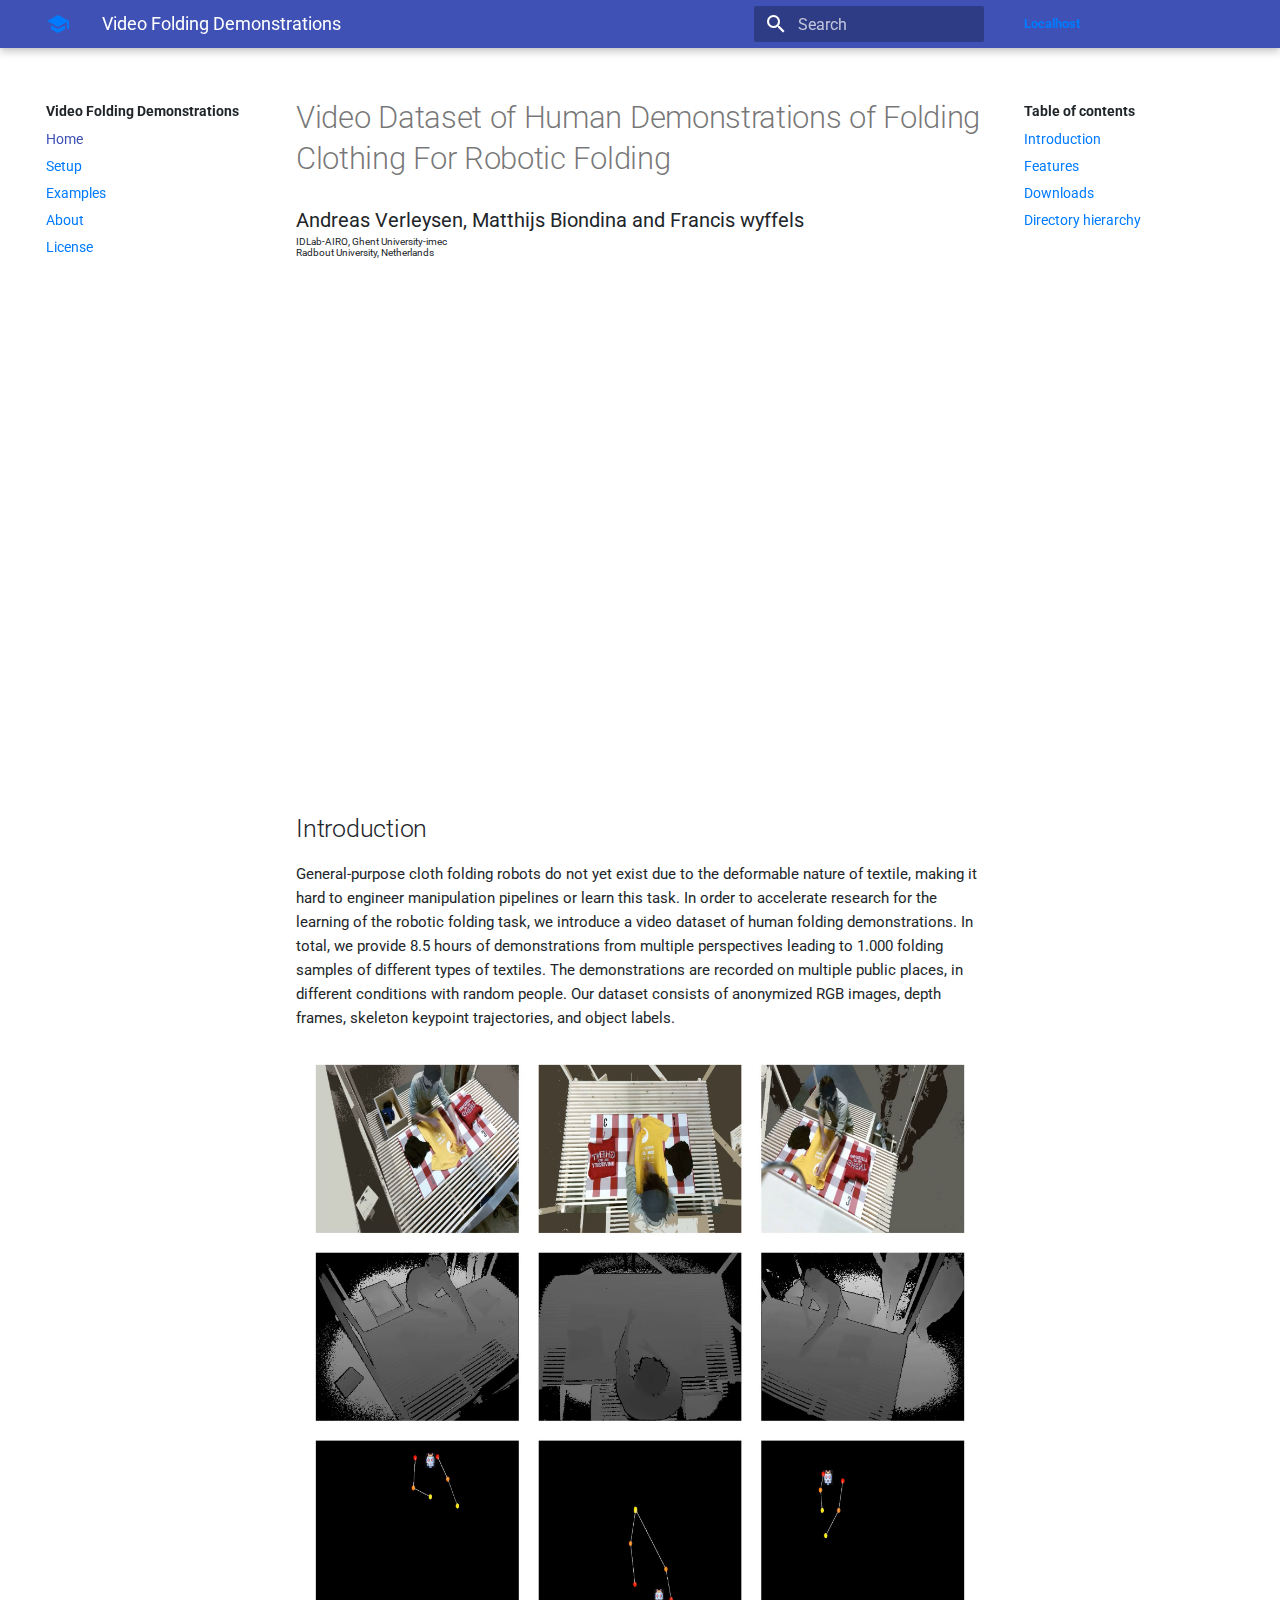
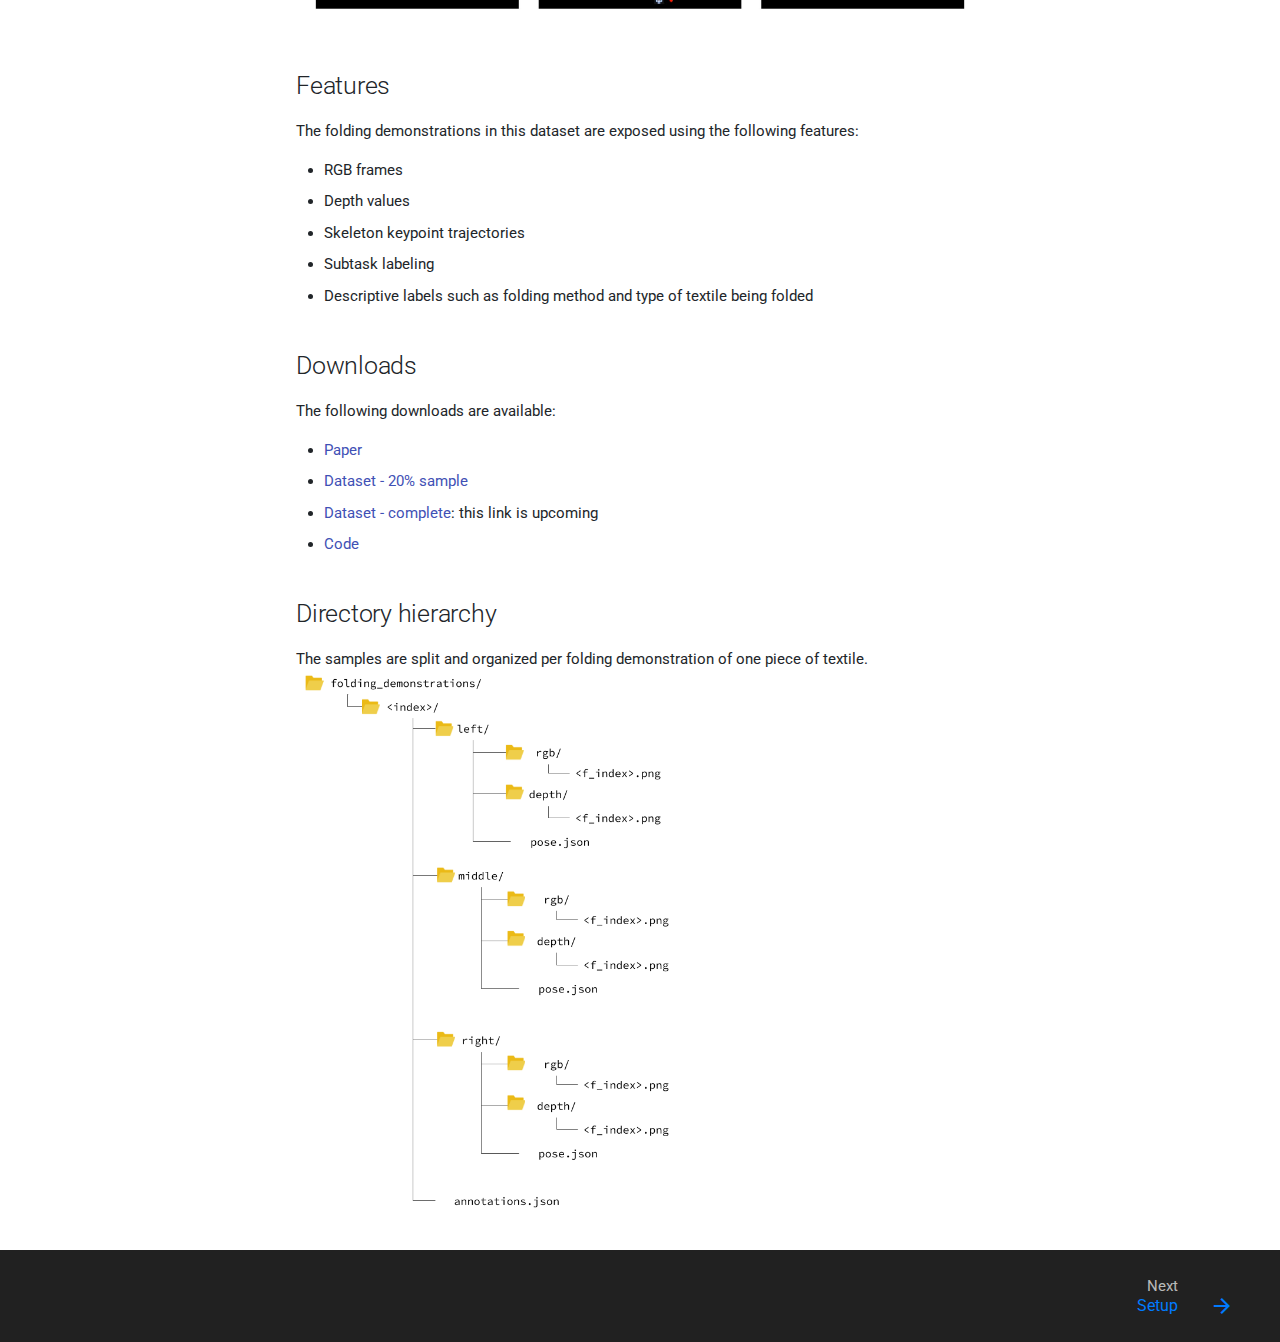
==== index.html @ 01b6b03e "Deployed c2532ff with MkDocs version: 1.0.4" ====
<!doctype html>
<html lang="en" class="no-js">
  <head>
    
      <meta charset="utf-8">
      <meta name="viewport" content="width=device-width,initial-scale=1">
      <meta http-equiv="x-ua-compatible" content="ie=edge">
      
      
      
      
        <meta name="lang:clipboard.copy" content="Copy to clipboard">
      
        <meta name="lang:clipboard.copied" content="Copied to clipboard">
      
        <meta name="lang:search.language" content="en">
      
        <meta name="lang:search.pipeline.stopwords" content="True">
      
        <meta name="lang:search.pipeline.trimmer" content="True">
      
        <meta name="lang:search.result.none" content="No matching documents">
      
        <meta name="lang:search.result.one" content="1 matching document">
      
        <meta name="lang:search.result.other" content="# matching documents">
      
        <meta name="lang:search.tokenizer" content="[\s\-]+">
      
      <link rel="shortcut icon" href="assets/images/favicon.png">
      <meta name="generator" content="mkdocs-1.0.4, mkdocs-material-4.4.2">
    
    
      
        <title>Video Folding Demonstrations</title>
      
    
    
      <link rel="stylesheet" href="assets/stylesheets/application.30686662.css">
      
        <link rel="stylesheet" href="assets/stylesheets/application-palette.a8b3c06d.css">
      
      
        
        
        <meta name="theme-color" content="">
      
    
    
      <script src="assets/javascripts/modernizr.74668098.js"></script>
    
    
      
        <link href="https://fonts.gstatic.com" rel="preconnect" crossorigin>
        <link rel="stylesheet" href="https://fonts.googleapis.com/css?family=Roboto:300,400,400i,700|Roboto+Mono&display=fallback">
        <style>body,input{font-family:"Roboto","Helvetica Neue",Helvetica,Arial,sans-serif}code,kbd,pre{font-family:"Roboto Mono","Courier New",Courier,monospace}</style>
      
    
    <link rel="stylesheet" href="assets/fonts/material-icons.css">
    
    
      <link rel="stylesheet" href="stylesheets/extra.css">
    
      <link rel="stylesheet" href="stylesheets/bootstrap.css">
    
    
      
    
    
  </head>
  
    
    
    <body dir="ltr" data-md-color-primary="#1e64c8" data-md-color-accent="#ffd200">
  
    <svg class="md-svg">
      <defs>
        
        
      </defs>
    </svg>
    <input class="md-toggle" data-md-toggle="drawer" type="checkbox" id="__drawer" autocomplete="off">
    <input class="md-toggle" data-md-toggle="search" type="checkbox" id="__search" autocomplete="off">
    <label class="md-overlay" data-md-component="overlay" for="__drawer"></label>
    
      <a href="#video-dataset-of-human-demonstrations-of-folding-clothing-for-robotic-folding" tabindex="1" class="md-skip">
        Skip to content
      </a>
    
    
      <header class="md-header" data-md-component="header">
  <nav class="md-header-nav md-grid">
    <div class="md-flex">
      <div class="md-flex__cell md-flex__cell--shrink">
        <a href="." title="Video Folding Demonstrations" class="md-header-nav__button md-logo">
          
            <i class="md-icon"></i>
          
        </a>
      </div>
      <div class="md-flex__cell md-flex__cell--shrink">
        <label class="md-icon md-icon--menu md-header-nav__button" for="__drawer"></label>
      </div>
      <div class="md-flex__cell md-flex__cell--stretch">
        <div class="md-flex__ellipsis md-header-nav__title" data-md-component="title">
          
            <span class="md-header-nav__topic">
              Video Folding Demonstrations
            </span>
            <span class="md-header-nav__topic">
              
                Home
              
            </span>
          
        </div>
      </div>
      <div class="md-flex__cell md-flex__cell--shrink">
        
          <label class="md-icon md-icon--search md-header-nav__button" for="__search"></label>
          
<div class="md-search" data-md-component="search" role="dialog">
  <label class="md-search__overlay" for="__search"></label>
  <div class="md-search__inner" role="search">
    <form class="md-search__form" name="search">
      <input type="text" class="md-search__input" name="query" placeholder="Search" autocapitalize="off" autocorrect="off" autocomplete="off" spellcheck="false" data-md-component="query" data-md-state="active">
      <label class="md-icon md-search__icon" for="__search"></label>
      <button type="reset" class="md-icon md-search__icon" data-md-component="reset" tabindex="-1">
        &#xE5CD;
      </button>
    </form>
    <div class="md-search__output">
      <div class="md-search__scrollwrap" data-md-scrollfix>
        <div class="md-search-result" data-md-component="result">
          <div class="md-search-result__meta">
            Type to start searching
          </div>
          <ol class="md-search-result__list"></ol>
        </div>
      </div>
    </div>
  </div>
</div>
        
      </div>
      
        <div class="md-flex__cell md-flex__cell--shrink">
          <div class="md-header-nav__source">
            


  

<a href="https://localhost" title="Go to repository" class="md-source" data-md-source="">
  
  <div class="md-source__repository">
    Localhost
  </div>
</a>
          </div>
        </div>
      
    </div>
  </nav>
</header>
    
    <div class="md-container">
      
        
      
      
      <main class="md-main" role="main">
        <div class="md-main__inner md-grid" data-md-component="container">
          
            
              <div class="md-sidebar md-sidebar--primary" data-md-component="navigation">
                <div class="md-sidebar__scrollwrap">
                  <div class="md-sidebar__inner">
                    <nav class="md-nav md-nav--primary" data-md-level="0">
  <label class="md-nav__title md-nav__title--site" for="__drawer">
    <a href="." title="Video Folding Demonstrations" class="md-nav__button md-logo">
      
        <i class="md-icon"></i>
      
    </a>
    Video Folding Demonstrations
  </label>
  
    <div class="md-nav__source">
      


  

<a href="https://localhost" title="Go to repository" class="md-source" data-md-source="">
  
  <div class="md-source__repository">
    Localhost
  </div>
</a>
    </div>
  
  <ul class="md-nav__list" data-md-scrollfix>
    
      
      
      

  


  <li class="md-nav__item md-nav__item--active">
    
    <input class="md-toggle md-nav__toggle" data-md-toggle="toc" type="checkbox" id="__toc">
    
      
    
    
      <label class="md-nav__link md-nav__link--active" for="__toc">
        Home
      </label>
    
    <a href="." title="Home" class="md-nav__link md-nav__link--active">
      Home
    </a>
    
      
<nav class="md-nav md-nav--secondary">
  
  
    
  
  
    <label class="md-nav__title" for="__toc">Table of contents</label>
    <ul class="md-nav__list" data-md-scrollfix>
      
        <li class="md-nav__item">
  <a href="#introduction" class="md-nav__link">
    Introduction
  </a>
  
</li>
      
        <li class="md-nav__item">
  <a href="#features" class="md-nav__link">
    Features
  </a>
  
</li>
      
        <li class="md-nav__item">
  <a href="#downloads" class="md-nav__link">
    Downloads
  </a>
  
</li>
      
        <li class="md-nav__item">
  <a href="#directory-hierarchy" class="md-nav__link">
    Directory hierarchy
  </a>
  
</li>
      
      
      
      
      
    </ul>
  
</nav>
    
  </li>

    
      
      
      


  <li class="md-nav__item">
    <a href="setup/" title="Setup" class="md-nav__link">
      Setup
    </a>
  </li>

    
      
      
      


  <li class="md-nav__item">
    <a href="examples/" title="Examples" class="md-nav__link">
      Examples
    </a>
  </li>

    
      
      
      


  <li class="md-nav__item">
    <a href="about/" title="About" class="md-nav__link">
      About
    </a>
  </li>

    
      
      
      


  <li class="md-nav__item">
    <a href="license/" title="License" class="md-nav__link">
      License
    </a>
  </li>

    
  </ul>
</nav>
                  </div>
                </div>
              </div>
            
            
              <div class="md-sidebar md-sidebar--secondary" data-md-component="toc">
                <div class="md-sidebar__scrollwrap">
                  <div class="md-sidebar__inner">
                    
<nav class="md-nav md-nav--secondary">
  
  
    
  
  
    <label class="md-nav__title" for="__toc">Table of contents</label>
    <ul class="md-nav__list" data-md-scrollfix>
      
        <li class="md-nav__item">
  <a href="#introduction" class="md-nav__link">
    Introduction
  </a>
  
</li>
      
        <li class="md-nav__item">
  <a href="#features" class="md-nav__link">
    Features
  </a>
  
</li>
      
        <li class="md-nav__item">
  <a href="#downloads" class="md-nav__link">
    Downloads
  </a>
  
</li>
      
        <li class="md-nav__item">
  <a href="#directory-hierarchy" class="md-nav__link">
    Directory hierarchy
  </a>
  
</li>
      
      
      
      
      
    </ul>
  
</nav>
                  </div>
                </div>
              </div>
            
          
          <div class="md-content">
            <article class="md-content__inner md-typeset">
              
                
                
                <h1 id="video-dataset-of-human-demonstrations-of-folding-clothing-for-robotic-folding">Video Dataset of Human Demonstrations of Folding Clothing For Robotic Folding</h1>
<p style="font-size:20px;line-height:2.0px;">Andreas Verleysen, Matthijs Biondina and Francis wyffels</p>
<p style="font-size:10px;line-height:1.6px;">IDLab-AIRO, Ghent University-imec </p>
<p style="font-size:10px;line-height:0.8px;">Radbout University, Netherlands</p>
<iframe width="785" height="500" src="https://www.youtube.com/embed/cvXWJV1rsok" frameborder="0" allow="accelerometer; autoplay; encrypted-media; gyroscope; picture-in-picture" allowfullscreen></iframe>

<h2 id="introduction">Introduction</h2>
<p>General-purpose cloth folding robots do not yet exist due to the deformable nature of textile,
making it hard to engineer manipulation pipelines or learn this task.
In order to accelerate research for the learning of the robotic folding task, 
we introduce a video dataset of human folding demonstrations.
In total, we provide 8.5 hours of demonstrations from multiple perspectives leading to 1.000 folding samples 
of different types of textiles. The demonstrations are recorded on multiple public places, 
in different conditions with random people. Our dataset consists of anonymized RGB images, 
depth frames, skeleton keypoint trajectories, and object labels.</p>
<p><img alt="alt text" src="res/3x3-sample.png" title="Example output of the dataset" /></p>
<h2 id="features">Features</h2>
<p>The folding demonstrations in this dataset are exposed using the following features:</p>
<ul>
<li>RGB frames </li>
<li>Depth values</li>
<li>Skeleton keypoint trajectories</li>
<li>Subtask labeling</li>
<li>Descriptive labels such as folding method and type of textile being folded  </li>
</ul>
<h2 id="downloads">Downloads</h2>
<p>The following downloads are available:</p>
<ul>
<li><a href=":TODO">Paper</a></li>
<li><a href="https://cloud.ilabt.imec.be/index.php/s/Grgwri7fa6iM4f6">Dataset - 20% sample</a></li>
<li><a href="">Dataset - complete</a>: this link is upcoming </li>
<li><a href="https://github.com/adverley/folding-demonstrations">Code</a></li>
</ul>
<h2 id="directory-hierarchy">Directory hierarchy</h2>
<p>The samples are split and organized per folding demonstration of one piece of textile. 
 <img alt="alt text" src="res/folder_structure_with_icons.png" style="max-width: 60%;" title="Folding hierarchy organization" /></p>
                
                  
                
              
              
                


              
            </article>
          </div>
        </div>
      </main>
      
        

<!-- Application footer -->
<footer class="md-footer">

  <!-- Link to previous and/or next page -->
  
    <div class="md-footer-nav">
      <nav class="md-footer-nav__inner md-grid">

        <!-- Link to previous page -->
        

        <!-- Link to next page -->
        
          <a href="setup/"
              title="Setup"
              class="md-flex md-footer-nav__link md-footer-nav__link--next"
              rel="next">
            <div class="md-flex__cell md-flex__cell--stretch
                  md-footer-nav__title">
              <span class="md-flex__ellipsis">
                <span class="md-footer-nav__direction">
                  Next
                </span>
                Setup
              </span>
            </div>
            <div class="md-flex__cell md-flex__cell--shrink">
              <i class="md-icon md-icon--arrow-forward
                    md-footer-nav__button"></i>
            </div>
          </a>
        
      </nav>
    </div>
  

  <!-- Further information -->
  
</footer>
      
    </div>
    
      <script src="assets/javascripts/application.c648116f.js"></script>
      
      <script>app.initialize({version:"1.0.4",url:{base:"."}})</script>
      
    
  </body>
</html>
---- assets/stylesheets/application.30686662.css ----
html{box-sizing:border-box}*,:after,:before{box-sizing:inherit}html{-webkit-text-size-adjust:none;-moz-text-size-adjust:none;-ms-text-size-adjust:none;text-size-adjust:none}body{margin:0}hr{overflow:visible;box-sizing:content-box}a{-webkit-text-decoration-skip:objects}a,button,input,label{-webkit-tap-highlight-color:transparent}a{color:inherit;text-decoration:none}small,sub,sup{font-size:80%}sub,sup{position:relative;line-height:0;vertical-align:baseline}sub{bottom:-.25em}sup{top:-.5em}img{border-style:none}table{border-collapse:separate;border-spacing:0}td,th{font-weight:400;vertical-align:top}button{margin:0;padding:0;border:0;outline-style:none;background:transparent;font-size:inherit}input{border:0;outline:0}.md-clipboard:before,.md-icon,.md-nav__button,.md-nav__link:after,.md-nav__title:before,.md-search-result__article--document:before,.md-source-file:before,.md-typeset .admonition>.admonition-title:before,.md-typeset .admonition>summary:before,.md-typeset .critic.comment:before,.md-typeset .footnote-backref,.md-typeset .task-list-control .task-list-indicator:before,.md-typeset details>.admonition-title:before,.md-typeset details>summary:before,.md-typeset summary:after{font-family:Material Icons;font-style:normal;font-variant:normal;font-weight:400;line-height:1;text-transform:none;white-space:nowrap;speak:none;word-wrap:normal;direction:ltr}.md-content__icon,.md-footer-nav__button,.md-header-nav__button,.md-nav__button,.md-nav__title:before,.md-search-result__article--document:before{display:inline-block;margin:.2rem;padding:.4rem;font-size:1.2rem;cursor:pointer}.md-icon--arrow-back:before{content:""}.md-icon--arrow-forward:before{content:""}.md-icon--menu:before{content:""}.md-icon--search:before{content:""}[dir=rtl] .md-icon--arrow-back:before{content:""}[dir=rtl] .md-icon--arrow-forward:before{content:""}body{-webkit-font-smoothing:antialiased;-moz-osx-font-smoothing:grayscale}body,input{color:rgba(0,0,0,.87);-webkit-font-feature-settings:"kern","liga";font-feature-settings:"kern","liga";font-family:Helvetica Neue,Helvetica,Arial,sans-serif}code,kbd,pre{color:rgba(0,0,0,.87);-webkit-font-feature-settings:"kern";font-feature-settings:"kern";font-family:Courier New,Courier,monospace}.md-typeset{font-size:.8rem;line-height:1.6;-webkit-print-color-adjust:exact}.md-typeset blockquote,.md-typeset ol,.md-typeset p,.md-typeset ul{margin:1em 0}.md-typeset h1{margin:0 0 2rem;color:rgba(0,0,0,.54);font-size:1.5625rem;line-height:1.3}.md-typeset h1,.md-typeset h2{font-weight:300;letter-spacing:-.01em}.md-typeset h2{margin:2rem 0 .8rem;font-size:1.25rem;line-height:1.4}.md-typeset h3{margin:1.6rem 0 .8rem;font-size:1rem;font-weight:400;letter-spacing:-.01em;line-height:1.5}.md-typeset h2+h3{margin-top:.8rem}.md-typeset h4{font-size:.8rem}.md-typeset h4,.md-typeset h5,.md-typeset h6{margin:.8rem 0;font-weight:700;letter-spacing:-.01em}.md-typeset h5,.md-typeset h6{color:rgba(0,0,0,.54);font-size:.64rem}.md-typeset h5{text-transform:uppercase}.md-typeset hr{margin:1.5em 0;border-bottom:.05rem dotted rgba(0,0,0,.26)}.md-typeset a{color:#3f51b5;word-break:break-word}.md-typeset a,.md-typeset a:before{-webkit-transition:color .125s;transition:color .125s}.md-typeset a:active,.md-typeset a:hover{color:#536dfe}.md-typeset code,.md-typeset pre{background-color:hsla(0,0%,92.5%,.5);color:#37474f;font-size:85%;direction:ltr}.md-typeset code{margin:0 .29412em;padding:.07353em 0;border-radius:.1rem;box-shadow:.29412em 0 0 hsla(0,0%,92.5%,.5),-.29412em 0 0 hsla(0,0%,92.5%,.5);word-break:break-word;-webkit-box-decoration-break:clone;box-decoration-break:clone}.md-typeset h1 code,.md-typeset h2 code,.md-typeset h3 code,.md-typeset h4 code,.md-typeset h5 code,.md-typeset h6 code{margin:0;background-color:transparent;box-shadow:none}.md-typeset a>code{margin:inherit;padding:inherit;border-radius:initial;background-color:inherit;color:inherit;box-shadow:none}.md-typeset pre{position:relative;margin:1em 0;border-radius:.1rem;line-height:1.4;-webkit-overflow-scrolling:touch}.md-typeset pre>code{display:block;margin:0;padding:.525rem .6rem;background-color:transparent;font-size:inherit;box-shadow:none;-webkit-box-decoration-break:slice;box-decoration-break:slice;overflow:auto}.md-typeset pre>code::-webkit-scrollbar{width:.2rem;height:.2rem}.md-typeset pre>code::-webkit-scrollbar-thumb{background-color:rgba(0,0,0,.26)}.md-typeset pre>code::-webkit-scrollbar-thumb:hover{background-color:#536dfe}.md-typeset kbd{padding:0 .29412em;border-radius:.15rem;border:.05rem solid #c9c9c9;border-bottom-color:#bcbcbc;background-color:#fcfcfc;color:#555;font-size:85%;box-shadow:0 .05rem 0 #b0b0b0;word-break:break-word}.md-typeset mark{margin:0 .25em;padding:.0625em 0;border-radius:.1rem;background-color:rgba(255,235,59,.5);box-shadow:.25em 0 0 rgba(255,235,59,.5),-.25em 0 0 rgba(255,235,59,.5);word-break:break-word;-webkit-box-decoration-break:clone;box-decoration-break:clone}.md-typeset abbr{border-bottom:.05rem dotted rgba(0,0,0,.54);text-decoration:none;cursor:help}.md-typeset small{opacity:.75}.md-typeset sub,.md-typeset sup{margin-left:.07812em}[dir=rtl] .md-typeset sub,[dir=rtl] .md-typeset sup{margin-right:.07812em;margin-left:0}.md-typeset blockquote{padding-left:.6rem;border-left:.2rem solid rgba(0,0,0,.26);color:rgba(0,0,0,.54)}[dir=rtl] .md-typeset blockquote{padding-right:.6rem;padding-left:0;border-right:.2rem solid rgba(0,0,0,.26);border-left:initial}.md-typeset ul{list-style-type:disc}.md-typeset ol,.md-typeset ul{margin-left:.625em;padding:0}[dir=rtl] .md-typeset ol,[dir=rtl] .md-typeset ul{margin-right:.625em;margin-left:0}.md-typeset ol ol,.md-typeset ul ol{list-style-type:lower-alpha}.md-typeset ol ol ol,.md-typeset ul ol ol{list-style-type:lower-roman}.md-typeset ol li,.md-typeset ul li{margin-bottom:.5em;margin-left:1.25em}[dir=rtl] .md-typeset ol li,[dir=rtl] .md-typeset ul li{margin-right:1.25em;margin-left:0}.md-typeset ol li blockquote,.md-typeset ol li p,.md-typeset ul li blockquote,.md-typeset ul li p{margin:.5em 0}.md-typeset ol li:last-child,.md-typeset ul li:last-child{margin-bottom:0}.md-typeset ol li ol,.md-typeset ol li ul,.md-typeset ul li ol,.md-typeset ul li ul{margin:.5em 0 .5em .625em}[dir=rtl] .md-typeset ol li ol,[dir=rtl] .md-typeset ol li ul,[dir=rtl] .md-typeset ul li ol,[dir=rtl] .md-typeset ul li ul{margin-right:.625em;margin-left:0}.md-typeset dd{margin:1em 0 1em 1.875em}[dir=rtl] .md-typeset dd{margin-right:1.875em;margin-left:0}.md-typeset iframe,.md-typeset img,.md-typeset svg{max-width:100%}.md-typeset table:not([class]){box-shadow:0 2px 2px 0 rgba(0,0,0,.14),0 1px 5px 0 rgba(0,0,0,.12),0 3px 1px -2px rgba(0,0,0,.2);display:inline-block;max-width:100%;border-radius:.1rem;font-size:.64rem;overflow:auto;-webkit-overflow-scrolling:touch}.md-typeset table:not([class])+*{margin-top:1.5em}.md-typeset table:not([class]) td:not([align]),.md-typeset table:not([class]) th:not([align]){text-align:left}[dir=rtl] .md-typeset table:not([class]) td:not([align]),[dir=rtl] .md-typeset table:not([class]) th:not([align]){text-align:right}.md-typeset table:not([class]) th{min-width:5rem;padding:.6rem .8rem;background-color:rgba(0,0,0,.54);color:#fff;vertical-align:top}.md-typeset table:not([class]) td{padding:.6rem .8rem;border-top:.05rem solid rgba(0,0,0,.07);vertical-align:top}.md-typeset table:not([class]) tr{-webkit-transition:background-color .125s;transition:background-color .125s}.md-typeset table:not([class]) tr:hover{background-color:rgba(0,0,0,.035);box-shadow:inset 0 .05rem 0 #fff}.md-typeset table:not([class]) tr:first-child td{border-top:0}.md-typeset table:not([class]) a{word-break:normal}.md-typeset__scrollwrap{margin:1em -.8rem;overflow-x:auto;-webkit-overflow-scrolling:touch}.md-typeset .md-typeset__table{display:inline-block;margin-bottom:.5em;padding:0 .8rem}.md-typeset .md-typeset__table table{display:table;width:100%;margin:0;overflow:hidden}html{font-size:125%;overflow-x:hidden}body,html{height:100%}body{position:relative;font-size:.5rem}hr{display:block;height:.05rem;padding:0;border:0}.md-svg{display:none}.md-grid{max-width:61rem;margin-right:auto;margin-left:auto}.md-container,.md-main{overflow:auto}.md-container{display:table;width:100%;height:100%;padding-top:2.4rem;table-layout:fixed}.md-main{display:table-row;height:100%}.md-main__inner{height:100%;padding-top:1.5rem;padding-bottom:.05rem}.md-toggle{display:none}.md-overlay{position:fixed;top:0;width:0;height:0;-webkit-transition:width 0s .25s,height 0s .25s,opacity .25s;transition:width 0s .25s,height 0s .25s,opacity .25s;background-color:rgba(0,0,0,.54);opacity:0;z-index:3}.md-flex{display:table}.md-flex__cell{display:table-cell;position:relative;vertical-align:top}.md-flex__cell--shrink{width:0}.md-flex__cell--stretch{display:table;width:100%;table-layout:fixed}.md-flex__ellipsis{display:table-cell;text-overflow:ellipsis;white-space:nowrap;overflow:hidden}.md-skip{position:fixed;width:.05rem;height:.05rem;margin:.5rem;padding:.3rem .5rem;-webkit-transform:translateY(.4rem);transform:translateY(.4rem);border-radius:.1rem;background-color:rgba(0,0,0,.87);color:#fff;font-size:.64rem;opacity:0;overflow:hidden}.md-skip:focus{width:auto;height:auto;clip:auto;-webkit-transform:translateX(0);transform:translateX(0);-webkit-transition:opacity .175s 75ms,-webkit-transform .25s cubic-bezier(.4,0,.2,1);transition:opacity .175s 75ms,-webkit-transform .25s cubic-bezier(.4,0,.2,1);transition:transform .25s cubic-bezier(.4,0,.2,1),opacity .175s 75ms;transition:transform .25s cubic-bezier(.4,0,.2,1),opacity .175s 75ms,-webkit-transform .25s cubic-bezier(.4,0,.2,1);opacity:1;z-index:10}@page{margin:25mm}.md-clipboard{position:absolute;top:.3rem;right:.3rem;width:1.4rem;height:1.4rem;border-radius:.1rem;font-size:.8rem;cursor:pointer;z-index:1;-webkit-backface-visibility:hidden;backface-visibility:hidden}.md-clipboard:before{-webkit-transition:color .25s,opacity .25s;transition:color .25s,opacity .25s;color:rgba(0,0,0,.07);content:"\E14D"}.codehilite:hover .md-clipboard:before,.md-typeset .highlight:hover .md-clipboard:before,pre:hover .md-clipboard:before{color:rgba(0,0,0,.54)}.md-clipboard:focus:before,.md-clipboard:hover:before{color:#536dfe}.md-clipboard__message{display:block;position:absolute;top:0;right:1.7rem;padding:.3rem .5rem;-webkit-transform:translateX(.4rem);transform:translateX(.4rem);-webkit-transition:opacity .175s,-webkit-transform .25s cubic-bezier(.9,.1,.9,0);transition:opacity .175s,-webkit-transform .25s cubic-bezier(.9,.1,.9,0);transition:transform .25s cubic-bezier(.9,.1,.9,0),opacity .175s;transition:transform .25s cubic-bezier(.9,.1,.9,0),opacity .175s,-webkit-transform .25s cubic-bezier(.9,.1,.9,0);border-radius:.1rem;background-color:rgba(0,0,0,.54);color:#fff;font-size:.64rem;white-space:nowrap;opacity:0;pointer-events:none}.md-clipboard__message--active{-webkit-transform:translateX(0);transform:translateX(0);-webkit-transition:opacity .175s 75ms,-webkit-transform .25s cubic-bezier(.4,0,.2,1);transition:opacity .175s 75ms,-webkit-transform .25s cubic-bezier(.4,0,.2,1);transition:transform .25s cubic-bezier(.4,0,.2,1),opacity .175s 75ms;transition:transform .25s cubic-bezier(.4,0,.2,1),opacity .175s 75ms,-webkit-transform .25s cubic-bezier(.4,0,.2,1);opacity:1;pointer-events:auto}.md-clipboard__message:before{content:attr(aria-label)}.md-clipboard__message:after{display:block;position:absolute;top:50%;right:-.2rem;width:0;margin-top:-.2rem;border-color:transparent rgba(0,0,0,.54);border-style:solid;border-width:.2rem 0 .2rem .2rem;content:""}.md-content__inner{margin:0 .8rem 1.2rem;padding-top:.6rem}.md-content__inner:before{display:block;height:.4rem;content:""}.md-content__inner>:last-child{margin-bottom:0}.md-content__icon{position:relative;margin:.4rem 0;padding:0;float:right}.md-typeset .md-content__icon{color:rgba(0,0,0,.26)}.md-header{position:fixed;top:0;right:0;left:0;height:2.4rem;-webkit-transition:background-color .25s,color .25s;transition:background-color .25s,color .25s;background-color:#3f51b5;color:#fff;box-shadow:none;z-index:2;-webkit-backface-visibility:hidden;backface-visibility:hidden}.no-js .md-header{-webkit-transition:none;transition:none;box-shadow:none}.md-header[data-md-state=shadow]{-webkit-transition:background-color .25s,color .25s,box-shadow .25s;transition:background-color .25s,color .25s,box-shadow .25s;box-shadow:0 0 .2rem rgba(0,0,0,.1),0 .2rem .4rem rgba(0,0,0,.2)}.md-header-nav{padding:0 .2rem}.md-header-nav__button{position:relative;-webkit-transition:opacity .25s;transition:opacity .25s;z-index:1}.md-header-nav__button:hover{opacity:.7}.md-header-nav__button.md-logo *{display:block}.no-js .md-header-nav__button.md-icon--search{display:none}.md-header-nav__topic{display:block;position:absolute;-webkit-transition:opacity .15s,-webkit-transform .4s cubic-bezier(.1,.7,.1,1);transition:opacity .15s,-webkit-transform .4s cubic-bezier(.1,.7,.1,1);transition:transform .4s cubic-bezier(.1,.7,.1,1),opacity .15s;transition:transform .4s cubic-bezier(.1,.7,.1,1),opacity .15s,-webkit-transform .4s cubic-bezier(.1,.7,.1,1);text-overflow:ellipsis;white-space:nowrap;overflow:hidden}.md-header-nav__topic+.md-header-nav__topic{-webkit-transform:translateX(1.25rem);transform:translateX(1.25rem);-webkit-transition:opacity .15s,-webkit-transform .4s cubic-bezier(1,.7,.1,.1);transition:opacity .15s,-webkit-transform .4s cubic-bezier(1,.7,.1,.1);transition:transform .4s cubic-bezier(1,.7,.1,.1),opacity .15s;transition:transform .4s cubic-bezier(1,.7,.1,.1),opacity .15s,-webkit-transform .4s cubic-bezier(1,.7,.1,.1);opacity:0;z-index:-1;pointer-events:none}[dir=rtl] .md-header-nav__topic+.md-header-nav__topic{-webkit-transform:translateX(-1.25rem);transform:translateX(-1.25rem)}.no-js .md-header-nav__topic{position:static}.no-js .md-header-nav__topic+.md-header-nav__topic{display:none}.md-header-nav__title{padding:0 1rem;font-size:.9rem;line-height:2.4rem}.md-header-nav__title[data-md-state=active] .md-header-nav__topic{-webkit-transform:translateX(-1.25rem);transform:translateX(-1.25rem);-webkit-transition:opacity .15s,-webkit-transform .4s cubic-bezier(1,.7,.1,.1);transition:opacity .15s,-webkit-transform .4s cubic-bezier(1,.7,.1,.1);transition:transform .4s cubic-bezier(1,.7,.1,.1),opacity .15s;transition:transform .4s cubic-bezier(1,.7,.1,.1),opacity .15s,-webkit-transform .4s cubic-bezier(1,.7,.1,.1);opacity:0;z-index:-1;pointer-events:none}[dir=rtl] .md-header-nav__title[data-md-state=active] .md-header-nav__topic{-webkit-transform:translateX(1.25rem);transform:translateX(1.25rem)}.md-header-nav__title[data-md-state=active] .md-header-nav__topic+.md-header-nav__topic{-webkit-transform:translateX(0);transform:translateX(0);-webkit-transition:opacity .15s,-webkit-transform .4s cubic-bezier(.1,.7,.1,1);transition:opacity .15s,-webkit-transform .4s cubic-bezier(.1,.7,.1,1);transition:transform .4s cubic-bezier(.1,.7,.1,1),opacity .15s;transition:transform .4s cubic-bezier(.1,.7,.1,1),opacity .15s,-webkit-transform .4s cubic-bezier(.1,.7,.1,1);opacity:1;z-index:0;pointer-events:auto}.md-header-nav__source{display:none}.md-hero{-webkit-transition:background .25s;transition:background .25s;background-color:#3f51b5;color:#fff;font-size:1rem;overflow:hidden}.md-hero__inner{margin-top:1rem;padding:.8rem .8rem .4rem;-webkit-transition:opacity .25s,-webkit-transform .4s cubic-bezier(.1,.7,.1,1);transition:opacity .25s,-webkit-transform .4s cubic-bezier(.1,.7,.1,1);transition:transform .4s cubic-bezier(.1,.7,.1,1),opacity .25s;transition:transform .4s cubic-bezier(.1,.7,.1,1),opacity .25s,-webkit-transform .4s cubic-bezier(.1,.7,.1,1);-webkit-transition-delay:.1s;transition-delay:.1s}[data-md-state=hidden] .md-hero__inner{pointer-events:none;-webkit-transform:translateY(.625rem);transform:translateY(.625rem);-webkit-transition:opacity .1s 0s,-webkit-transform 0s .4s;transition:opacity .1s 0s,-webkit-transform 0s .4s;transition:transform 0s .4s,opacity .1s 0s;transition:transform 0s .4s,opacity .1s 0s,-webkit-transform 0s .4s;opacity:0}.md-hero--expand .md-hero__inner{margin-bottom:1.2rem}.md-footer-nav{background-color:rgba(0,0,0,.87);color:#fff}.md-footer-nav__inner{padding:.2rem;overflow:auto}.md-footer-nav__link{padding-top:1.4rem;padding-bottom:.4rem;-webkit-transition:opacity .25s;transition:opacity .25s}.md-footer-nav__link:hover{opacity:.7}.md-footer-nav__link--prev{width:25%;float:left}[dir=rtl] .md-footer-nav__link--prev{float:right}.md-footer-nav__link--next{width:75%;float:right;text-align:right}[dir=rtl] .md-footer-nav__link--next{float:left;text-align:left}.md-footer-nav__button{-webkit-transition:background .25s;transition:background .25s}.md-footer-nav__title{position:relative;padding:0 1rem;font-size:.9rem;line-height:2.4rem}.md-footer-nav__direction{position:absolute;right:0;left:0;margin-top:-1rem;padding:0 1rem;color:hsla(0,0%,100%,.7);font-size:.75rem}.md-footer-meta{background-color:rgba(0,0,0,.895)}.md-footer-meta__inner{padding:.2rem;overflow:auto}html .md-footer-meta.md-typeset a{color:hsla(0,0%,100%,.7)}html .md-footer-meta.md-typeset a:focus,html .md-footer-meta.md-typeset a:hover{color:#fff}.md-footer-copyright{margin:0 .6rem;padding:.4rem 0;color:hsla(0,0%,100%,.3);font-size:.64rem}.md-footer-copyright__highlight{color:hsla(0,0%,100%,.7)}.md-footer-social{margin:0 .4rem;padding:.2rem 0 .6rem}.md-footer-social__link{display:inline-block;width:1.6rem;height:1.6rem;font-size:.8rem;text-align:center}.md-footer-social__link:before{line-height:1.9}.md-nav{font-size:.7rem;line-height:1.3}.md-nav__title{display:block;padding:0 .6rem;font-weight:700;text-overflow:ellipsis;overflow:hidden}.md-nav__title:before{display:none;content:"\E5C4"}[dir=rtl] .md-nav__title:before{content:"\E5C8"}.md-nav__title .md-nav__button{display:none}.md-nav__list{margin:0;padding:0;list-style:none}.md-nav__item{padding:0 .6rem}.md-nav__item:last-child{padding-bottom:.6rem}.md-nav__item .md-nav__item{padding-right:0}[dir=rtl] .md-nav__item .md-nav__item{padding-right:.6rem;padding-left:0}.md-nav__item .md-nav__item:last-child{padding-bottom:0}.md-nav__button img{width:100%;height:auto}.md-nav__link{display:block;margin-top:.625em;-webkit-transition:color .125s;transition:color .125s;text-overflow:ellipsis;cursor:pointer;overflow:hidden}.md-nav__item--nested>.md-nav__link:after{content:"\E313"}html .md-nav__link[for=__toc],html .md-nav__link[for=__toc]+.md-nav__link:after,html .md-nav__link[for=__toc]~.md-nav{display:none}.md-nav__link[data-md-state=blur]{color:rgba(0,0,0,.54)}.md-nav__link--active,.md-nav__link:active{color:#3f51b5}.md-nav__item--nested>.md-nav__link{color:inherit}.md-nav__link:focus,.md-nav__link:hover{color:#536dfe}.md-nav__source,.no-js .md-search{display:none}.md-search__overlay{opacity:0;z-index:1}.md-search__form{position:relative}.md-search__input{position:relative;padding:0 2.2rem 0 3.6rem;text-overflow:ellipsis;z-index:2}[dir=rtl] .md-search__input{padding:0 3.6rem 0 2.2rem}.md-search__input::-webkit-input-placeholder{-webkit-transition:color .25s cubic-bezier(.1,.7,.1,1);transition:color .25s cubic-bezier(.1,.7,.1,1)}.md-search__input::-moz-placeholder{-webkit-transition:color .25s cubic-bezier(.1,.7,.1,1);transition:color .25s cubic-bezier(.1,.7,.1,1)}.md-search__input:-ms-input-placeholder{-webkit-transition:color .25s cubic-bezier(.1,.7,.1,1);transition:color .25s cubic-bezier(.1,.7,.1,1)}.md-search__input::-ms-input-placeholder{-webkit-transition:color .25s cubic-bezier(.1,.7,.1,1);transition:color .25s cubic-bezier(.1,.7,.1,1)}.md-search__input::placeholder{-webkit-transition:color .25s cubic-bezier(.1,.7,.1,1);transition:color .25s cubic-bezier(.1,.7,.1,1)}.md-search__input::-webkit-input-placeholder,.md-search__input~.md-search__icon{color:rgba(0,0,0,.54)}.md-search__input::-moz-placeholder,.md-search__input~.md-search__icon{color:rgba(0,0,0,.54)}.md-search__input:-ms-input-placeholder,.md-search__input~.md-search__icon{color:rgba(0,0,0,.54)}.md-search__input::-ms-input-placeholder,.md-search__input~.md-search__icon{color:rgba(0,0,0,.54)}.md-search__input::placeholder,.md-search__input~.md-search__icon{color:rgba(0,0,0,.54)}.md-search__input::-ms-clear{display:none}.md-search__icon{position:absolute;-webkit-transition:color .25s cubic-bezier(.1,.7,.1,1),opacity .25s;transition:color .25s cubic-bezier(.1,.7,.1,1),opacity .25s;font-size:1.2rem;cursor:pointer;z-index:2}.md-search__icon:hover{opacity:.7}.md-search__icon[for=__search]{top:.3rem;left:.5rem}[dir=rtl] .md-search__icon[for=__search]{right:.5rem;left:auto}.md-search__icon[for=__search]:before{content:"\E8B6"}.md-search__icon[type=reset]{top:.3rem;right:.5rem;-webkit-transform:scale(.125);transform:scale(.125);-webkit-transition:opacity .15s,-webkit-transform .15s cubic-bezier(.1,.7,.1,1);transition:opacity .15s,-webkit-transform .15s cubic-bezier(.1,.7,.1,1);transition:transform .15s cubic-bezier(.1,.7,.1,1),opacity .15s;transition:transform .15s cubic-bezier(.1,.7,.1,1),opacity .15s,-webkit-transform .15s cubic-bezier(.1,.7,.1,1);opacity:0}[dir=rtl] .md-search__icon[type=reset]{right:auto;left:.5rem}[data-md-toggle=search]:checked~.md-header .md-search__input:valid~.md-search__icon[type=reset]{-webkit-transform:scale(1);transform:scale(1);opacity:1}[data-md-toggle=search]:checked~.md-header .md-search__input:valid~.md-search__icon[type=reset]:hover{opacity:.7}.md-search__output{position:absolute;width:100%;border-radius:0 0 .1rem .1rem;overflow:hidden;z-index:1}.md-search__scrollwrap{height:100%;background-color:#fff;box-shadow:inset 0 .05rem 0 rgba(0,0,0,.07);overflow-y:auto;-webkit-overflow-scrolling:touch}.md-search-result{color:rgba(0,0,0,.87);word-break:break-word}.md-search-result__meta{padding:0 .8rem;background-color:rgba(0,0,0,.07);color:rgba(0,0,0,.54);font-size:.64rem;line-height:1.8rem}.md-search-result__list{margin:0;padding:0;border-top:.05rem solid rgba(0,0,0,.07);list-style:none}.md-search-result__item{box-shadow:0 -.05rem 0 rgba(0,0,0,.07)}.md-search-result__link{display:block;-webkit-transition:background .25s;transition:background .25s;outline:0;overflow:hidden}.md-search-result__link:hover,.md-search-result__link[data-md-state=active]{background-color:rgba(83,109,254,.1)}.md-search-result__link:hover .md-search-result__article:before,.md-search-result__link[data-md-state=active] .md-search-result__article:before{opacity:.7}.md-search-result__link:last-child .md-search-result__teaser{margin-bottom:.6rem}.md-search-result__article{position:relative;padding:0 .8rem;overflow:auto}.md-search-result__article--document:before{position:absolute;left:0;margin:.1rem;-webkit-transition:opacity .25s;transition:opacity .25s;color:rgba(0,0,0,.54);content:"\E880"}[dir=rtl] .md-search-result__article--document:before{right:0;left:auto}.md-search-result__article--document .md-search-result__title{margin:.55rem 0;font-size:.8rem;font-weight:400;line-height:1.4}.md-search-result__title{margin:.5em 0;font-size:.64rem;font-weight:700;line-height:1.4}.md-search-result__teaser{display:-webkit-box;max-height:1.65rem;margin:.5em 0;color:rgba(0,0,0,.54);font-size:.64rem;line-height:1.4;text-overflow:ellipsis;overflow:hidden;-webkit-box-orient:vertical;-webkit-line-clamp:2}.md-search-result em{font-style:normal;font-weight:700;text-decoration:underline}.md-sidebar{position:absolute;width:12.1rem;padding:1.2rem 0;overflow:hidden}.md-sidebar[data-md-state=lock]{position:fixed;top:2.4rem}.md-sidebar--secondary{display:none}.md-sidebar__scrollwrap{max-height:100%;margin:0 .2rem;overflow-y:auto;-webkit-backface-visibility:hidden;backface-visibility:hidden}.md-sidebar__scrollwrap::-webkit-scrollbar{width:.2rem;height:.2rem}.md-sidebar__scrollwrap::-webkit-scrollbar-thumb{background-color:rgba(0,0,0,.26)}.md-sidebar__scrollwrap::-webkit-scrollbar-thumb:hover{background-color:#536dfe}@-webkit-keyframes md-source__facts--done{0%{height:0}to{height:.65rem}}@keyframes md-source__facts--done{0%{height:0}to{height:.65rem}}@-webkit-keyframes md-source__fact--done{0%{-webkit-transform:translateY(100%);transform:translateY(100%);opacity:0}50%{opacity:0}to{-webkit-transform:translateY(0);transform:translateY(0);opacity:1}}@keyframes md-source__fact--done{0%{-webkit-transform:translateY(100%);transform:translateY(100%);opacity:0}50%{opacity:0}to{-webkit-transform:translateY(0);transform:translateY(0);opacity:1}}.md-source{display:block;padding-right:.6rem;-webkit-transition:opacity .25s;transition:opacity .25s;font-size:.65rem;line-height:1.2;white-space:nowrap}[dir=rtl] .md-source{padding-right:0;padding-left:.6rem}.md-source:hover{opacity:.7}.md-source:after,.md-source__icon{display:inline-block;height:2.4rem;content:"";vertical-align:middle}.md-source__icon{width:2.4rem}.md-source__icon svg{width:1.2rem;height:1.2rem;margin-top:.6rem;margin-left:.6rem}[dir=rtl] .md-source__icon svg{margin-right:.6rem;margin-left:0}.md-source__icon+.md-source__repository{margin-left:-2rem;padding-left:2rem}[dir=rtl] .md-source__icon+.md-source__repository{margin-right:-2rem;margin-left:0;padding-right:2rem;padding-left:0}.md-source__repository{display:inline-block;max-width:100%;margin-left:.6rem;font-weight:700;text-overflow:ellipsis;overflow:hidden;vertical-align:middle}.md-source__facts{margin:0;padding:0;font-size:.55rem;font-weight:700;list-style-type:none;opacity:.75;overflow:hidden}[data-md-state=done] .md-source__facts{-webkit-animation:md-source__facts--done .25s ease-in;animation:md-source__facts--done .25s ease-in}.md-source__fact{float:left}[dir=rtl] .md-source__fact{float:right}[data-md-state=done] .md-source__fact{-webkit-animation:md-source__fact--done .4s ease-out;animation:md-source__fact--done .4s ease-out}.md-source__fact:before{margin:0 .1rem;content:"\00B7"}.md-source__fact:first-child:before{display:none}.md-source-file{display:inline-block;margin:1em .5em 1em 0;padding-right:.25rem;border-radius:.1rem;background-color:rgba(0,0,0,.07);font-size:.64rem;list-style-type:none;cursor:pointer;overflow:hidden}.md-source-file:before{display:inline-block;margin-right:.25rem;padding:.25rem;background-color:rgba(0,0,0,.26);color:#fff;font-size:.8rem;content:"\E86F";vertical-align:middle}html .md-source-file{-webkit-transition:background .4s,color .4s,box-shadow .4s cubic-bezier(.4,0,.2,1);transition:background .4s,color .4s,box-shadow .4s cubic-bezier(.4,0,.2,1)}html .md-source-file:before{-webkit-transition:inherit;transition:inherit}html body .md-typeset .md-source-file{color:rgba(0,0,0,.54)}.md-source-file:hover{box-shadow:0 0 8px rgba(0,0,0,.18),0 8px 16px rgba(0,0,0,.36)}.md-source-file:hover:before{background-color:#536dfe}.md-tabs{width:100%;-webkit-transition:background .25s;transition:background .25s;background-color:#3f51b5;color:#fff;overflow:auto}.md-tabs__list{margin:0 0 0 .2rem;padding:0;list-style:none;white-space:nowrap}.md-tabs__item{display:inline-block;height:2.4rem;padding-right:.6rem;padding-left:.6rem}.md-tabs__link{display:block;margin-top:.8rem;-webkit-transition:opacity .25s,-webkit-transform .4s cubic-bezier(.1,.7,.1,1);transition:opacity .25s,-webkit-transform .4s cubic-bezier(.1,.7,.1,1);transition:transform .4s cubic-bezier(.1,.7,.1,1),opacity .25s;transition:transform .4s cubic-bezier(.1,.7,.1,1),opacity .25s,-webkit-transform .4s cubic-bezier(.1,.7,.1,1);font-size:.7rem;opacity:.7}.md-tabs__link--active,.md-tabs__link:hover{color:inherit;opacity:1}.md-tabs__item:nth-child(2) .md-tabs__link{-webkit-transition-delay:.02s;transition-delay:.02s}.md-tabs__item:nth-child(3) .md-tabs__link{-webkit-transition-delay:.04s;transition-delay:.04s}.md-tabs__item:nth-child(4) .md-tabs__link{-webkit-transition-delay:.06s;transition-delay:.06s}.md-tabs__item:nth-child(5) .md-tabs__link{-webkit-transition-delay:.08s;transition-delay:.08s}.md-tabs__item:nth-child(6) .md-tabs__link{-webkit-transition-delay:.1s;transition-delay:.1s}.md-tabs__item:nth-child(7) .md-tabs__link{-webkit-transition-delay:.12s;transition-delay:.12s}.md-tabs__item:nth-child(8) .md-tabs__link{-webkit-transition-delay:.14s;transition-delay:.14s}.md-tabs__item:nth-child(9) .md-tabs__link{-webkit-transition-delay:.16s;transition-delay:.16s}.md-tabs__item:nth-child(10) .md-tabs__link{-webkit-transition-delay:.18s;transition-delay:.18s}.md-tabs__item:nth-child(11) .md-tabs__link{-webkit-transition-delay:.2s;transition-delay:.2s}.md-tabs__item:nth-child(12) .md-tabs__link{-webkit-transition-delay:.22s;transition-delay:.22s}.md-tabs__item:nth-child(13) .md-tabs__link{-webkit-transition-delay:.24s;transition-delay:.24s}.md-tabs__item:nth-child(14) .md-tabs__link{-webkit-transition-delay:.26s;transition-delay:.26s}.md-tabs__item:nth-child(15) .md-tabs__link{-webkit-transition-delay:.28s;transition-delay:.28s}.md-tabs__item:nth-child(16) .md-tabs__link{-webkit-transition-delay:.3s;transition-delay:.3s}.md-tabs[data-md-state=hidden]{pointer-events:none}.md-tabs[data-md-state=hidden] .md-tabs__link{-webkit-transform:translateY(50%);transform:translateY(50%);-webkit-transition:color .25s,opacity .1s,-webkit-transform 0s .4s;transition:color .25s,opacity .1s,-webkit-transform 0s .4s;transition:color .25s,transform 0s .4s,opacity .1s;transition:color .25s,transform 0s .4s,opacity .1s,-webkit-transform 0s .4s;opacity:0}.md-typeset .admonition,.md-typeset details{box-shadow:0 2px 2px 0 rgba(0,0,0,.14),0 1px 5px 0 rgba(0,0,0,.12),0 3px 1px -2px rgba(0,0,0,.2);position:relative;margin:1.5625em 0;padding:0 .6rem;border-left:.2rem solid #448aff;border-radius:.1rem;font-size:.64rem;overflow:auto}[dir=rtl] .md-typeset .admonition,[dir=rtl] .md-typeset details{border-right:.2rem solid #448aff;border-left:none}html .md-typeset .admonition>:last-child,html .md-typeset details>:last-child{margin-bottom:.6rem}.md-typeset .admonition .admonition,.md-typeset .admonition details,.md-typeset details .admonition,.md-typeset details details{margin:1em 0}.md-typeset .admonition>.admonition-title,.md-typeset .admonition>summary,.md-typeset details>.admonition-title,.md-typeset details>summary{margin:0 -.6rem;padding:.4rem .6rem .4rem 2rem;border-bottom:.05rem solid rgba(68,138,255,.1);background-color:rgba(68,138,255,.1);font-weight:700}[dir=rtl] .md-typeset .admonition>.admonition-title,[dir=rtl] .md-typeset .admonition>summary,[dir=rtl] .md-typeset details>.admonition-title,[dir=rtl] .md-typeset details>summary{padding:.4rem 2rem .4rem .6rem}.md-typeset .admonition>.admonition-title:last-child,.md-typeset .admonition>summary:last-child,.md-typeset details>.admonition-title:last-child,.md-typeset details>summary:last-child{margin-bottom:0}.md-typeset .admonition>.admonition-title:before,.md-typeset .admonition>summary:before,.md-typeset details>.admonition-title:before,.md-typeset details>summary:before{position:absolute;left:.6rem;color:#448aff;font-size:1rem;content:"\E3C9"}[dir=rtl] .md-typeset .admonition>.admonition-title:before,[dir=rtl] .md-typeset .admonition>summary:before,[dir=rtl] .md-typeset details>.admonition-title:before,[dir=rtl] .md-typeset details>summary:before{right:.6rem;left:auto}.md-typeset .admonition.abstract,.md-typeset .admonition.summary,.md-typeset .admonition.tldr,.md-typeset details.abstract,.md-typeset details.summary,.md-typeset details.tldr{border-left-color:#00b0ff}[dir=rtl] .md-typeset .admonition.abstract,[dir=rtl] .md-typeset .admonition.summary,[dir=rtl] .md-typeset .admonition.tldr,[dir=rtl] .md-typeset details.abstract,[dir=rtl] .md-typeset details.summary,[dir=rtl] .md-typeset details.tldr{border-right-color:#00b0ff}.md-typeset .admonition.abstract>.admonition-title,.md-typeset .admonition.abstract>summary,.md-typeset .admonition.summary>.admonition-title,.md-typeset .admonition.summary>summary,.md-typeset .admonition.tldr>.admonition-title,.md-typeset .admonition.tldr>summary,.md-typeset details.abstract>.admonition-title,.md-typeset details.abstract>summary,.md-typeset details.summary>.admonition-title,.md-typeset details.summary>summary,.md-typeset details.tldr>.admonition-title,.md-typeset details.tldr>summary{border-bottom-color:rgba(0,176,255,.1);background-color:rgba(0,176,255,.1)}.md-typeset .admonition.abstract>.admonition-title:before,.md-typeset .admonition.abstract>summary:before,.md-typeset .admonition.summary>.admonition-title:before,.md-typeset .admonition.summary>summary:before,.md-typeset .admonition.tldr>.admonition-title:before,.md-typeset .admonition.tldr>summary:before,.md-typeset details.abstract>.admonition-title:before,.md-typeset details.abstract>summary:before,.md-typeset details.summary>.admonition-title:before,.md-typeset details.summary>summary:before,.md-typeset details.tldr>.admonition-title:before,.md-typeset details.tldr>summary:before{color:#00b0ff;content:""}.md-typeset .admonition.info,.md-typeset .admonition.todo,.md-typeset details.info,.md-typeset details.todo{border-left-color:#00b8d4}[dir=rtl] .md-typeset .admonition.info,[dir=rtl] .md-typeset .admonition.todo,[dir=rtl] .md-typeset details.info,[dir=rtl] .md-typeset details.todo{border-right-color:#00b8d4}.md-typeset .admonition.info>.admonition-title,.md-typeset .admonition.info>summary,.md-typeset .admonition.todo>.admonition-title,.md-typeset .admonition.todo>summary,.md-typeset details.info>.admonition-title,.md-typeset details.info>summary,.md-typeset details.todo>.admonition-title,.md-typeset details.todo>summary{border-bottom-color:rgba(0,184,212,.1);background-color:rgba(0,184,212,.1)}.md-typeset .admonition.info>.admonition-title:before,.md-typeset .admonition.info>summary:before,.md-typeset .admonition.todo>.admonition-title:before,.md-typeset .admonition.todo>summary:before,.md-typeset details.info>.admonition-title:before,.md-typeset details.info>summary:before,.md-typeset details.todo>.admonition-title:before,.md-typeset details.todo>summary:before{color:#00b8d4;content:""}.md-typeset .admonition.hint,.md-typeset .admonition.important,.md-typeset .admonition.tip,.md-typeset details.hint,.md-typeset details.important,.md-typeset details.tip{border-left-color:#00bfa5}[dir=rtl] .md-typeset .admonition.hint,[dir=rtl] .md-typeset .admonition.important,[dir=rtl] .md-typeset .admonition.tip,[dir=rtl] .md-typeset details.hint,[dir=rtl] .md-typeset details.important,[dir=rtl] .md-typeset details.tip{border-right-color:#00bfa5}.md-typeset .admonition.hint>.admonition-title,.md-typeset .admonition.hint>summary,.md-typeset .admonition.important>.admonition-title,.md-typeset .admonition.important>summary,.md-typeset .admonition.tip>.admonition-title,.md-typeset .admonition.tip>summary,.md-typeset details.hint>.admonition-title,.md-typeset details.hint>summary,.md-typeset details.important>.admonition-title,.md-typeset details.important>summary,.md-typeset details.tip>.admonition-title,.md-typeset details.tip>summary{border-bottom-color:rgba(0,191,165,.1);background-color:rgba(0,191,165,.1)}.md-typeset .admonition.hint>.admonition-title:before,.md-typeset .admonition.hint>summary:before,.md-typeset .admonition.important>.admonition-title:before,.md-typeset .admonition.important>summary:before,.md-typeset .admonition.tip>.admonition-title:before,.md-typeset .admonition.tip>summary:before,.md-typeset details.hint>.admonition-title:before,.md-typeset details.hint>summary:before,.md-typeset details.important>.admonition-title:before,.md-typeset details.important>summary:before,.md-typeset details.tip>.admonition-title:before,.md-typeset details.tip>summary:before{color:#00bfa5;content:""}.md-typeset .admonition.check,.md-typeset .admonition.done,.md-typeset .admonition.success,.md-typeset details.check,.md-typeset details.done,.md-typeset details.success{border-left-color:#00c853}[dir=rtl] .md-typeset .admonition.check,[dir=rtl] .md-typeset .admonition.done,[dir=rtl] .md-typeset .admonition.success,[dir=rtl] .md-typeset details.check,[dir=rtl] .md-typeset details.done,[dir=rtl] .md-typeset details.success{border-right-color:#00c853}.md-typeset .admonition.check>.admonition-title,.md-typeset .admonition.check>summary,.md-typeset .admonition.done>.admonition-title,.md-typeset .admonition.done>summary,.md-typeset .admonition.success>.admonition-title,.md-typeset .admonition.success>summary,.md-typeset details.check>.admonition-title,.md-typeset details.check>summary,.md-typeset details.done>.admonition-title,.md-typeset details.done>summary,.md-typeset details.success>.admonition-title,.md-typeset details.success>summary{border-bottom-color:rgba(0,200,83,.1);background-color:rgba(0,200,83,.1)}.md-typeset .admonition.check>.admonition-title:before,.md-typeset .admonition.check>summary:before,.md-typeset .admonition.done>.admonition-title:before,.md-typeset .admonition.done>summary:before,.md-typeset .admonition.success>.admonition-title:before,.md-typeset .admonition.success>summary:before,.md-typeset details.check>.admonition-title:before,.md-typeset details.check>summary:before,.md-typeset details.done>.admonition-title:before,.md-typeset details.done>summary:before,.md-typeset details.success>.admonition-title:before,.md-typeset details.success>summary:before{color:#00c853;content:""}.md-typeset .admonition.faq,.md-typeset .admonition.help,.md-typeset .admonition.question,.md-typeset details.faq,.md-typeset details.help,.md-typeset details.question{border-left-color:#64dd17}[dir=rtl] .md-typeset .admonition.faq,[dir=rtl] .md-typeset .admonition.help,[dir=rtl] .md-typeset .admonition.question,[dir=rtl] .md-typeset details.faq,[dir=rtl] .md-typeset details.help,[dir=rtl] .md-typeset details.question{border-right-color:#64dd17}.md-typeset .admonition.faq>.admonition-title,.md-typeset .admonition.faq>summary,.md-typeset .admonition.help>.admonition-title,.md-typeset .admonition.help>summary,.md-typeset .admonition.question>.admonition-title,.md-typeset .admonition.question>summary,.md-typeset details.faq>.admonition-title,.md-typeset details.faq>summary,.md-typeset details.help>.admonition-title,.md-typeset details.help>summary,.md-typeset details.question>.admonition-title,.md-typeset details.question>summary{border-bottom-color:rgba(100,221,23,.1);background-color:rgba(100,221,23,.1)}.md-typeset .admonition.faq>.admonition-title:before,.md-typeset .admonition.faq>summary:before,.md-typeset .admonition.help>.admonition-title:before,.md-typeset .admonition.help>summary:before,.md-typeset .admonition.question>.admonition-title:before,.md-typeset .admonition.question>summary:before,.md-typeset details.faq>.admonition-title:before,.md-typeset details.faq>summary:before,.md-typeset details.help>.admonition-title:before,.md-typeset details.help>summary:before,.md-typeset details.question>.admonition-title:before,.md-typeset details.question>summary:before{color:#64dd17;content:""}.md-typeset .admonition.attention,.md-typeset .admonition.caution,.md-typeset .admonition.warning,.md-typeset details.attention,.md-typeset details.caution,.md-typeset details.warning{border-left-color:#ff9100}[dir=rtl] .md-typeset .admonition.attention,[dir=rtl] .md-typeset .admonition.caution,[dir=rtl] .md-typeset .admonition.warning,[dir=rtl] .md-typeset details.attention,[dir=rtl] .md-typeset details.caution,[dir=rtl] .md-typeset details.warning{border-right-color:#ff9100}.md-typeset .admonition.attention>.admonition-title,.md-typeset .admonition.attention>summary,.md-typeset .admonition.caution>.admonition-title,.md-typeset .admonition.caution>summary,.md-typeset .admonition.warning>.admonition-title,.md-typeset .admonition.warning>summary,.md-typeset details.attention>.admonition-title,.md-typeset details.attention>summary,.md-typeset details.caution>.admonition-title,.md-typeset details.caution>summary,.md-typeset details.warning>.admonition-title,.md-typeset details.warning>summary{border-bottom-color:rgba(255,145,0,.1);background-color:rgba(255,145,0,.1)}.md-typeset .admonition.attention>.admonition-title:before,.md-typeset .admonition.attention>summary:before,.md-typeset .admonition.caution>.admonition-title:before,.md-typeset .admonition.caution>summary:before,.md-typeset .admonition.warning>.admonition-title:before,.md-typeset .admonition.warning>summary:before,.md-typeset details.attention>.admonition-title:before,.md-typeset details.attention>summary:before,.md-typeset details.caution>.admonition-title:before,.md-typeset details.caution>summary:before,.md-typeset details.warning>.admonition-title:before,.md-typeset details.warning>summary:before{color:#ff9100;content:""}.md-typeset .admonition.fail,.md-typeset .admonition.failure,.md-typeset .admonition.missing,.md-typeset details.fail,.md-typeset details.failure,.md-typeset details.missing{border-left-color:#ff5252}[dir=rtl] .md-typeset .admonition.fail,[dir=rtl] .md-typeset .admonition.failure,[dir=rtl] .md-typeset .admonition.missing,[dir=rtl] .md-typeset details.fail,[dir=rtl] .md-typeset details.failure,[dir=rtl] .md-typeset details.missing{border-right-color:#ff5252}.md-typeset .admonition.fail>.admonition-title,.md-typeset .admonition.fail>summary,.md-typeset .admonition.failure>.admonition-title,.md-typeset .admonition.failure>summary,.md-typeset .admonition.missing>.admonition-title,.md-typeset .admonition.missing>summary,.md-typeset details.fail>.admonition-title,.md-typeset details.fail>summary,.md-typeset details.failure>.admonition-title,.md-typeset details.failure>summary,.md-typeset details.missing>.admonition-title,.md-typeset details.missing>summary{border-bottom-color:rgba(255,82,82,.1);background-color:rgba(255,82,82,.1)}.md-typeset .admonition.fail>.admonition-title:before,.md-typeset .admonition.fail>summary:before,.md-typeset .admonition.failure>.admonition-title:before,.md-typeset .admonition.failure>summary:before,.md-typeset .admonition.missing>.admonition-title:before,.md-typeset .admonition.missing>summary:before,.md-typeset details.fail>.admonition-title:before,.md-typeset details.fail>summary:before,.md-typeset details.failure>.admonition-title:before,.md-typeset details.failure>summary:before,.md-typeset details.missing>.admonition-title:before,.md-typeset details.missing>summary:before{color:#ff5252;content:""}.md-typeset .admonition.danger,.md-typeset .admonition.error,.md-typeset details.danger,.md-typeset details.error{border-left-color:#ff1744}[dir=rtl] .md-typeset .admonition.danger,[dir=rtl] .md-typeset .admonition.error,[dir=rtl] .md-typeset details.danger,[dir=rtl] .md-typeset details.error{border-right-color:#ff1744}.md-typeset .admonition.danger>.admonition-title,.md-typeset .admonition.danger>summary,.md-typeset .admonition.error>.admonition-title,.md-typeset .admonition.error>summary,.md-typeset details.danger>.admonition-title,.md-typeset details.danger>summary,.md-typeset details.error>.admonition-title,.md-typeset details.error>summary{border-bottom-color:rgba(255,23,68,.1);background-color:rgba(255,23,68,.1)}.md-typeset .admonition.danger>.admonition-title:before,.md-typeset .admonition.danger>summary:before,.md-typeset .admonition.error>.admonition-title:before,.md-typeset .admonition.error>summary:before,.md-typeset details.danger>.admonition-title:before,.md-typeset details.danger>summary:before,.md-typeset details.error>.admonition-title:before,.md-typeset details.error>summary:before{color:#ff1744;content:""}.md-typeset .admonition.bug,.md-typeset details.bug{border-left-color:#f50057}[dir=rtl] .md-typeset .admonition.bug,[dir=rtl] .md-typeset details.bug{border-right-color:#f50057}.md-typeset .admonition.bug>.admonition-title,.md-typeset .admonition.bug>summary,.md-typeset details.bug>.admonition-title,.md-typeset details.bug>summary{border-bottom-color:rgba(245,0,87,.1);background-color:rgba(245,0,87,.1)}.md-typeset .admonition.bug>.admonition-title:before,.md-typeset .admonition.bug>summary:before,.md-typeset details.bug>.admonition-title:before,.md-typeset details.bug>summary:before{color:#f50057;content:""}.md-typeset .admonition.example,.md-typeset details.example{border-left-color:#651fff}[dir=rtl] .md-typeset .admonition.example,[dir=rtl] .md-typeset details.example{border-right-color:#651fff}.md-typeset .admonition.example>.admonition-title,.md-typeset .admonition.example>summary,.md-typeset details.example>.admonition-title,.md-typeset details.example>summary{border-bottom-color:rgba(101,31,255,.1);background-color:rgba(101,31,255,.1)}.md-typeset .admonition.example>.admonition-title:before,.md-typeset .admonition.example>summary:before,.md-typeset details.example>.admonition-title:before,.md-typeset details.example>summary:before{color:#651fff;content:""}.md-typeset .admonition.cite,.md-typeset .admonition.quote,.md-typeset details.cite,.md-typeset details.quote{border-left-color:#9e9e9e}[dir=rtl] .md-typeset .admonition.cite,[dir=rtl] .md-typeset .admonition.quote,[dir=rtl] .md-typeset details.cite,[dir=rtl] .md-typeset details.quote{border-right-color:#9e9e9e}.md-typeset .admonition.cite>.admonition-title,.md-typeset .admonition.cite>summary,.md-typeset .admonition.quote>.admonition-title,.md-typeset .admonition.quote>summary,.md-typeset details.cite>.admonition-title,.md-typeset details.cite>summary,.md-typeset details.quote>.admonition-title,.md-typeset details.quote>summary{border-bottom-color:hsla(0,0%,62%,.1);background-color:hsla(0,0%,62%,.1)}.md-typeset .admonition.cite>.admonition-title:before,.md-typeset .admonition.cite>summary:before,.md-typeset .admonition.quote>.admonition-title:before,.md-typeset .admonition.quote>summary:before,.md-typeset details.cite>.admonition-title:before,.md-typeset details.cite>summary:before,.md-typeset details.quote>.admonition-title:before,.md-typeset details.quote>summary:before{color:#9e9e9e;content:""}.codehilite .o,.codehilite .ow,.md-typeset .highlight .o,.md-typeset .highlight .ow{color:inherit}.codehilite .ge,.md-typeset .highlight .ge{color:#000}.codehilite .gr,.md-typeset .highlight .gr{color:#a00}.codehilite .gh,.md-typeset .highlight .gh{color:#999}.codehilite .go,.md-typeset .highlight .go{color:#888}.codehilite .gp,.md-typeset .highlight .gp{color:#555}.codehilite .gs,.md-typeset .highlight .gs{color:inherit}.codehilite .gu,.md-typeset .highlight .gu{color:#aaa}.codehilite .gt,.md-typeset .highlight .gt{color:#a00}.codehilite .gd,.md-typeset .highlight .gd{background-color:#fdd}.codehilite .gi,.md-typeset .highlight .gi{background-color:#dfd}.codehilite .k,.md-typeset .highlight .k{color:#3b78e7}.codehilite .kc,.md-typeset .highlight .kc{color:#a71d5d}.codehilite .kd,.codehilite .kn,.md-typeset .highlight .kd,.md-typeset .highlight .kn{color:#3b78e7}.codehilite .kp,.md-typeset .highlight .kp{color:#a71d5d}.codehilite .kr,.codehilite .kt,.md-typeset .highlight .kr,.md-typeset .highlight .kt{color:#3e61a2}.codehilite .c,.codehilite .cm,.md-typeset .highlight .c,.md-typeset .highlight .cm{color:#999}.codehilite .cp,.md-typeset .highlight .cp{color:#666}.codehilite .c1,.codehilite .ch,.codehilite .cs,.md-typeset .highlight .c1,.md-typeset .highlight .ch,.md-typeset .highlight .cs{color:#999}.codehilite .na,.codehilite .nb,.md-typeset .highlight .na,.md-typeset .highlight .nb{color:#c2185b}.codehilite .bp,.md-typeset .highlight .bp{color:#3e61a2}.codehilite .nc,.md-typeset .highlight .nc{color:#c2185b}.codehilite .no,.md-typeset .highlight .no{color:#3e61a2}.codehilite .nd,.codehilite .ni,.md-typeset .highlight .nd,.md-typeset .highlight .ni{color:#666}.codehilite .ne,.codehilite .nf,.md-typeset .highlight .ne,.md-typeset .highlight .nf{color:#c2185b}.codehilite .nl,.md-typeset .highlight .nl{color:#3b5179}.codehilite .nn,.md-typeset .highlight .nn{color:#ec407a}.codehilite .nt,.md-typeset .highlight .nt{color:#3b78e7}.codehilite .nv,.codehilite .vc,.codehilite .vg,.codehilite .vi,.md-typeset .highlight .nv,.md-typeset .highlight .vc,.md-typeset .highlight .vg,.md-typeset .highlight .vi{color:#3e61a2}.codehilite .nx,.md-typeset .highlight .nx{color:#ec407a}.codehilite .il,.codehilite .m,.codehilite .mf,.codehilite .mh,.codehilite .mi,.codehilite .mo,.md-typeset .highlight .il,.md-typeset .highlight .m,.md-typeset .highlight .mf,.md-typeset .highlight .mh,.md-typeset .highlight .mi,.md-typeset .highlight .mo{color:#e74c3c}.codehilite .s,.codehilite .sb,.codehilite .sc,.md-typeset .highlight .s,.md-typeset .highlight .sb,.md-typeset .highlight .sc{color:#0d904f}.codehilite .sd,.md-typeset .highlight .sd{color:#999}.codehilite .s2,.md-typeset .highlight .s2{color:#0d904f}.codehilite .se,.codehilite .sh,.codehilite .si,.codehilite .sx,.md-typeset .highlight .se,.md-typeset .highlight .sh,.md-typeset .highlight .si,.md-typeset .highlight .sx{color:#183691}.codehilite .sr,.md-typeset .highlight .sr{color:#009926}.codehilite .s1,.codehilite .ss,.md-typeset .highlight .s1,.md-typeset .highlight .ss{color:#0d904f}.codehilite .err,.md-typeset .highlight .err{color:#a61717}.codehilite .w,.md-typeset .highlight .w{color:transparent}.codehilite .hll,.md-typeset .highlight .hll{display:block;margin:0 -.6rem;padding:0 .6rem;background-color:rgba(255,235,59,.5)}.md-typeset .codehilite,.md-typeset .highlight{position:relative;margin:1em 0;padding:0;border-radius:.1rem;background-color:hsla(0,0%,92.5%,.5);color:#37474f;line-height:1.4;-webkit-overflow-scrolling:touch}.md-typeset .codehilite code,.md-typeset .codehilite pre,.md-typeset .highlight code,.md-typeset .highlight pre{display:block;margin:0;padding:.525rem .6rem;background-color:transparent;overflow:auto;vertical-align:top}.md-typeset .codehilite code::-webkit-scrollbar,.md-typeset .codehilite pre::-webkit-scrollbar,.md-typeset .highlight code::-webkit-scrollbar,.md-typeset .highlight pre::-webkit-scrollbar{width:.2rem;height:.2rem}.md-typeset .codehilite code::-webkit-scrollbar-thumb,.md-typeset .codehilite pre::-webkit-scrollbar-thumb,.md-typeset .highlight code::-webkit-scrollbar-thumb,.md-typeset .highlight pre::-webkit-scrollbar-thumb{background-color:rgba(0,0,0,.26)}.md-typeset .codehilite code::-webkit-scrollbar-thumb:hover,.md-typeset .codehilite pre::-webkit-scrollbar-thumb:hover,.md-typeset .highlight code::-webkit-scrollbar-thumb:hover,.md-typeset .highlight pre::-webkit-scrollbar-thumb:hover{background-color:#536dfe}.md-typeset pre.codehilite,.md-typeset pre.highlight{overflow:visible}.md-typeset pre.codehilite code,.md-typeset pre.highlight code{display:block;padding:.525rem .6rem;overflow:auto}.md-typeset .codehilitetable,.md-typeset .highlighttable{display:block;margin:1em 0;border-radius:.2em;font-size:.8rem;overflow:hidden}.md-typeset .codehilitetable tbody,.md-typeset .codehilitetable td,.md-typeset .highlighttable tbody,.md-typeset .highlighttable td{display:block;padding:0}.md-typeset .codehilitetable tr,.md-typeset .highlighttable tr{display:-webkit-box;display:flex}.md-typeset .codehilitetable .codehilite,.md-typeset .codehilitetable .highlight,.md-typeset .codehilitetable .linenodiv,.md-typeset .highlighttable .codehilite,.md-typeset .highlighttable .highlight,.md-typeset .highlighttable .linenodiv{margin:0;border-radius:0}.md-typeset .codehilitetable .linenodiv,.md-typeset .highlighttable .linenodiv{padding:.525rem .6rem}.md-typeset .codehilitetable .linenos,.md-typeset .highlighttable .linenos{background-color:rgba(0,0,0,.07);color:rgba(0,0,0,.26);-webkit-user-select:none;-moz-user-select:none;-ms-user-select:none;user-select:none}.md-typeset .codehilitetable .linenos pre,.md-typeset .highlighttable .linenos pre{margin:0;padding:0;background-color:transparent;color:inherit;text-align:right}.md-typeset .codehilitetable .code,.md-typeset .highlighttable .code{-webkit-box-flex:1;flex:1;overflow:hidden}.md-typeset>.codehilitetable,.md-typeset>.highlighttable{box-shadow:none}.md-typeset [id^="fnref:"]{display:inline-block}.md-typeset [id^="fnref:"]:target{margin-top:-3.8rem;padding-top:3.8rem;pointer-events:none}.md-typeset [id^="fn:"]:before{display:none;height:0;content:""}.md-typeset [id^="fn:"]:target:before{display:block;margin-top:-3.5rem;padding-top:3.5rem;pointer-events:none}.md-typeset .footnote{color:rgba(0,0,0,.54);font-size:.64rem}.md-typeset .footnote ol{margin-left:0}.md-typeset .footnote li{-webkit-transition:color .25s;transition:color .25s}.md-typeset .footnote li:target{color:rgba(0,0,0,.87)}.md-typeset .footnote li :first-child{margin-top:0}.md-typeset .footnote li:hover .footnote-backref,.md-typeset .footnote li:target .footnote-backref{-webkit-transform:translateX(0);transform:translateX(0);opacity:1}.md-typeset .footnote li:hover .footnote-backref:hover,.md-typeset .footnote li:target .footnote-backref{color:#536dfe}.md-typeset .footnote-ref{display:inline-block;pointer-events:auto}.md-typeset .footnote-ref:before{display:inline;margin:0 .2em;border-left:.05rem solid rgba(0,0,0,.26);font-size:1.25em;content:"";vertical-align:-.25rem}.md-typeset .footnote-backref{display:inline-block;-webkit-transform:translateX(.25rem);transform:translateX(.25rem);-webkit-transition:color .25s,opacity .125s .125s,-webkit-transform .25s .125s;transition:color .25s,opacity .125s .125s,-webkit-transform .25s .125s;transition:transform .25s .125s,color .25s,opacity .125s .125s;transition:transform .25s .125s,color .25s,opacity .125s .125s,-webkit-transform .25s .125s;color:rgba(0,0,0,.26);font-size:0;opacity:0;vertical-align:text-bottom}[dir=rtl] .md-typeset .footnote-backref{-webkit-transform:translateX(-.25rem);transform:translateX(-.25rem)}.md-typeset .footnote-backref:before{display:inline-block;font-size:.8rem;content:"\E31B"}[dir=rtl] .md-typeset .footnote-backref:before{-webkit-transform:scaleX(-1);transform:scaleX(-1)}.md-typeset .headerlink{display:inline-block;margin-left:.5rem;-webkit-transform:translateY(.25rem);transform:translateY(.25rem);-webkit-transition:color .25s,opacity .125s .25s,-webkit-transform .25s .25s;transition:color .25s,opacity .125s .25s,-webkit-transform .25s .25s;transition:transform .25s .25s,color .25s,opacity .125s .25s;transition:transform .25s .25s,color .25s,opacity .125s .25s,-webkit-transform .25s .25s;opacity:0}[dir=rtl] .md-typeset .headerlink{margin-right:.5rem;margin-left:0}html body .md-typeset .headerlink{color:rgba(0,0,0,.26)}.md-typeset h1[id]:before{display:block;margin-top:-9px;padding-top:9px;content:""}.md-typeset h1[id]:target:before{margin-top:-3.45rem;padding-top:3.45rem}.md-typeset h1[id] .headerlink:focus,.md-typeset h1[id]:hover .headerlink,.md-typeset h1[id]:target .headerlink{-webkit-transform:translate(0);transform:translate(0);opacity:1}.md-typeset h1[id] .headerlink:focus,.md-typeset h1[id]:hover .headerlink:hover,.md-typeset h1[id]:target .headerlink{color:#536dfe}.md-typeset h2[id]:before{display:block;margin-top:-8px;padding-top:8px;content:""}.md-typeset h2[id]:target:before{margin-top:-3.4rem;padding-top:3.4rem}.md-typeset h2[id] .headerlink:focus,.md-typeset h2[id]:hover .headerlink,.md-typeset h2[id]:target .headerlink{-webkit-transform:translate(0);transform:translate(0);opacity:1}.md-typeset h2[id] .headerlink:focus,.md-typeset h2[id]:hover .headerlink:hover,.md-typeset h2[id]:target .headerlink{color:#536dfe}.md-typeset h3[id]:before{display:block;margin-top:-9px;padding-top:9px;content:""}.md-typeset h3[id]:target:before{margin-top:-3.45rem;padding-top:3.45rem}.md-typeset h3[id] .headerlink:focus,.md-typeset h3[id]:hover .headerlink,.md-typeset h3[id]:target .headerlink{-webkit-transform:translate(0);transform:translate(0);opacity:1}.md-typeset h3[id] .headerlink:focus,.md-typeset h3[id]:hover .headerlink:hover,.md-typeset h3[id]:target .headerlink{color:#536dfe}.md-typeset h4[id]:before{display:block;margin-top:-9px;padding-top:9px;content:""}.md-typeset h4[id]:target:before{margin-top:-3.45rem;padding-top:3.45rem}.md-typeset h4[id] .headerlink:focus,.md-typeset h4[id]:hover .headerlink,.md-typeset h4[id]:target .headerlink{-webkit-transform:translate(0);transform:translate(0);opacity:1}.md-typeset h4[id] .headerlink:focus,.md-typeset h4[id]:hover .headerlink:hover,.md-typeset h4[id]:target .headerlink{color:#536dfe}.md-typeset h5[id]:before{display:block;margin-top:-11px;padding-top:11px;content:""}.md-typeset h5[id]:target:before{margin-top:-3.55rem;padding-top:3.55rem}.md-typeset h5[id] .headerlink:focus,.md-typeset h5[id]:hover .headerlink,.md-typeset h5[id]:target .headerlink{-webkit-transform:translate(0);transform:translate(0);opacity:1}.md-typeset h5[id] .headerlink:focus,.md-typeset h5[id]:hover .headerlink:hover,.md-typeset h5[id]:target .headerlink{color:#536dfe}.md-typeset h6[id]:before{display:block;margin-top:-11px;padding-top:11px;content:""}.md-typeset h6[id]:target:before{margin-top:-3.55rem;padding-top:3.55rem}.md-typeset h6[id] .headerlink:focus,.md-typeset h6[id]:hover .headerlink,.md-typeset h6[id]:target .headerlink{-webkit-transform:translate(0);transform:translate(0);opacity:1}.md-typeset h6[id] .headerlink:focus,.md-typeset h6[id]:hover .headerlink:hover,.md-typeset h6[id]:target .headerlink{color:#536dfe}.md-typeset .MJXc-display{margin:.75em 0;padding:.75em 0;overflow:auto;-webkit-overflow-scrolling:touch}.md-typeset .MathJax_CHTML{outline:0}.md-typeset .critic.comment,.md-typeset del.critic,.md-typeset ins.critic{margin:0 .25em;padding:.0625em 0;border-radius:.1rem;-webkit-box-decoration-break:clone;box-decoration-break:clone}.md-typeset del.critic{background-color:#fdd;box-shadow:.25em 0 0 #fdd,-.25em 0 0 #fdd}.md-typeset ins.critic{background-color:#dfd;box-shadow:.25em 0 0 #dfd,-.25em 0 0 #dfd}.md-typeset .critic.comment{background-color:hsla(0,0%,92.5%,.5);color:#37474f;box-shadow:.25em 0 0 hsla(0,0%,92.5%,.5),-.25em 0 0 hsla(0,0%,92.5%,.5)}.md-typeset .critic.comment:before{padding-right:.125em;color:rgba(0,0,0,.26);content:"\E0B7";vertical-align:-.125em}.md-typeset .critic.block{display:block;margin:1em 0;padding-right:.8rem;padding-left:.8rem;box-shadow:none}.md-typeset .critic.block :first-child{margin-top:.5em}.md-typeset .critic.block :last-child{margin-bottom:.5em}.md-typeset details{display:block;padding-top:0}.md-typeset details[open]>summary:after{-webkit-transform:rotate(180deg);transform:rotate(180deg)}.md-typeset details:not([open]){padding-bottom:0}.md-typeset details:not([open])>summary{border-bottom:none}.md-typeset details summary{padding-right:2rem}[dir=rtl] .md-typeset details summary{padding-left:2rem}.no-details .md-typeset details:not([open])>*{display:none}.no-details .md-typeset details:not([open]) summary{display:block}.md-typeset summary{display:block;outline:none;cursor:pointer}.md-typeset summary::-webkit-details-marker{display:none}.md-typeset summary:after{position:absolute;top:.4rem;right:.6rem;color:rgba(0,0,0,.26);font-size:1rem;content:"\E313"}[dir=rtl] .md-typeset summary:after{right:auto;left:.6rem}.md-typeset .emojione{width:1rem;vertical-align:text-top}.md-typeset code.codehilite,.md-typeset code.highlight{margin:0 .29412em;padding:.07353em 0}.md-typeset .superfences-content{display:none;-webkit-box-ordinal-group:100;order:99;width:100%;background-color:#fff}.md-typeset .superfences-content>*{margin:0;border-radius:0}.md-typeset .superfences-tabs{display:-webkit-box;display:flex;position:relative;flex-wrap:wrap;margin:1em 0;border:.05rem solid rgba(0,0,0,.07);border-radius:.2em}.md-typeset .superfences-tabs>input{display:none}.md-typeset .superfences-tabs>input:checked+label{font-weight:700}.md-typeset .superfences-tabs>input:checked+label+.superfences-content{display:block}.md-typeset .superfences-tabs>label{width:auto;padding:.6rem;-webkit-transition:color .125s;transition:color .125s;font-size:.64rem;cursor:pointer}html .md-typeset .superfences-tabs>label:hover{color:#536dfe}.md-typeset .task-list-item{position:relative;list-style-type:none}.md-typeset .task-list-item [type=checkbox]{position:absolute;top:.45em;left:-2em}[dir=rtl] .md-typeset .task-list-item [type=checkbox]{right:-2em;left:auto}.md-typeset .task-list-control .task-list-indicator:before{position:absolute;top:.15em;left:-1.25em;color:rgba(0,0,0,.26);font-size:1.25em;content:"\E835";vertical-align:-.25em}[dir=rtl] .md-typeset .task-list-control .task-list-indicator:before{right:-1.25em;left:auto}.md-typeset .task-list-control [type=checkbox]:checked+.task-list-indicator:before{content:"\E834"}.md-typeset .task-list-control [type=checkbox]{opacity:0;z-index:-1}@media print{.md-typeset a:after{color:rgba(0,0,0,.54);content:" [" attr(href) "]"}.md-typeset code,.md-typeset pre{white-space:pre-wrap}.md-typeset code{box-shadow:none;-webkit-box-decoration-break:initial;box-decoration-break:slice}.md-clipboard,.md-content__icon,.md-footer,.md-header,.md-sidebar,.md-tabs,.md-typeset .headerlink{display:none}}@media only screen and (max-width:44.9375em){.md-typeset pre{margin:1em -.8rem;border-radius:0}.md-typeset pre>code{padding:.525rem .8rem}.md-footer-nav__link--prev .md-footer-nav__title{display:none}.md-search-result__teaser{max-height:2.5rem;-webkit-line-clamp:3}.codehilite .hll,.md-typeset .highlight .hll{margin:0 -.8rem;padding:0 .8rem}.md-typeset>.codehilite,.md-typeset>.highlight{margin:1em -.8rem;border-radius:0}.md-typeset>.codehilite code,.md-typeset>.codehilite pre,.md-typeset>.highlight code,.md-typeset>.highlight pre{padding:.525rem .8rem}.md-typeset>.codehilitetable,.md-typeset>.highlighttable{margin:1em -.8rem;border-radius:0}.md-typeset>.codehilitetable .codehilite>code,.md-typeset>.codehilitetable .codehilite>pre,.md-typeset>.codehilitetable .highlight>code,.md-typeset>.codehilitetable .highlight>pre,.md-typeset>.codehilitetable .linenodiv,.md-typeset>.highlighttable .codehilite>code,.md-typeset>.highlighttable .codehilite>pre,.md-typeset>.highlighttable .highlight>code,.md-typeset>.highlighttable .highlight>pre,.md-typeset>.highlighttable .linenodiv{padding:.5rem .8rem}.md-typeset>p>.MJXc-display{margin:.75em -.8rem;padding:.25em .8rem}.md-typeset>.superfences-tabs{margin:1em -.8rem;border:0;border-top:.05rem solid rgba(0,0,0,.07);border-radius:0}.md-typeset>.superfences-tabs code,.md-typeset>.superfences-tabs pre{padding:.525rem .8rem}}@media only screen and (min-width:100em){html{font-size:137.5%}}@media only screen and (min-width:125em){html{font-size:150%}}@media only screen and (max-width:59.9375em){body[data-md-state=lock]{overflow:hidden}.ios body[data-md-state=lock] .md-container{display:none}html .md-nav__link[for=__toc]{display:block;padding-right:2.4rem}html .md-nav__link[for=__toc]:after{color:inherit;content:"\E8DE"}html .md-nav__link[for=__toc]+.md-nav__link{display:none}html .md-nav__link[for=__toc]~.md-nav{display:-webkit-box;display:flex}html [dir=rtl] .md-nav__link{padding-right:.8rem;padding-left:2.4rem}.md-nav__source{display:block;padding:0 .2rem;background-color:rgba(50,64,144,.9675);color:#fff}.md-search__overlay{position:absolute;top:.2rem;left:.2rem;width:1.8rem;height:1.8rem;-webkit-transform-origin:center;transform-origin:center;-webkit-transition:opacity .2s .2s,-webkit-transform .3s .1s;transition:opacity .2s .2s,-webkit-transform .3s .1s;transition:transform .3s .1s,opacity .2s .2s;transition:transform .3s .1s,opacity .2s .2s,-webkit-transform .3s .1s;border-radius:1rem;background-color:#fff;overflow:hidden;pointer-events:none}[dir=rtl] .md-search__overlay{right:.2rem;left:auto}[data-md-toggle=search]:checked~.md-header .md-search__overlay{-webkit-transition:opacity .1s,-webkit-transform .4s;transition:opacity .1s,-webkit-transform .4s;transition:transform .4s,opacity .1s;transition:transform .4s,opacity .1s,-webkit-transform .4s;opacity:1}.md-search__inner{position:fixed;top:0;left:100%;width:100%;height:100%;-webkit-transform:translateX(5%);transform:translateX(5%);-webkit-transition:right 0s .3s,left 0s .3s,opacity .15s .15s,-webkit-transform .15s cubic-bezier(.4,0,.2,1) .15s;transition:right 0s .3s,left 0s .3s,opacity .15s .15s,-webkit-transform .15s cubic-bezier(.4,0,.2,1) .15s;transition:right 0s .3s,left 0s .3s,transform .15s cubic-bezier(.4,0,.2,1) .15s,opacity .15s .15s;transition:right 0s .3s,left 0s .3s,transform .15s cubic-bezier(.4,0,.2,1) .15s,opacity .15s .15s,-webkit-transform .15s cubic-bezier(.4,0,.2,1) .15s;opacity:0;z-index:2}[data-md-toggle=search]:checked~.md-header .md-search__inner{left:0;-webkit-transform:translateX(0);transform:translateX(0);-webkit-transition:right 0s 0s,left 0s 0s,opacity .15s .15s,-webkit-transform .15s cubic-bezier(.1,.7,.1,1) .15s;transition:right 0s 0s,left 0s 0s,opacity .15s .15s,-webkit-transform .15s cubic-bezier(.1,.7,.1,1) .15s;transition:right 0s 0s,left 0s 0s,transform .15s cubic-bezier(.1,.7,.1,1) .15s,opacity .15s .15s;transition:right 0s 0s,left 0s 0s,transform .15s cubic-bezier(.1,.7,.1,1) .15s,opacity .15s .15s,-webkit-transform .15s cubic-bezier(.1,.7,.1,1) .15s;opacity:1}[dir=rtl] [data-md-toggle=search]:checked~.md-header .md-search__inner{right:0;left:auto}html [dir=rtl] .md-search__inner{right:100%;left:auto;-webkit-transform:translateX(-5%);transform:translateX(-5%)}.md-search__input{width:100%;height:2.4rem;font-size:.9rem}.md-search__icon[for=__search]{top:.6rem;left:.8rem}.md-search__icon[for=__search][for=__search]:before{content:"\E5C4"}[dir=rtl] .md-search__icon[for=__search][for=__search]:before{content:"\E5C8"}.md-search__icon[type=reset]{top:.6rem;right:.8rem}.md-search__output{top:2.4rem;bottom:0}.md-search-result__article--document:before{display:none}}@media only screen and (max-width:76.1875em){[data-md-toggle=drawer]:checked~.md-overlay{width:100%;height:100%;-webkit-transition:width 0s,height 0s,opacity .25s;transition:width 0s,height 0s,opacity .25s;opacity:1}.md-header-nav__button.md-icon--home,.md-header-nav__button.md-logo{display:none}.md-hero__inner{margin-top:2.4rem;margin-bottom:1.2rem}.md-nav{background-color:#fff}.md-nav--primary,.md-nav--primary .md-nav{display:-webkit-box;display:flex;position:absolute;top:0;right:0;left:0;-webkit-box-orient:vertical;-webkit-box-direction:normal;flex-direction:column;height:100%;z-index:1}.md-nav--primary .md-nav__item,.md-nav--primary .md-nav__title{font-size:.8rem;line-height:1.5}html .md-nav--primary .md-nav__title{position:relative;height:5.6rem;padding:3rem .8rem .2rem;background-color:rgba(0,0,0,.07);color:rgba(0,0,0,.54);font-weight:400;line-height:2.4rem;white-space:nowrap;cursor:pointer}html .md-nav--primary .md-nav__title:before{display:block;position:absolute;top:.2rem;left:.2rem;width:2rem;height:2rem;color:rgba(0,0,0,.54)}html .md-nav--primary .md-nav__title~.md-nav__list{background-color:#fff;box-shadow:inset 0 .05rem 0 rgba(0,0,0,.07)}html .md-nav--primary .md-nav__title~.md-nav__list>.md-nav__item:first-child{border-top:0}html .md-nav--primary .md-nav__title--site{position:relative;background-color:#3f51b5;color:#fff}html .md-nav--primary .md-nav__title--site .md-nav__button{display:block;position:absolute;top:.2rem;left:.2rem;width:3.2rem;height:3.2rem;font-size:2.4rem}html .md-nav--primary .md-nav__title--site:before{display:none}html [dir=rtl] .md-nav--primary .md-nav__title--site .md-nav__button,html [dir=rtl] .md-nav--primary .md-nav__title:before{right:.2rem;left:auto}.md-nav--primary .md-nav__list{-webkit-box-flex:1;flex:1;overflow-y:auto}.md-nav--primary .md-nav__item{padding:0;border-top:.05rem solid rgba(0,0,0,.07)}[dir=rtl] .md-nav--primary .md-nav__item{padding:0}.md-nav--primary .md-nav__item--nested>.md-nav__link{padding-right:2.4rem}[dir=rtl] .md-nav--primary .md-nav__item--nested>.md-nav__link{padding-right:.8rem;padding-left:2.4rem}.md-nav--primary .md-nav__item--nested>.md-nav__link:after{content:"\E315"}[dir=rtl] .md-nav--primary .md-nav__item--nested>.md-nav__link:after{content:"\E314"}.md-nav--primary .md-nav__link{position:relative;margin-top:0;padding:.6rem .8rem}.md-nav--primary .md-nav__link:after{position:absolute;top:50%;right:.6rem;margin-top:-.6rem;color:inherit;font-size:1.2rem}[dir=rtl] .md-nav--primary .md-nav__link:after{right:auto;left:.6rem}.md-nav--primary .md-nav--secondary .md-nav__link{position:static}.md-nav--primary .md-nav--secondary .md-nav{position:static;background-color:transparent}.md-nav--primary .md-nav--secondary .md-nav .md-nav__link{padding-left:1.4rem}[dir=rtl] .md-nav--primary .md-nav--secondary .md-nav .md-nav__link{padding-right:1.4rem;padding-left:0}.md-nav--primary .md-nav--secondary .md-nav .md-nav .md-nav__link{padding-left:2rem}[dir=rtl] .md-nav--primary .md-nav--secondary .md-nav .md-nav .md-nav__link{padding-right:2rem;padding-left:0}.md-nav--primary .md-nav--secondary .md-nav .md-nav .md-nav .md-nav__link{padding-left:2.6rem}[dir=rtl] .md-nav--primary .md-nav--secondary .md-nav .md-nav .md-nav .md-nav__link{padding-right:2.6rem;padding-left:0}.md-nav--primary .md-nav--secondary .md-nav .md-nav .md-nav .md-nav .md-nav__link{padding-left:3.2rem}[dir=rtl] .md-nav--primary .md-nav--secondary .md-nav .md-nav .md-nav .md-nav .md-nav__link{padding-right:3.2rem;padding-left:0}.md-nav__toggle~.md-nav{display:-webkit-box;display:flex;-webkit-transform:translateX(100%);transform:translateX(100%);-webkit-transition:opacity .125s .05s,-webkit-transform .25s cubic-bezier(.8,0,.6,1);transition:opacity .125s .05s,-webkit-transform .25s cubic-bezier(.8,0,.6,1);transition:transform .25s cubic-bezier(.8,0,.6,1),opacity .125s .05s;transition:transform .25s cubic-bezier(.8,0,.6,1),opacity .125s .05s,-webkit-transform .25s cubic-bezier(.8,0,.6,1);opacity:0}[dir=rtl] .md-nav__toggle~.md-nav{-webkit-transform:translateX(-100%);transform:translateX(-100%)}.no-csstransforms3d .md-nav__toggle~.md-nav{display:none}.md-nav__toggle:checked~.md-nav{-webkit-transform:translateX(0);transform:translateX(0);-webkit-transition:opacity .125s .125s,-webkit-transform .25s cubic-bezier(.4,0,.2,1);transition:opacity .125s .125s,-webkit-transform .25s cubic-bezier(.4,0,.2,1);transition:transform .25s cubic-bezier(.4,0,.2,1),opacity .125s .125s;transition:transform .25s cubic-bezier(.4,0,.2,1),opacity .125s .125s,-webkit-transform .25s cubic-bezier(.4,0,.2,1);opacity:1}.no-csstransforms3d .md-nav__toggle:checked~.md-nav{display:-webkit-box;display:flex}.md-sidebar--primary{position:fixed;top:0;left:-12.1rem;width:12.1rem;height:100%;-webkit-transform:translateX(0);transform:translateX(0);-webkit-transition:box-shadow .25s,-webkit-transform .25s cubic-bezier(.4,0,.2,1);transition:box-shadow .25s,-webkit-transform .25s cubic-bezier(.4,0,.2,1);transition:transform .25s cubic-bezier(.4,0,.2,1),box-shadow .25s;transition:transform .25s cubic-bezier(.4,0,.2,1),box-shadow .25s,-webkit-transform .25s cubic-bezier(.4,0,.2,1);background-color:#fff;z-index:3}[dir=rtl] .md-sidebar--primary{right:-12.1rem;left:auto}.no-csstransforms3d .md-sidebar--primary{display:none}[data-md-toggle=drawer]:checked~.md-container .md-sidebar--primary{box-shadow:0 8px 10px 1px rgba(0,0,0,.14),0 3px 14px 2px rgba(0,0,0,.12),0 5px 5px -3px rgba(0,0,0,.4);-webkit-transform:translateX(12.1rem);transform:translateX(12.1rem)}[dir=rtl] [data-md-toggle=drawer]:checked~.md-container .md-sidebar--primary{-webkit-transform:translateX(-12.1rem);transform:translateX(-12.1rem)}.no-csstransforms3d [data-md-toggle=drawer]:checked~.md-container .md-sidebar--primary{display:block}.md-sidebar--primary .md-sidebar__scrollwrap{overflow:hidden;position:absolute;top:0;right:0;bottom:0;left:0;margin:0}.md-tabs{display:none}}@media only screen and (min-width:60em){.md-content{margin-right:12.1rem}[dir=rtl] .md-content{margin-right:0;margin-left:12.1rem}.md-header-nav__button.md-icon--search{display:none}.md-header-nav__source{display:block;width:11.7rem;max-width:11.7rem;padding-right:.6rem}[dir=rtl] .md-header-nav__source{padding-right:0;padding-left:.6rem}.md-search{padding:.2rem}.md-search__overlay{position:fixed;top:0;left:0;width:0;height:0;-webkit-transition:width 0s .25s,height 0s .25s,opacity .25s;transition:width 0s .25s,height 0s .25s,opacity .25s;background-color:rgba(0,0,0,.54);cursor:pointer}[dir=rtl] .md-search__overlay{right:0;left:auto}[data-md-toggle=search]:checked~.md-header .md-search__overlay{width:100%;height:100%;-webkit-transition:width 0s,height 0s,opacity .25s;transition:width 0s,height 0s,opacity .25s;opacity:1}.md-search__inner{position:relative;width:11.5rem;margin-right:.8rem;padding:.1rem 0;float:right;-webkit-transition:width .25s cubic-bezier(.1,.7,.1,1);transition:width .25s cubic-bezier(.1,.7,.1,1)}[dir=rtl] .md-search__inner{margin-right:0;margin-left:.8rem;float:left}.md-search__form,.md-search__input{border-radius:.1rem}.md-search__input{width:100%;height:1.8rem;padding-left:2.2rem;-webkit-transition:background-color .25s cubic-bezier(.1,.7,.1,1),color .25s cubic-bezier(.1,.7,.1,1);transition:background-color .25s cubic-bezier(.1,.7,.1,1),color .25s cubic-bezier(.1,.7,.1,1);background-color:rgba(0,0,0,.26);color:inherit;font-size:.8rem}[dir=rtl] .md-search__input{padding-right:2.2rem}.md-search__input+.md-search__icon{color:inherit}.md-search__input::-webkit-input-placeholder{color:hsla(0,0%,100%,.7)}.md-search__input::-moz-placeholder{color:hsla(0,0%,100%,.7)}.md-search__input:-ms-input-placeholder{color:hsla(0,0%,100%,.7)}.md-search__input::-ms-input-placeholder{color:hsla(0,0%,100%,.7)}.md-search__input::placeholder{color:hsla(0,0%,100%,.7)}.md-search__input:hover{background-color:hsla(0,0%,100%,.12)}[data-md-toggle=search]:checked~.md-header .md-search__input{border-radius:.1rem .1rem 0 0;background-color:#fff;color:rgba(0,0,0,.87);text-overflow:clip}[data-md-toggle=search]:checked~.md-header .md-search__input+.md-search__icon,[data-md-toggle=search]:checked~.md-header .md-search__input::-webkit-input-placeholder{color:rgba(0,0,0,.54)}[data-md-toggle=search]:checked~.md-header .md-search__input+.md-search__icon,[data-md-toggle=search]:checked~.md-header .md-search__input::-moz-placeholder{color:rgba(0,0,0,.54)}[data-md-toggle=search]:checked~.md-header .md-search__input+.md-search__icon,[data-md-toggle=search]:checked~.md-header .md-search__input:-ms-input-placeholder{color:rgba(0,0,0,.54)}[data-md-toggle=search]:checked~.md-header .md-search__input+.md-search__icon,[data-md-toggle=search]:checked~.md-header .md-search__input::-ms-input-placeholder{color:rgba(0,0,0,.54)}[data-md-toggle=search]:checked~.md-header .md-search__input+.md-search__icon,[data-md-toggle=search]:checked~.md-header .md-search__input::placeholder{color:rgba(0,0,0,.54)}.md-search__output{top:1.9rem;-webkit-transition:opacity .4s;transition:opacity .4s;opacity:0}[data-md-toggle=search]:checked~.md-header .md-search__output{box-shadow:0 6px 10px 0 rgba(0,0,0,.14),0 1px 18px 0 rgba(0,0,0,.12),0 3px 5px -1px rgba(0,0,0,.4);opacity:1}.md-search__scrollwrap{max-height:0}[data-md-toggle=search]:checked~.md-header .md-search__scrollwrap{max-height:75vh}.md-search__scrollwrap::-webkit-scrollbar{width:.2rem;height:.2rem}.md-search__scrollwrap::-webkit-scrollbar-thumb{background-color:rgba(0,0,0,.26)}.md-search__scrollwrap::-webkit-scrollbar-thumb:hover{background-color:#536dfe}.md-search-result__meta{padding-left:2.2rem}[dir=rtl] .md-search-result__meta{padding-right:2.2rem;padding-left:0}.md-search-result__article{padding-left:2.2rem}[dir=rtl] .md-search-result__article{padding-right:2.2rem;padding-left:.8rem}.md-sidebar--secondary{display:block;margin-left:100%;-webkit-transform:translate(-100%);transform:translate(-100%)}[dir=rtl] .md-sidebar--secondary{margin-right:100%;margin-left:0;-webkit-transform:translate(100%);transform:translate(100%)}}@media only screen and (min-width:76.25em){.md-content{margin-left:12.1rem}[dir=rtl] .md-content{margin-right:12.1rem}.md-content__inner{margin-right:1.2rem;margin-left:1.2rem}.md-header-nav__button.md-icon--menu{display:none}.md-nav[data-md-state=animate]{-webkit-transition:max-height .25s cubic-bezier(.86,0,.07,1);transition:max-height .25s cubic-bezier(.86,0,.07,1)}.md-nav__toggle~.md-nav{max-height:0;overflow:hidden}.no-js .md-nav__toggle~.md-nav{display:none}.md-nav[data-md-state=expand],.md-nav__toggle:checked~.md-nav{max-height:100%}.no-js .md-nav[data-md-state=expand],.no-js .md-nav__toggle:checked~.md-nav{display:block}.md-nav__item--nested>.md-nav>.md-nav__title{display:none}.md-nav__item--nested>.md-nav__link:after{display:inline-block;-webkit-transform-origin:.45em .45em;transform-origin:.45em .45em;-webkit-transform-style:preserve-3d;transform-style:preserve-3d;vertical-align:-.125em}.js .md-nav__item--nested>.md-nav__link:after{-webkit-transition:-webkit-transform .4s;transition:-webkit-transform .4s;transition:transform .4s;transition:transform .4s,-webkit-transform .4s}.md-nav__item--nested .md-nav__toggle:checked~.md-nav__link:after{-webkit-transform:rotateX(180deg);transform:rotateX(180deg)}.md-search__inner{margin-right:1.2rem}[dir=rtl] .md-search__inner{margin-left:1.2rem}.md-search__scrollwrap,[data-md-toggle=search]:checked~.md-header .md-search__inner{width:34.4rem}.md-sidebar--secondary{margin-left:61rem}[dir=rtl] .md-sidebar--secondary{margin-right:61rem;margin-left:0}.md-tabs~.md-main .md-nav--primary>.md-nav__list>.md-nav__item--nested{font-size:0;visibility:hidden}.md-tabs--active~.md-main .md-nav--primary .md-nav__title{display:block;padding:0}.md-tabs--active~.md-main .md-nav--primary .md-nav__title--site{display:none}.no-js .md-tabs--active~.md-main .md-nav--primary .md-nav{display:block}.md-tabs--active~.md-main .md-nav--primary>.md-nav__list>.md-nav__item{font-size:0;visibility:hidden}.md-tabs--active~.md-main .md-nav--primary>.md-nav__list>.md-nav__item--nested{display:none;font-size:.7rem;overflow:auto;visibility:visible}.md-tabs--active~.md-main .md-nav--primary>.md-nav__list>.md-nav__item--nested>.md-nav__link{display:none}.md-tabs--active~.md-main .md-nav--primary>.md-nav__list>.md-nav__item--active{display:block}.md-tabs--active~.md-main .md-nav[data-md-level="1"]{max-height:none;overflow:visible}.md-tabs--active~.md-main .md-nav[data-md-level="1"]>.md-nav__list>.md-nav__item{padding-left:0}.md-tabs--active~.md-main .md-nav[data-md-level="1"] .md-nav .md-nav__title{display:none}}@media only screen and (min-width:45em){.md-footer-nav__link{width:50%}.md-footer-copyright{max-width:75%;float:left}[dir=rtl] .md-footer-copyright{float:right}.md-footer-social{padding:.6rem 0;float:right}[dir=rtl] .md-footer-social{float:left}}@media only screen and (max-width:29.9375em){[data-md-toggle=search]:checked~.md-header .md-search__overlay{-webkit-transform:scale(45);transform:scale(45)}}@media only screen and (min-width:30em) and (max-width:44.9375em){[data-md-toggle=search]:checked~.md-header .md-search__overlay{-webkit-transform:scale(60);transform:scale(60)}}@media only screen and (min-width:45em) and (max-width:59.9375em){[data-md-toggle=search]:checked~.md-header .md-search__overlay{-webkit-transform:scale(75);transform:scale(75)}}@media only screen and (min-width:60em) and (max-width:76.1875em){.md-search__scrollwrap,[data-md-toggle=search]:checked~.md-header .md-search__inner{width:23.4rem}.md-search-result__teaser{max-height:2.5rem;-webkit-line-clamp:3}}
---- assets/stylesheets/application-palette.a8b3c06d.css ----
button[data-md-color-accent],button[data-md-color-primary]{width:6.5rem;margin-bottom:.2rem;padding:1.2rem .4rem .2rem;-webkit-transition:background-color .25s,opacity .25s;transition:background-color .25s,opacity .25s;border-radius:.1rem;color:#fff;font-size:.64rem;text-align:left;cursor:pointer}button[data-md-color-accent]:hover,button[data-md-color-primary]:hover{opacity:.75}button[data-md-color-primary=red]{background-color:#ef5350}[data-md-color-primary=red] .md-typeset a{color:#ef5350}[data-md-color-primary=red] .md-header,[data-md-color-primary=red] .md-hero{background-color:#ef5350}[data-md-color-primary=red] .md-nav__link--active,[data-md-color-primary=red] .md-nav__link:active{color:#ef5350}[data-md-color-primary=red] .md-nav__item--nested>.md-nav__link{color:inherit}button[data-md-color-primary=pink]{background-color:#e91e63}[data-md-color-primary=pink] .md-typeset a{color:#e91e63}[data-md-color-primary=pink] .md-header,[data-md-color-primary=pink] .md-hero{background-color:#e91e63}[data-md-color-primary=pink] .md-nav__link--active,[data-md-color-primary=pink] .md-nav__link:active{color:#e91e63}[data-md-color-primary=pink] .md-nav__item--nested>.md-nav__link{color:inherit}button[data-md-color-primary=purple]{background-color:#ab47bc}[data-md-color-primary=purple] .md-typeset a{color:#ab47bc}[data-md-color-primary=purple] .md-header,[data-md-color-primary=purple] .md-hero{background-color:#ab47bc}[data-md-color-primary=purple] .md-nav__link--active,[data-md-color-primary=purple] .md-nav__link:active{color:#ab47bc}[data-md-color-primary=purple] .md-nav__item--nested>.md-nav__link{color:inherit}button[data-md-color-primary=deep-purple]{background-color:#7e57c2}[data-md-color-primary=deep-purple] .md-typeset a{color:#7e57c2}[data-md-color-primary=deep-purple] .md-header,[data-md-color-primary=deep-purple] .md-hero{background-color:#7e57c2}[data-md-color-primary=deep-purple] .md-nav__link--active,[data-md-color-primary=deep-purple] .md-nav__link:active{color:#7e57c2}[data-md-color-primary=deep-purple] .md-nav__item--nested>.md-nav__link{color:inherit}button[data-md-color-primary=indigo]{background-color:#3f51b5}[data-md-color-primary=indigo] .md-typeset a{color:#3f51b5}[data-md-color-primary=indigo] .md-header,[data-md-color-primary=indigo] .md-hero{background-color:#3f51b5}[data-md-color-primary=indigo] .md-nav__link--active,[data-md-color-primary=indigo] .md-nav__link:active{color:#3f51b5}[data-md-color-primary=indigo] .md-nav__item--nested>.md-nav__link{color:inherit}button[data-md-color-primary=blue]{background-color:#2196f3}[data-md-color-primary=blue] .md-typeset a{color:#2196f3}[data-md-color-primary=blue] .md-header,[data-md-color-primary=blue] .md-hero{background-color:#2196f3}[data-md-color-primary=blue] .md-nav__link--active,[data-md-color-primary=blue] .md-nav__link:active{color:#2196f3}[data-md-color-primary=blue] .md-nav__item--nested>.md-nav__link{color:inherit}button[data-md-color-primary=light-blue]{background-color:#03a9f4}[data-md-color-primary=light-blue] .md-typeset a{color:#03a9f4}[data-md-color-primary=light-blue] .md-header,[data-md-color-primary=light-blue] .md-hero{background-color:#03a9f4}[data-md-color-primary=light-blue] .md-nav__link--active,[data-md-color-primary=light-blue] .md-nav__link:active{color:#03a9f4}[data-md-color-primary=light-blue] .md-nav__item--nested>.md-nav__link{color:inherit}button[data-md-color-primary=cyan]{background-color:#00bcd4}[data-md-color-primary=cyan] .md-typeset a{color:#00bcd4}[data-md-color-primary=cyan] .md-header,[data-md-color-primary=cyan] .md-hero{background-color:#00bcd4}[data-md-color-primary=cyan] .md-nav__link--active,[data-md-color-primary=cyan] .md-nav__link:active{color:#00bcd4}[data-md-color-primary=cyan] .md-nav__item--nested>.md-nav__link{color:inherit}button[data-md-color-primary=teal]{background-color:#009688}[data-md-color-primary=teal] .md-typeset a{color:#009688}[data-md-color-primary=teal] .md-header,[data-md-color-primary=teal] .md-hero{background-color:#009688}[data-md-color-primary=teal] .md-nav__link--active,[data-md-color-primary=teal] .md-nav__link:active{color:#009688}[data-md-color-primary=teal] .md-nav__item--nested>.md-nav__link{color:inherit}button[data-md-color-primary=green]{background-color:#4caf50}[data-md-color-primary=green] .md-typeset a{color:#4caf50}[data-md-color-primary=green] .md-header,[data-md-color-primary=green] .md-hero{background-color:#4caf50}[data-md-color-primary=green] .md-nav__link--active,[data-md-color-primary=green] .md-nav__link:active{color:#4caf50}[data-md-color-primary=green] .md-nav__item--nested>.md-nav__link{color:inherit}button[data-md-color-primary=light-green]{background-color:#7cb342}[data-md-color-primary=light-green] .md-typeset a{color:#7cb342}[data-md-color-primary=light-green] .md-header,[data-md-color-primary=light-green] .md-hero{background-color:#7cb342}[data-md-color-primary=light-green] .md-nav__link--active,[data-md-color-primary=light-green] .md-nav__link:active{color:#7cb342}[data-md-color-primary=light-green] .md-nav__item--nested>.md-nav__link{color:inherit}button[data-md-color-primary=lime]{background-color:#c0ca33}[data-md-color-primary=lime] .md-typeset a{color:#c0ca33}[data-md-color-primary=lime] .md-header,[data-md-color-primary=lime] .md-hero{background-color:#c0ca33}[data-md-color-primary=lime] .md-nav__link--active,[data-md-color-primary=lime] .md-nav__link:active{color:#c0ca33}[data-md-color-primary=lime] .md-nav__item--nested>.md-nav__link{color:inherit}button[data-md-color-primary=yellow]{background-color:#f9a825}[data-md-color-primary=yellow] .md-typeset a{color:#f9a825}[data-md-color-primary=yellow] .md-header,[data-md-color-primary=yellow] .md-hero{background-color:#f9a825}[data-md-color-primary=yellow] .md-nav__link--active,[data-md-color-primary=yellow] .md-nav__link:active{color:#f9a825}[data-md-color-primary=yellow] .md-nav__item--nested>.md-nav__link{color:inherit}button[data-md-color-primary=amber]{background-color:#ffa000}[data-md-color-primary=amber] .md-typeset a{color:#ffa000}[data-md-color-primary=amber] .md-header,[data-md-color-primary=amber] .md-hero{background-color:#ffa000}[data-md-color-primary=amber] .md-nav__link--active,[data-md-color-primary=amber] .md-nav__link:active{color:#ffa000}[data-md-color-primary=amber] .md-nav__item--nested>.md-nav__link{color:inherit}button[data-md-color-primary=orange]{background-color:#fb8c00}[data-md-color-primary=orange] .md-typeset a{color:#fb8c00}[data-md-color-primary=orange] .md-header,[data-md-color-primary=orange] .md-hero{background-color:#fb8c00}[data-md-color-primary=orange] .md-nav__link--active,[data-md-color-primary=orange] .md-nav__link:active{color:#fb8c00}[data-md-color-primary=orange] .md-nav__item--nested>.md-nav__link{color:inherit}button[data-md-color-primary=deep-orange]{background-color:#ff7043}[data-md-color-primary=deep-orange] .md-typeset a{color:#ff7043}[data-md-color-primary=deep-orange] .md-header,[data-md-color-primary=deep-orange] .md-hero{background-color:#ff7043}[data-md-color-primary=deep-orange] .md-nav__link--active,[data-md-color-primary=deep-orange] .md-nav__link:active{color:#ff7043}[data-md-color-primary=deep-orange] .md-nav__item--nested>.md-nav__link{color:inherit}button[data-md-color-primary=brown]{background-color:#795548}[data-md-color-primary=brown] .md-typeset a{color:#795548}[data-md-color-primary=brown] .md-header,[data-md-color-primary=brown] .md-hero{background-color:#795548}[data-md-color-primary=brown] .md-nav__link--active,[data-md-color-primary=brown] .md-nav__link:active{color:#795548}[data-md-color-primary=brown] .md-nav__item--nested>.md-nav__link{color:inherit}button[data-md-color-primary=grey]{background-color:#757575}[data-md-color-primary=grey] .md-typeset a{color:#757575}[data-md-color-primary=grey] .md-header,[data-md-color-primary=grey] .md-hero{background-color:#757575}[data-md-color-primary=grey] .md-nav__link--active,[data-md-color-primary=grey] .md-nav__link:active{color:#757575}[data-md-color-primary=grey] .md-nav__item--nested>.md-nav__link{color:inherit}button[data-md-color-primary=blue-grey]{background-color:#546e7a}[data-md-color-primary=blue-grey] .md-typeset a{color:#546e7a}[data-md-color-primary=blue-grey] .md-header,[data-md-color-primary=blue-grey] .md-hero{background-color:#546e7a}[data-md-color-primary=blue-grey] .md-nav__link--active,[data-md-color-primary=blue-grey] .md-nav__link:active{color:#546e7a}[data-md-color-primary=blue-grey] .md-nav__item--nested>.md-nav__link{color:inherit}button[data-md-color-primary=white]{box-shadow:inset 0 0 .05rem rgba(0,0,0,.54)}[data-md-color-primary=white] .md-header,[data-md-color-primary=white] .md-hero,button[data-md-color-primary=white]{background-color:#fff;color:rgba(0,0,0,.87)}[data-md-color-primary=white] .md-hero--expand{border-bottom:.05rem solid rgba(0,0,0,.07)}[data-md-color-primary=black] .md-header,[data-md-color-primary=black] .md-hero,button[data-md-color-primary=black]{background-color:#000}button[data-md-color-accent=red]{background-color:#ff1744}[data-md-color-accent=red] .md-typeset a:active,[data-md-color-accent=red] .md-typeset a:hover{color:#ff1744}[data-md-color-accent=red] .md-typeset .codehilite pre::-webkit-scrollbar-thumb:hover,[data-md-color-accent=red] .md-typeset pre code::-webkit-scrollbar-thumb:hover{background-color:#ff1744}[data-md-color-accent=red] .md-nav__link:focus,[data-md-color-accent=red] .md-nav__link:hover,[data-md-color-accent=red] .md-typeset .footnote li:hover .footnote-backref:hover,[data-md-color-accent=red] .md-typeset .footnote li:target .footnote-backref,[data-md-color-accent=red] .md-typeset .md-clipboard:active:before,[data-md-color-accent=red] .md-typeset .md-clipboard:hover:before,[data-md-color-accent=red] .md-typeset [id] .headerlink:focus,[data-md-color-accent=red] .md-typeset [id]:hover .headerlink:hover,[data-md-color-accent=red] .md-typeset [id]:target .headerlink{color:#ff1744}[data-md-color-accent=red] .md-search__scrollwrap::-webkit-scrollbar-thumb:hover{background-color:#ff1744}[data-md-color-accent=red] .md-search-result__link:hover,[data-md-color-accent=red] .md-search-result__link[data-md-state=active]{background-color:rgba(255,23,68,.1)}[data-md-color-accent=red] .md-sidebar__scrollwrap::-webkit-scrollbar-thumb:hover{background-color:#ff1744}[data-md-color-accent=red] .md-source-file:hover:before{background-color:#ff1744}button[data-md-color-accent=pink]{background-color:#f50057}[data-md-color-accent=pink] .md-typeset a:active,[data-md-color-accent=pink] .md-typeset a:hover{color:#f50057}[data-md-color-accent=pink] .md-typeset .codehilite pre::-webkit-scrollbar-thumb:hover,[data-md-color-accent=pink] .md-typeset pre code::-webkit-scrollbar-thumb:hover{background-color:#f50057}[data-md-color-accent=pink] .md-nav__link:focus,[data-md-color-accent=pink] .md-nav__link:hover,[data-md-color-accent=pink] .md-typeset .footnote li:hover .footnote-backref:hover,[data-md-color-accent=pink] .md-typeset .footnote li:target .footnote-backref,[data-md-color-accent=pink] .md-typeset .md-clipboard:active:before,[data-md-color-accent=pink] .md-typeset .md-clipboard:hover:before,[data-md-color-accent=pink] .md-typeset [id] .headerlink:focus,[data-md-color-accent=pink] .md-typeset [id]:hover .headerlink:hover,[data-md-color-accent=pink] .md-typeset [id]:target .headerlink{color:#f50057}[data-md-color-accent=pink] .md-search__scrollwrap::-webkit-scrollbar-thumb:hover{background-color:#f50057}[data-md-color-accent=pink] .md-search-result__link:hover,[data-md-color-accent=pink] .md-search-result__link[data-md-state=active]{background-color:rgba(245,0,87,.1)}[data-md-color-accent=pink] .md-sidebar__scrollwrap::-webkit-scrollbar-thumb:hover{background-color:#f50057}[data-md-color-accent=pink] .md-source-file:hover:before{background-color:#f50057}button[data-md-color-accent=purple]{background-color:#e040fb}[data-md-color-accent=purple] .md-typeset a:active,[data-md-color-accent=purple] .md-typeset a:hover{color:#e040fb}[data-md-color-accent=purple] .md-typeset .codehilite pre::-webkit-scrollbar-thumb:hover,[data-md-color-accent=purple] .md-typeset pre code::-webkit-scrollbar-thumb:hover{background-color:#e040fb}[data-md-color-accent=purple] .md-nav__link:focus,[data-md-color-accent=purple] .md-nav__link:hover,[data-md-color-accent=purple] .md-typeset .footnote li:hover .footnote-backref:hover,[data-md-color-accent=purple] .md-typeset .footnote li:target .footnote-backref,[data-md-color-accent=purple] .md-typeset .md-clipboard:active:before,[data-md-color-accent=purple] .md-typeset .md-clipboard:hover:before,[data-md-color-accent=purple] .md-typeset [id] .headerlink:focus,[data-md-color-accent=purple] .md-typeset [id]:hover .headerlink:hover,[data-md-color-accent=purple] .md-typeset [id]:target .headerlink{color:#e040fb}[data-md-color-accent=purple] .md-search__scrollwrap::-webkit-scrollbar-thumb:hover{background-color:#e040fb}[data-md-color-accent=purple] .md-search-result__link:hover,[data-md-color-accent=purple] .md-search-result__link[data-md-state=active]{background-color:rgba(224,64,251,.1)}[data-md-color-accent=purple] .md-sidebar__scrollwrap::-webkit-scrollbar-thumb:hover{background-color:#e040fb}[data-md-color-accent=purple] .md-source-file:hover:before{background-color:#e040fb}button[data-md-color-accent=deep-purple]{background-color:#7c4dff}[data-md-color-accent=deep-purple] .md-typeset a:active,[data-md-color-accent=deep-purple] .md-typeset a:hover{color:#7c4dff}[data-md-color-accent=deep-purple] .md-typeset .codehilite pre::-webkit-scrollbar-thumb:hover,[data-md-color-accent=deep-purple] .md-typeset pre code::-webkit-scrollbar-thumb:hover{background-color:#7c4dff}[data-md-color-accent=deep-purple] .md-nav__link:focus,[data-md-color-accent=deep-purple] .md-nav__link:hover,[data-md-color-accent=deep-purple] .md-typeset .footnote li:hover .footnote-backref:hover,[data-md-color-accent=deep-purple] .md-typeset .footnote li:target .footnote-backref,[data-md-color-accent=deep-purple] .md-typeset .md-clipboard:active:before,[data-md-color-accent=deep-purple] .md-typeset .md-clipboard:hover:before,[data-md-color-accent=deep-purple] .md-typeset [id] .headerlink:focus,[data-md-color-accent=deep-purple] .md-typeset [id]:hover .headerlink:hover,[data-md-color-accent=deep-purple] .md-typeset [id]:target .headerlink{color:#7c4dff}[data-md-color-accent=deep-purple] .md-search__scrollwrap::-webkit-scrollbar-thumb:hover{background-color:#7c4dff}[data-md-color-accent=deep-purple] .md-search-result__link:hover,[data-md-color-accent=deep-purple] .md-search-result__link[data-md-state=active]{background-color:rgba(124,77,255,.1)}[data-md-color-accent=deep-purple] .md-sidebar__scrollwrap::-webkit-scrollbar-thumb:hover{background-color:#7c4dff}[data-md-color-accent=deep-purple] .md-source-file:hover:before{background-color:#7c4dff}button[data-md-color-accent=indigo]{background-color:#536dfe}[data-md-color-accent=indigo] .md-typeset a:active,[data-md-color-accent=indigo] .md-typeset a:hover{color:#536dfe}[data-md-color-accent=indigo] .md-typeset .codehilite pre::-webkit-scrollbar-thumb:hover,[data-md-color-accent=indigo] .md-typeset pre code::-webkit-scrollbar-thumb:hover{background-color:#536dfe}[data-md-color-accent=indigo] .md-nav__link:focus,[data-md-color-accent=indigo] .md-nav__link:hover,[data-md-color-accent=indigo] .md-typeset .footnote li:hover .footnote-backref:hover,[data-md-color-accent=indigo] .md-typeset .footnote li:target .footnote-backref,[data-md-color-accent=indigo] .md-typeset .md-clipboard:active:before,[data-md-color-accent=indigo] .md-typeset .md-clipboard:hover:before,[data-md-color-accent=indigo] .md-typeset [id] .headerlink:focus,[data-md-color-accent=indigo] .md-typeset [id]:hover .headerlink:hover,[data-md-color-accent=indigo] .md-typeset [id]:target .headerlink{color:#536dfe}[data-md-color-accent=indigo] .md-search__scrollwrap::-webkit-scrollbar-thumb:hover{background-color:#536dfe}[data-md-color-accent=indigo] .md-search-result__link:hover,[data-md-color-accent=indigo] .md-search-result__link[data-md-state=active]{background-color:rgba(83,109,254,.1)}[data-md-color-accent=indigo] .md-sidebar__scrollwrap::-webkit-scrollbar-thumb:hover{background-color:#536dfe}[data-md-color-accent=indigo] .md-source-file:hover:before{background-color:#536dfe}button[data-md-color-accent=blue]{background-color:#448aff}[data-md-color-accent=blue] .md-typeset a:active,[data-md-color-accent=blue] .md-typeset a:hover{color:#448aff}[data-md-color-accent=blue] .md-typeset .codehilite pre::-webkit-scrollbar-thumb:hover,[data-md-color-accent=blue] .md-typeset pre code::-webkit-scrollbar-thumb:hover{background-color:#448aff}[data-md-color-accent=blue] .md-nav__link:focus,[data-md-color-accent=blue] .md-nav__link:hover,[data-md-color-accent=blue] .md-typeset .footnote li:hover .footnote-backref:hover,[data-md-color-accent=blue] .md-typeset .footnote li:target .footnote-backref,[data-md-color-accent=blue] .md-typeset .md-clipboard:active:before,[data-md-color-accent=blue] .md-typeset .md-clipboard:hover:before,[data-md-color-accent=blue] .md-typeset [id] .headerlink:focus,[data-md-color-accent=blue] .md-typeset [id]:hover .headerlink:hover,[data-md-color-accent=blue] .md-typeset [id]:target .headerlink{color:#448aff}[data-md-color-accent=blue] .md-search__scrollwrap::-webkit-scrollbar-thumb:hover{background-color:#448aff}[data-md-color-accent=blue] .md-search-result__link:hover,[data-md-color-accent=blue] .md-search-result__link[data-md-state=active]{background-color:rgba(68,138,255,.1)}[data-md-color-accent=blue] .md-sidebar__scrollwrap::-webkit-scrollbar-thumb:hover{background-color:#448aff}[data-md-color-accent=blue] .md-source-file:hover:before{background-color:#448aff}button[data-md-color-accent=light-blue]{background-color:#0091ea}[data-md-color-accent=light-blue] .md-typeset a:active,[data-md-color-accent=light-blue] .md-typeset a:hover{color:#0091ea}[data-md-color-accent=light-blue] .md-typeset .codehilite pre::-webkit-scrollbar-thumb:hover,[data-md-color-accent=light-blue] .md-typeset pre code::-webkit-scrollbar-thumb:hover{background-color:#0091ea}[data-md-color-accent=light-blue] .md-nav__link:focus,[data-md-color-accent=light-blue] .md-nav__link:hover,[data-md-color-accent=light-blue] .md-typeset .footnote li:hover .footnote-backref:hover,[data-md-color-accent=light-blue] .md-typeset .footnote li:target .footnote-backref,[data-md-color-accent=light-blue] .md-typeset .md-clipboard:active:before,[data-md-color-accent=light-blue] .md-typeset .md-clipboard:hover:before,[data-md-color-accent=light-blue] .md-typeset [id] .headerlink:focus,[data-md-color-accent=light-blue] .md-typeset [id]:hover .headerlink:hover,[data-md-color-accent=light-blue] .md-typeset [id]:target .headerlink{color:#0091ea}[data-md-color-accent=light-blue] .md-search__scrollwrap::-webkit-scrollbar-thumb:hover{background-color:#0091ea}[data-md-color-accent=light-blue] .md-search-result__link:hover,[data-md-color-accent=light-blue] .md-search-result__link[data-md-state=active]{background-color:rgba(0,145,234,.1)}[data-md-color-accent=light-blue] .md-sidebar__scrollwrap::-webkit-scrollbar-thumb:hover{background-color:#0091ea}[data-md-color-accent=light-blue] .md-source-file:hover:before{background-color:#0091ea}button[data-md-color-accent=cyan]{background-color:#00b8d4}[data-md-color-accent=cyan] .md-typeset a:active,[data-md-color-accent=cyan] .md-typeset a:hover{color:#00b8d4}[data-md-color-accent=cyan] .md-typeset .codehilite pre::-webkit-scrollbar-thumb:hover,[data-md-color-accent=cyan] .md-typeset pre code::-webkit-scrollbar-thumb:hover{background-color:#00b8d4}[data-md-color-accent=cyan] .md-nav__link:focus,[data-md-color-accent=cyan] .md-nav__link:hover,[data-md-color-accent=cyan] .md-typeset .footnote li:hover .footnote-backref:hover,[data-md-color-accent=cyan] .md-typeset .footnote li:target .footnote-backref,[data-md-color-accent=cyan] .md-typeset .md-clipboard:active:before,[data-md-color-accent=cyan] .md-typeset .md-clipboard:hover:before,[data-md-color-accent=cyan] .md-typeset [id] .headerlink:focus,[data-md-color-accent=cyan] .md-typeset [id]:hover .headerlink:hover,[data-md-color-accent=cyan] .md-typeset [id]:target .headerlink{color:#00b8d4}[data-md-color-accent=cyan] .md-search__scrollwrap::-webkit-scrollbar-thumb:hover{background-color:#00b8d4}[data-md-color-accent=cyan] .md-search-result__link:hover,[data-md-color-accent=cyan] .md-search-result__link[data-md-state=active]{background-color:rgba(0,184,212,.1)}[data-md-color-accent=cyan] .md-sidebar__scrollwrap::-webkit-scrollbar-thumb:hover{background-color:#00b8d4}[data-md-color-accent=cyan] .md-source-file:hover:before{background-color:#00b8d4}button[data-md-color-accent=teal]{background-color:#00bfa5}[data-md-color-accent=teal] .md-typeset a:active,[data-md-color-accent=teal] .md-typeset a:hover{color:#00bfa5}[data-md-color-accent=teal] .md-typeset .codehilite pre::-webkit-scrollbar-thumb:hover,[data-md-color-accent=teal] .md-typeset pre code::-webkit-scrollbar-thumb:hover{background-color:#00bfa5}[data-md-color-accent=teal] .md-nav__link:focus,[data-md-color-accent=teal] .md-nav__link:hover,[data-md-color-accent=teal] .md-typeset .footnote li:hover .footnote-backref:hover,[data-md-color-accent=teal] .md-typeset .footnote li:target .footnote-backref,[data-md-color-accent=teal] .md-typeset .md-clipboard:active:before,[data-md-color-accent=teal] .md-typeset .md-clipboard:hover:before,[data-md-color-accent=teal] .md-typeset [id] .headerlink:focus,[data-md-color-accent=teal] .md-typeset [id]:hover .headerlink:hover,[data-md-color-accent=teal] .md-typeset [id]:target .headerlink{color:#00bfa5}[data-md-color-accent=teal] .md-search__scrollwrap::-webkit-scrollbar-thumb:hover{background-color:#00bfa5}[data-md-color-accent=teal] .md-search-result__link:hover,[data-md-color-accent=teal] .md-search-result__link[data-md-state=active]{background-color:rgba(0,191,165,.1)}[data-md-color-accent=teal] .md-sidebar__scrollwrap::-webkit-scrollbar-thumb:hover{background-color:#00bfa5}[data-md-color-accent=teal] .md-source-file:hover:before{background-color:#00bfa5}button[data-md-color-accent=green]{background-color:#00c853}[data-md-color-accent=green] .md-typeset a:active,[data-md-color-accent=green] .md-typeset a:hover{color:#00c853}[data-md-color-accent=green] .md-typeset .codehilite pre::-webkit-scrollbar-thumb:hover,[data-md-color-accent=green] .md-typeset pre code::-webkit-scrollbar-thumb:hover{background-color:#00c853}[data-md-color-accent=green] .md-nav__link:focus,[data-md-color-accent=green] .md-nav__link:hover,[data-md-color-accent=green] .md-typeset .footnote li:hover .footnote-backref:hover,[data-md-color-accent=green] .md-typeset .footnote li:target .footnote-backref,[data-md-color-accent=green] .md-typeset .md-clipboard:active:before,[data-md-color-accent=green] .md-typeset .md-clipboard:hover:before,[data-md-color-accent=green] .md-typeset [id] .headerlink:focus,[data-md-color-accent=green] .md-typeset [id]:hover .headerlink:hover,[data-md-color-accent=green] .md-typeset [id]:target .headerlink{color:#00c853}[data-md-color-accent=green] .md-search__scrollwrap::-webkit-scrollbar-thumb:hover{background-color:#00c853}[data-md-color-accent=green] .md-search-result__link:hover,[data-md-color-accent=green] .md-search-result__link[data-md-state=active]{background-color:rgba(0,200,83,.1)}[data-md-color-accent=green] .md-sidebar__scrollwrap::-webkit-scrollbar-thumb:hover{background-color:#00c853}[data-md-color-accent=green] .md-source-file:hover:before{background-color:#00c853}button[data-md-color-accent=light-green]{background-color:#64dd17}[data-md-color-accent=light-green] .md-typeset a:active,[data-md-color-accent=light-green] .md-typeset a:hover{color:#64dd17}[data-md-color-accent=light-green] .md-typeset .codehilite pre::-webkit-scrollbar-thumb:hover,[data-md-color-accent=light-green] .md-typeset pre code::-webkit-scrollbar-thumb:hover{background-color:#64dd17}[data-md-color-accent=light-green] .md-nav__link:focus,[data-md-color-accent=light-green] .md-nav__link:hover,[data-md-color-accent=light-green] .md-typeset .footnote li:hover .footnote-backref:hover,[data-md-color-accent=light-green] .md-typeset .footnote li:target .footnote-backref,[data-md-color-accent=light-green] .md-typeset .md-clipboard:active:before,[data-md-color-accent=light-green] .md-typeset .md-clipboard:hover:before,[data-md-color-accent=light-green] .md-typeset [id] .headerlink:focus,[data-md-color-accent=light-green] .md-typeset [id]:hover .headerlink:hover,[data-md-color-accent=light-green] .md-typeset [id]:target .headerlink{color:#64dd17}[data-md-color-accent=light-green] .md-search__scrollwrap::-webkit-scrollbar-thumb:hover{background-color:#64dd17}[data-md-color-accent=light-green] .md-search-result__link:hover,[data-md-color-accent=light-green] .md-search-result__link[data-md-state=active]{background-color:rgba(100,221,23,.1)}[data-md-color-accent=light-green] .md-sidebar__scrollwrap::-webkit-scrollbar-thumb:hover{background-color:#64dd17}[data-md-color-accent=light-green] .md-source-file:hover:before{background-color:#64dd17}button[data-md-color-accent=lime]{background-color:#aeea00}[data-md-color-accent=lime] .md-typeset a:active,[data-md-color-accent=lime] .md-typeset a:hover{color:#aeea00}[data-md-color-accent=lime] .md-typeset .codehilite pre::-webkit-scrollbar-thumb:hover,[data-md-color-accent=lime] .md-typeset pre code::-webkit-scrollbar-thumb:hover{background-color:#aeea00}[data-md-color-accent=lime] .md-nav__link:focus,[data-md-color-accent=lime] .md-nav__link:hover,[data-md-color-accent=lime] .md-typeset .footnote li:hover .footnote-backref:hover,[data-md-color-accent=lime] .md-typeset .footnote li:target .footnote-backref,[data-md-color-accent=lime] .md-typeset .md-clipboard:active:before,[data-md-color-accent=lime] .md-typeset .md-clipboard:hover:before,[data-md-color-accent=lime] .md-typeset [id] .headerlink:focus,[data-md-color-accent=lime] .md-typeset [id]:hover .headerlink:hover,[data-md-color-accent=lime] .md-typeset [id]:target .headerlink{color:#aeea00}[data-md-color-accent=lime] .md-search__scrollwrap::-webkit-scrollbar-thumb:hover{background-color:#aeea00}[data-md-color-accent=lime] .md-search-result__link:hover,[data-md-color-accent=lime] .md-search-result__link[data-md-state=active]{background-color:rgba(174,234,0,.1)}[data-md-color-accent=lime] .md-sidebar__scrollwrap::-webkit-scrollbar-thumb:hover{background-color:#aeea00}[data-md-color-accent=lime] .md-source-file:hover:before{background-color:#aeea00}button[data-md-color-accent=yellow]{background-color:#ffd600}[data-md-color-accent=yellow] .md-typeset a:active,[data-md-color-accent=yellow] .md-typeset a:hover{color:#ffd600}[data-md-color-accent=yellow] .md-typeset .codehilite pre::-webkit-scrollbar-thumb:hover,[data-md-color-accent=yellow] .md-typeset pre code::-webkit-scrollbar-thumb:hover{background-color:#ffd600}[data-md-color-accent=yellow] .md-nav__link:focus,[data-md-color-accent=yellow] .md-nav__link:hover,[data-md-color-accent=yellow] .md-typeset .footnote li:hover .footnote-backref:hover,[data-md-color-accent=yellow] .md-typeset .footnote li:target .footnote-backref,[data-md-color-accent=yellow] .md-typeset .md-clipboard:active:before,[data-md-color-accent=yellow] .md-typeset .md-clipboard:hover:before,[data-md-color-accent=yellow] .md-typeset [id] .headerlink:focus,[data-md-color-accent=yellow] .md-typeset [id]:hover .headerlink:hover,[data-md-color-accent=yellow] .md-typeset [id]:target .headerlink{color:#ffd600}[data-md-color-accent=yellow] .md-search__scrollwrap::-webkit-scrollbar-thumb:hover{background-color:#ffd600}[data-md-color-accent=yellow] .md-search-result__link:hover,[data-md-color-accent=yellow] .md-search-result__link[data-md-state=active]{background-color:rgba(255,214,0,.1)}[data-md-color-accent=yellow] .md-sidebar__scrollwrap::-webkit-scrollbar-thumb:hover{background-color:#ffd600}[data-md-color-accent=yellow] .md-source-file:hover:before{background-color:#ffd600}button[data-md-color-accent=amber]{background-color:#ffab00}[data-md-color-accent=amber] .md-typeset a:active,[data-md-color-accent=amber] .md-typeset a:hover{color:#ffab00}[data-md-color-accent=amber] .md-typeset .codehilite pre::-webkit-scrollbar-thumb:hover,[data-md-color-accent=amber] .md-typeset pre code::-webkit-scrollbar-thumb:hover{background-color:#ffab00}[data-md-color-accent=amber] .md-nav__link:focus,[data-md-color-accent=amber] .md-nav__link:hover,[data-md-color-accent=amber] .md-typeset .footnote li:hover .footnote-backref:hover,[data-md-color-accent=amber] .md-typeset .footnote li:target .footnote-backref,[data-md-color-accent=amber] .md-typeset .md-clipboard:active:before,[data-md-color-accent=amber] .md-typeset .md-clipboard:hover:before,[data-md-color-accent=amber] .md-typeset [id] .headerlink:focus,[data-md-color-accent=amber] .md-typeset [id]:hover .headerlink:hover,[data-md-color-accent=amber] .md-typeset [id]:target .headerlink{color:#ffab00}[data-md-color-accent=amber] .md-search__scrollwrap::-webkit-scrollbar-thumb:hover{background-color:#ffab00}[data-md-color-accent=amber] .md-search-result__link:hover,[data-md-color-accent=amber] .md-search-result__link[data-md-state=active]{background-color:rgba(255,171,0,.1)}[data-md-color-accent=amber] .md-sidebar__scrollwrap::-webkit-scrollbar-thumb:hover{background-color:#ffab00}[data-md-color-accent=amber] .md-source-file:hover:before{background-color:#ffab00}button[data-md-color-accent=orange]{background-color:#ff9100}[data-md-color-accent=orange] .md-typeset a:active,[data-md-color-accent=orange] .md-typeset a:hover{color:#ff9100}[data-md-color-accent=orange] .md-typeset .codehilite pre::-webkit-scrollbar-thumb:hover,[data-md-color-accent=orange] .md-typeset pre code::-webkit-scrollbar-thumb:hover{background-color:#ff9100}[data-md-color-accent=orange] .md-nav__link:focus,[data-md-color-accent=orange] .md-nav__link:hover,[data-md-color-accent=orange] .md-typeset .footnote li:hover .footnote-backref:hover,[data-md-color-accent=orange] .md-typeset .footnote li:target .footnote-backref,[data-md-color-accent=orange] .md-typeset .md-clipboard:active:before,[data-md-color-accent=orange] .md-typeset .md-clipboard:hover:before,[data-md-color-accent=orange] .md-typeset [id] .headerlink:focus,[data-md-color-accent=orange] .md-typeset [id]:hover .headerlink:hover,[data-md-color-accent=orange] .md-typeset [id]:target .headerlink{color:#ff9100}[data-md-color-accent=orange] .md-search__scrollwrap::-webkit-scrollbar-thumb:hover{background-color:#ff9100}[data-md-color-accent=orange] .md-search-result__link:hover,[data-md-color-accent=orange] .md-search-result__link[data-md-state=active]{background-color:rgba(255,145,0,.1)}[data-md-color-accent=orange] .md-sidebar__scrollwrap::-webkit-scrollbar-thumb:hover{background-color:#ff9100}[data-md-color-accent=orange] .md-source-file:hover:before{background-color:#ff9100}button[data-md-color-accent=deep-orange]{background-color:#ff6e40}[data-md-color-accent=deep-orange] .md-typeset a:active,[data-md-color-accent=deep-orange] .md-typeset a:hover{color:#ff6e40}[data-md-color-accent=deep-orange] .md-typeset .codehilite pre::-webkit-scrollbar-thumb:hover,[data-md-color-accent=deep-orange] .md-typeset pre code::-webkit-scrollbar-thumb:hover{background-color:#ff6e40}[data-md-color-accent=deep-orange] .md-nav__link:focus,[data-md-color-accent=deep-orange] .md-nav__link:hover,[data-md-color-accent=deep-orange] .md-typeset .footnote li:hover .footnote-backref:hover,[data-md-color-accent=deep-orange] .md-typeset .footnote li:target .footnote-backref,[data-md-color-accent=deep-orange] .md-typeset .md-clipboard:active:before,[data-md-color-accent=deep-orange] .md-typeset .md-clipboard:hover:before,[data-md-color-accent=deep-orange] .md-typeset [id] .headerlink:focus,[data-md-color-accent=deep-orange] .md-typeset [id]:hover .headerlink:hover,[data-md-color-accent=deep-orange] .md-typeset [id]:target .headerlink{color:#ff6e40}[data-md-color-accent=deep-orange] .md-search__scrollwrap::-webkit-scrollbar-thumb:hover{background-color:#ff6e40}[data-md-color-accent=deep-orange] .md-search-result__link:hover,[data-md-color-accent=deep-orange] .md-search-result__link[data-md-state=active]{background-color:rgba(255,110,64,.1)}[data-md-color-accent=deep-orange] .md-sidebar__scrollwrap::-webkit-scrollbar-thumb:hover{background-color:#ff6e40}[data-md-color-accent=deep-orange] .md-source-file:hover:before{background-color:#ff6e40}@media only screen and (max-width:59.9375em){[data-md-color-primary=red] .md-nav__source{background-color:rgba(190,66,64,.9675)}[data-md-color-primary=pink] .md-nav__source{background-color:rgba(185,24,79,.9675)}[data-md-color-primary=purple] .md-nav__source{background-color:rgba(136,57,150,.9675)}[data-md-color-primary=deep-purple] .md-nav__source{background-color:rgba(100,69,154,.9675)}[data-md-color-primary=indigo] .md-nav__source{background-color:rgba(50,64,144,.9675)}[data-md-color-primary=blue] .md-nav__source{background-color:rgba(26,119,193,.9675)}[data-md-color-primary=light-blue] .md-nav__source{background-color:rgba(2,134,194,.9675)}[data-md-color-primary=cyan] .md-nav__source{background-color:rgba(0,150,169,.9675)}[data-md-color-primary=teal] .md-nav__source{background-color:rgba(0,119,108,.9675)}[data-md-color-primary=green] .md-nav__source{background-color:rgba(60,139,64,.9675)}[data-md-color-primary=light-green] .md-nav__source{background-color:rgba(99,142,53,.9675)}[data-md-color-primary=lime] .md-nav__source{background-color:rgba(153,161,41,.9675)}[data-md-color-primary=yellow] .md-nav__source{background-color:rgba(198,134,29,.9675)}[data-md-color-primary=amber] .md-nav__source{background-color:rgba(203,127,0,.9675)}[data-md-color-primary=orange] .md-nav__source{background-color:rgba(200,111,0,.9675)}[data-md-color-primary=deep-orange] .md-nav__source{background-color:rgba(203,89,53,.9675)}[data-md-color-primary=brown] .md-nav__source{background-color:rgba(96,68,57,.9675)}[data-md-color-primary=grey] .md-nav__source{background-color:rgba(93,93,93,.9675)}[data-md-color-primary=blue-grey] .md-nav__source{background-color:rgba(67,88,97,.9675)}[data-md-color-primary=white] .md-nav__source{background-color:rgba(0,0,0,.07);color:rgba(0,0,0,.87)}[data-md-color-primary=black] .md-nav__source{background-color:#404040}}@media only screen and (max-width:76.1875em){html [data-md-color-primary=red] .md-nav--primary .md-nav__title--site{background-color:#ef5350}html [data-md-color-primary=pink] .md-nav--primary .md-nav__title--site{background-color:#e91e63}html [data-md-color-primary=purple] .md-nav--primary .md-nav__title--site{background-color:#ab47bc}html [data-md-color-primary=deep-purple] .md-nav--primary .md-nav__title--site{background-color:#7e57c2}html [data-md-color-primary=indigo] .md-nav--primary .md-nav__title--site{background-color:#3f51b5}html [data-md-color-primary=blue] .md-nav--primary .md-nav__title--site{background-color:#2196f3}html [data-md-color-primary=light-blue] .md-nav--primary .md-nav__title--site{background-color:#03a9f4}html [data-md-color-primary=cyan] .md-nav--primary .md-nav__title--site{background-color:#00bcd4}html [data-md-color-primary=teal] .md-nav--primary .md-nav__title--site{background-color:#009688}html [data-md-color-primary=green] .md-nav--primary .md-nav__title--site{background-color:#4caf50}html [data-md-color-primary=light-green] .md-nav--primary .md-nav__title--site{background-color:#7cb342}html [data-md-color-primary=lime] .md-nav--primary .md-nav__title--site{background-color:#c0ca33}html [data-md-color-primary=yellow] .md-nav--primary .md-nav__title--site{background-color:#f9a825}html [data-md-color-primary=amber] .md-nav--primary .md-nav__title--site{background-color:#ffa000}html [data-md-color-primary=orange] .md-nav--primary .md-nav__title--site{background-color:#fb8c00}html [data-md-color-primary=deep-orange] .md-nav--primary .md-nav__title--site{background-color:#ff7043}html [data-md-color-primary=brown] .md-nav--primary .md-nav__title--site{background-color:#795548}html [data-md-color-primary=grey] .md-nav--primary .md-nav__title--site{background-color:#757575}html [data-md-color-primary=blue-grey] .md-nav--primary .md-nav__title--site{background-color:#546e7a}html [data-md-color-primary=white] .md-nav--primary .md-nav__title--site{background-color:#fff;color:rgba(0,0,0,.87)}[data-md-color-primary=white] .md-hero{border-bottom:.05rem solid rgba(0,0,0,.07)}html [data-md-color-primary=black] .md-nav--primary .md-nav__title--site{background-color:#000}}@media only screen and (min-width:76.25em){[data-md-color-primary=red] .md-tabs{background-color:#ef5350}[data-md-color-primary=pink] .md-tabs{background-color:#e91e63}[data-md-color-primary=purple] .md-tabs{background-color:#ab47bc}[data-md-color-primary=deep-purple] .md-tabs{background-color:#7e57c2}[data-md-color-primary=indigo] .md-tabs{background-color:#3f51b5}[data-md-color-primary=blue] .md-tabs{background-color:#2196f3}[data-md-color-primary=light-blue] .md-tabs{background-color:#03a9f4}[data-md-color-primary=cyan] .md-tabs{background-color:#00bcd4}[data-md-color-primary=teal] .md-tabs{background-color:#009688}[data-md-color-primary=green] .md-tabs{background-color:#4caf50}[data-md-color-primary=light-green] .md-tabs{background-color:#7cb342}[data-md-color-primary=lime] .md-tabs{background-color:#c0ca33}[data-md-color-primary=yellow] .md-tabs{background-color:#f9a825}[data-md-color-primary=amber] .md-tabs{background-color:#ffa000}[data-md-color-primary=orange] .md-tabs{background-color:#fb8c00}[data-md-color-primary=deep-orange] .md-tabs{background-color:#ff7043}[data-md-color-primary=brown] .md-tabs{background-color:#795548}[data-md-color-primary=grey] .md-tabs{background-color:#757575}[data-md-color-primary=blue-grey] .md-tabs{background-color:#546e7a}[data-md-color-primary=white] .md-tabs{border-bottom:.05rem solid rgba(0,0,0,.07);background-color:#fff;color:rgba(0,0,0,.87)}[data-md-color-primary=black] .md-tabs{background-color:#000}}@media only screen and (min-width:60em){[data-md-color-primary=white] .md-search__input{background-color:rgba(0,0,0,.07)}[data-md-color-primary=white] .md-search__input::-webkit-input-placeholder{color:rgba(0,0,0,.54)}[data-md-color-primary=white] .md-search__input::-moz-placeholder{color:rgba(0,0,0,.54)}[data-md-color-primary=white] .md-search__input:-ms-input-placeholder{color:rgba(0,0,0,.54)}[data-md-color-primary=white] .md-search__input::-ms-input-placeholder{color:rgba(0,0,0,.54)}[data-md-color-primary=white] .md-search__input::placeholder{color:rgba(0,0,0,.54)}[data-md-color-primary=black] .md-search__input{background-color:hsla(0,0%,100%,.3)}}
---- assets/fonts/material-icons.css ----
/*!
 * Licensed under the Apache License, Version 2.0 (the "License"); you may not
 * use this file except in compliance with the License. You may obtain a copy
 * of the License at:
 *
 *   http://www.apache.org/licenses/LICENSE-2.0
 *
 * UNLESS REQUIRED BY APPLICABLE LAW OR AGREED TO IN WRITING, SOFTWARE
 * DISTRIBUTED UNDER THE LICENSE IS DISTRIBUTED ON AN "AS IS" BASIS,
 * WITHOUT WARRANTIES OR CONDITIONS OF ANY KIND, EITHER EXPRESS OR IMPLIED.
 * SEE THE LICENSE FOR THE SPECIFIC LANGUAGE GOVERNING PERMISSIONS AND
 * LIMITATIONS UNDER THE LICENSE.
 */@font-face{font-family:"Material Icons";font-style:normal;font-weight:400;src:local("Material Icons"),local("MaterialIcons-Regular"),url("specimen/MaterialIcons-Regular.woff2") format("woff2"),url("specimen/MaterialIcons-Regular.woff") format("woff"),url("specimen/MaterialIcons-Regular.ttf") format("truetype")}
---- stylesheets/extra.css ----
.md-typeset {
    font-size: 15px;
}
.md-footer {
    font-size: 15px;
}
.md-footer-nav__link, .md-footer-nav__title {
    font-size: initial;
}
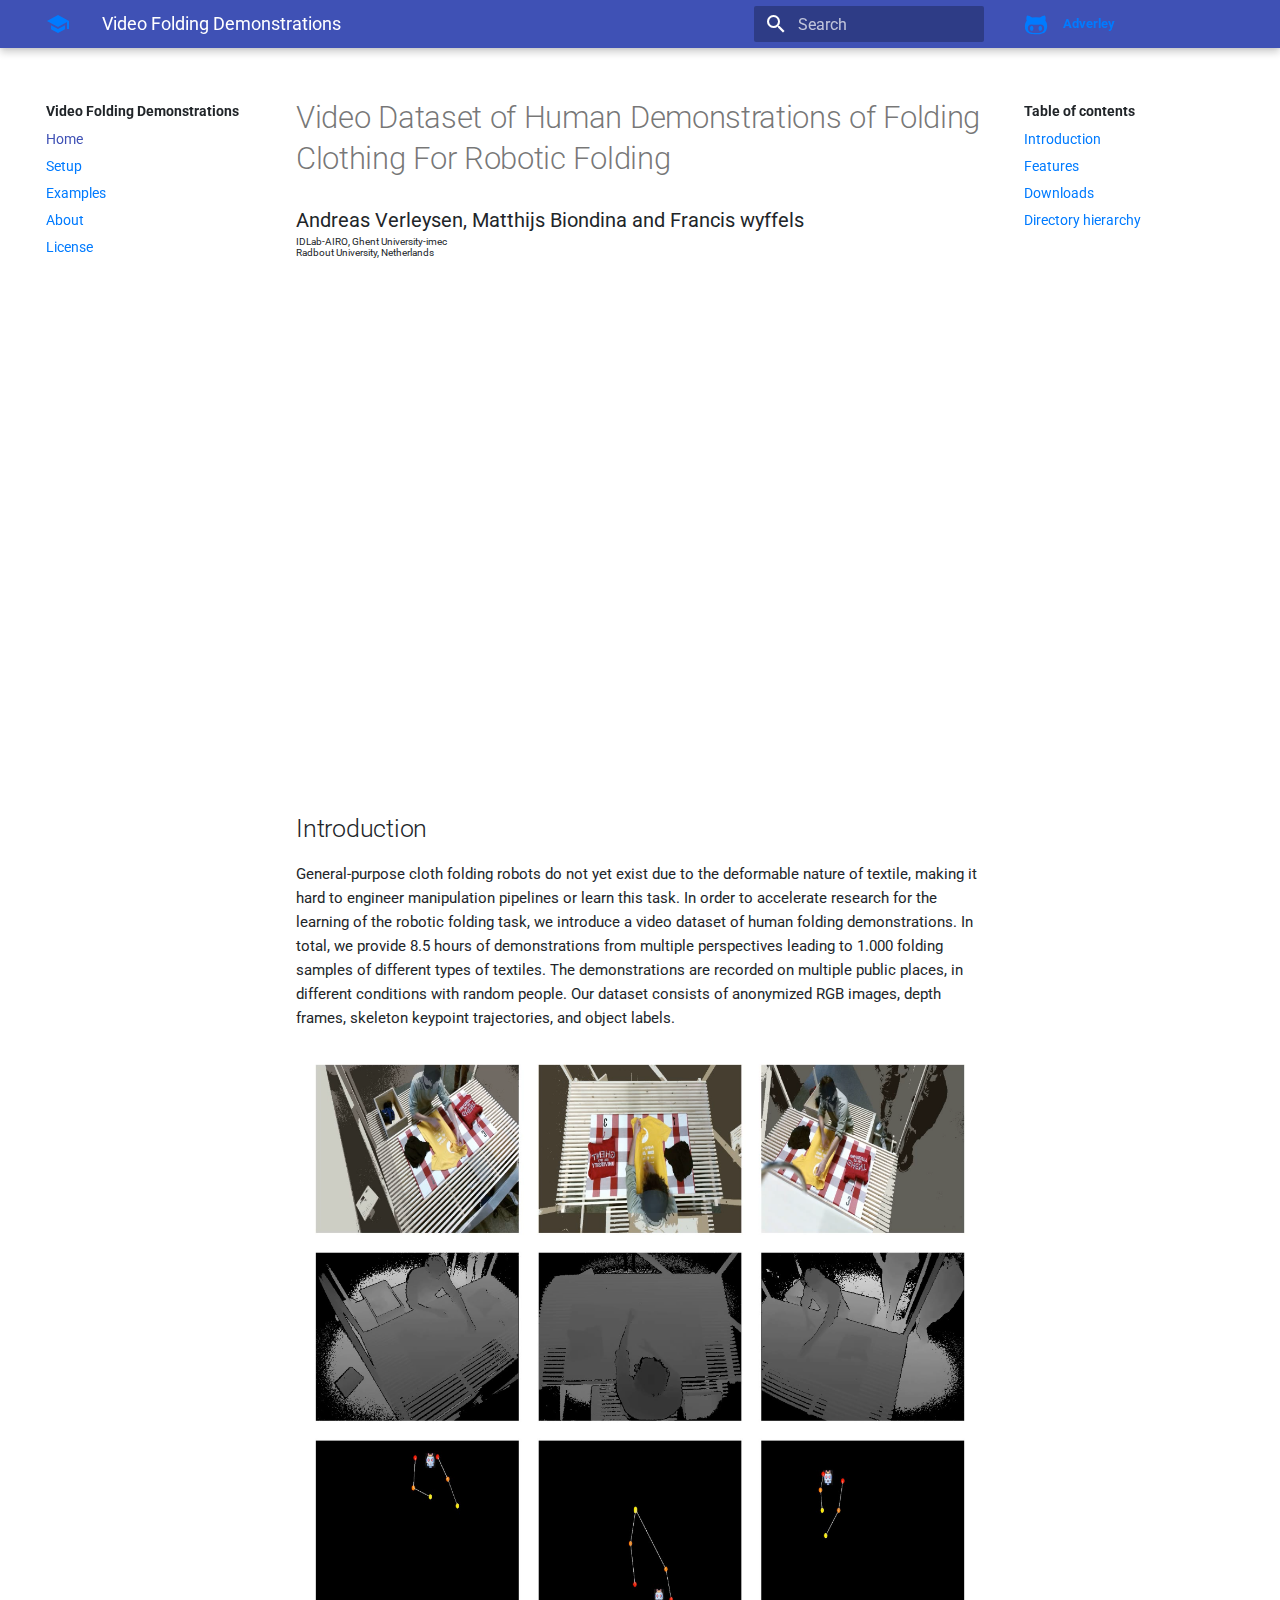
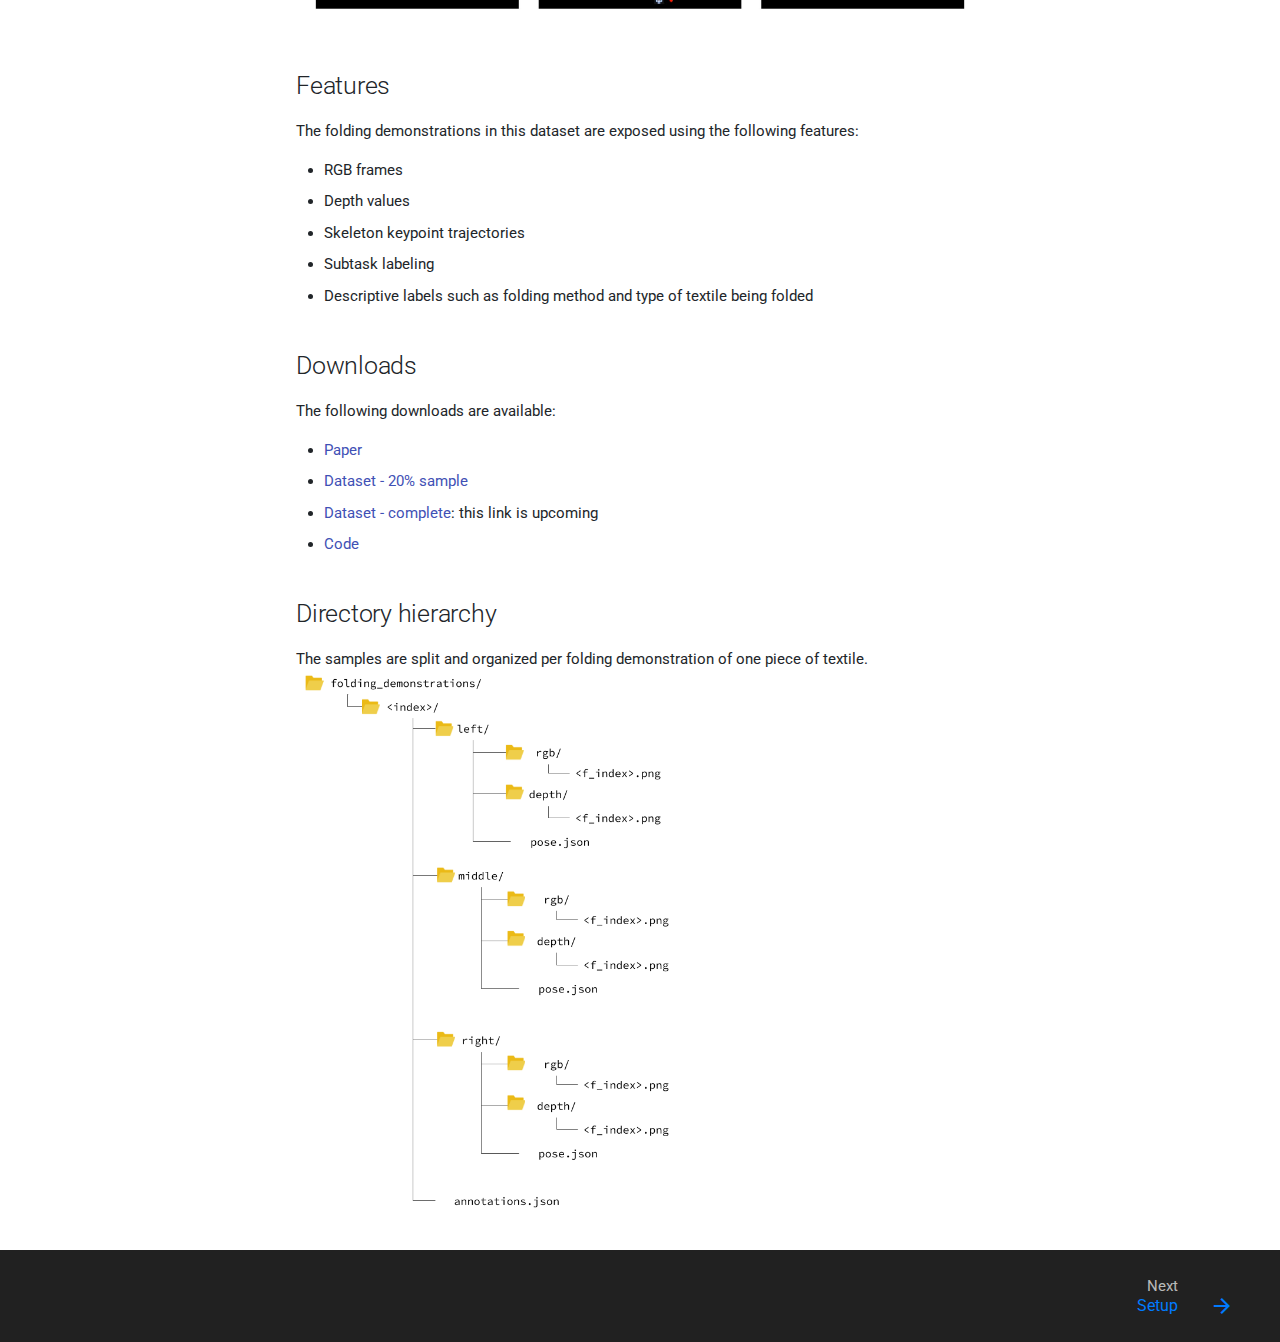
==== commit 05323fd9: "Deployed c2532ff with MkDocs version: 1.0.4" ====
--- a/index.html
+++ b/index.html
@@ -80,6 +80,8 @@
     <svg class="md-svg">
       <defs>
         
+        
+          <svg xmlns="http://www.w3.org/2000/svg" width="416" height="448" viewBox="0 0 416 448" id="__github"><path fill="currentColor" d="M160 304q0 10-3.125 20.5t-10.75 19T128 352t-18.125-8.5-10.75-19T96 304t3.125-20.5 10.75-19T128 256t18.125 8.5 10.75 19T160 304zm160 0q0 10-3.125 20.5t-10.75 19T288 352t-18.125-8.5-10.75-19T256 304t3.125-20.5 10.75-19T288 256t18.125 8.5 10.75 19T320 304zm40 0q0-30-17.25-51T296 232q-10.25 0-48.75 5.25Q229.5 240 208 240t-39.25-2.75Q130.75 232 120 232q-29.5 0-46.75 21T56 304q0 22 8 38.375t20.25 25.75 30.5 15 35 7.375 37.25 1.75h42q20.5 0 37.25-1.75t35-7.375 30.5-15 20.25-25.75T360 304zm56-44q0 51.75-15.25 82.75-9.5 19.25-26.375 33.25t-35.25 21.5-42.5 11.875-42.875 5.5T212 416q-19.5 0-35.5-.75t-36.875-3.125-38.125-7.5-34.25-12.875T37 371.5t-21.5-28.75Q0 312 0 260q0-59.25 34-99-6.75-20.5-6.75-42.5 0-29 12.75-54.5 27 0 47.5 9.875t47.25 30.875Q171.5 96 212 96q37 0 70 8 26.25-20.5 46.75-30.25T376 64q12.75 25.5 12.75 54.5 0 21.75-6.75 42 34 40 34 99.5z"/></svg>
         
       </defs>
     </svg>
@@ -155,10 +157,16 @@
 
   
 
-<a href="https://localhost" title="Go to repository" class="md-source" data-md-source="">
+<a href="https://adverley.github.io/folding-demonstrations/" title="Go to repository" class="md-source" data-md-source="github">
+  
+    <div class="md-source__icon">
+      <svg viewBox="0 0 24 24" width="24" height="24">
+        <use xlink:href="#__github" width="24" height="24"></use>
+      </svg>
+    </div>
   
   <div class="md-source__repository">
-    Localhost
+    Adverley
   </div>
 </a>
           </div>
@@ -196,10 +204,16 @@
 
   
 
-<a href="https://localhost" title="Go to repository" class="md-source" data-md-source="">
+<a href="https://adverley.github.io/folding-demonstrations/" title="Go to repository" class="md-source" data-md-source="github">
+  
+    <div class="md-source__icon">
+      <svg viewBox="0 0 24 24" width="24" height="24">
+        <use xlink:href="#__github" width="24" height="24"></use>
+      </svg>
+    </div>
   
   <div class="md-source__repository">
-    Localhost
+    Adverley
   </div>
 </a>
     </div>
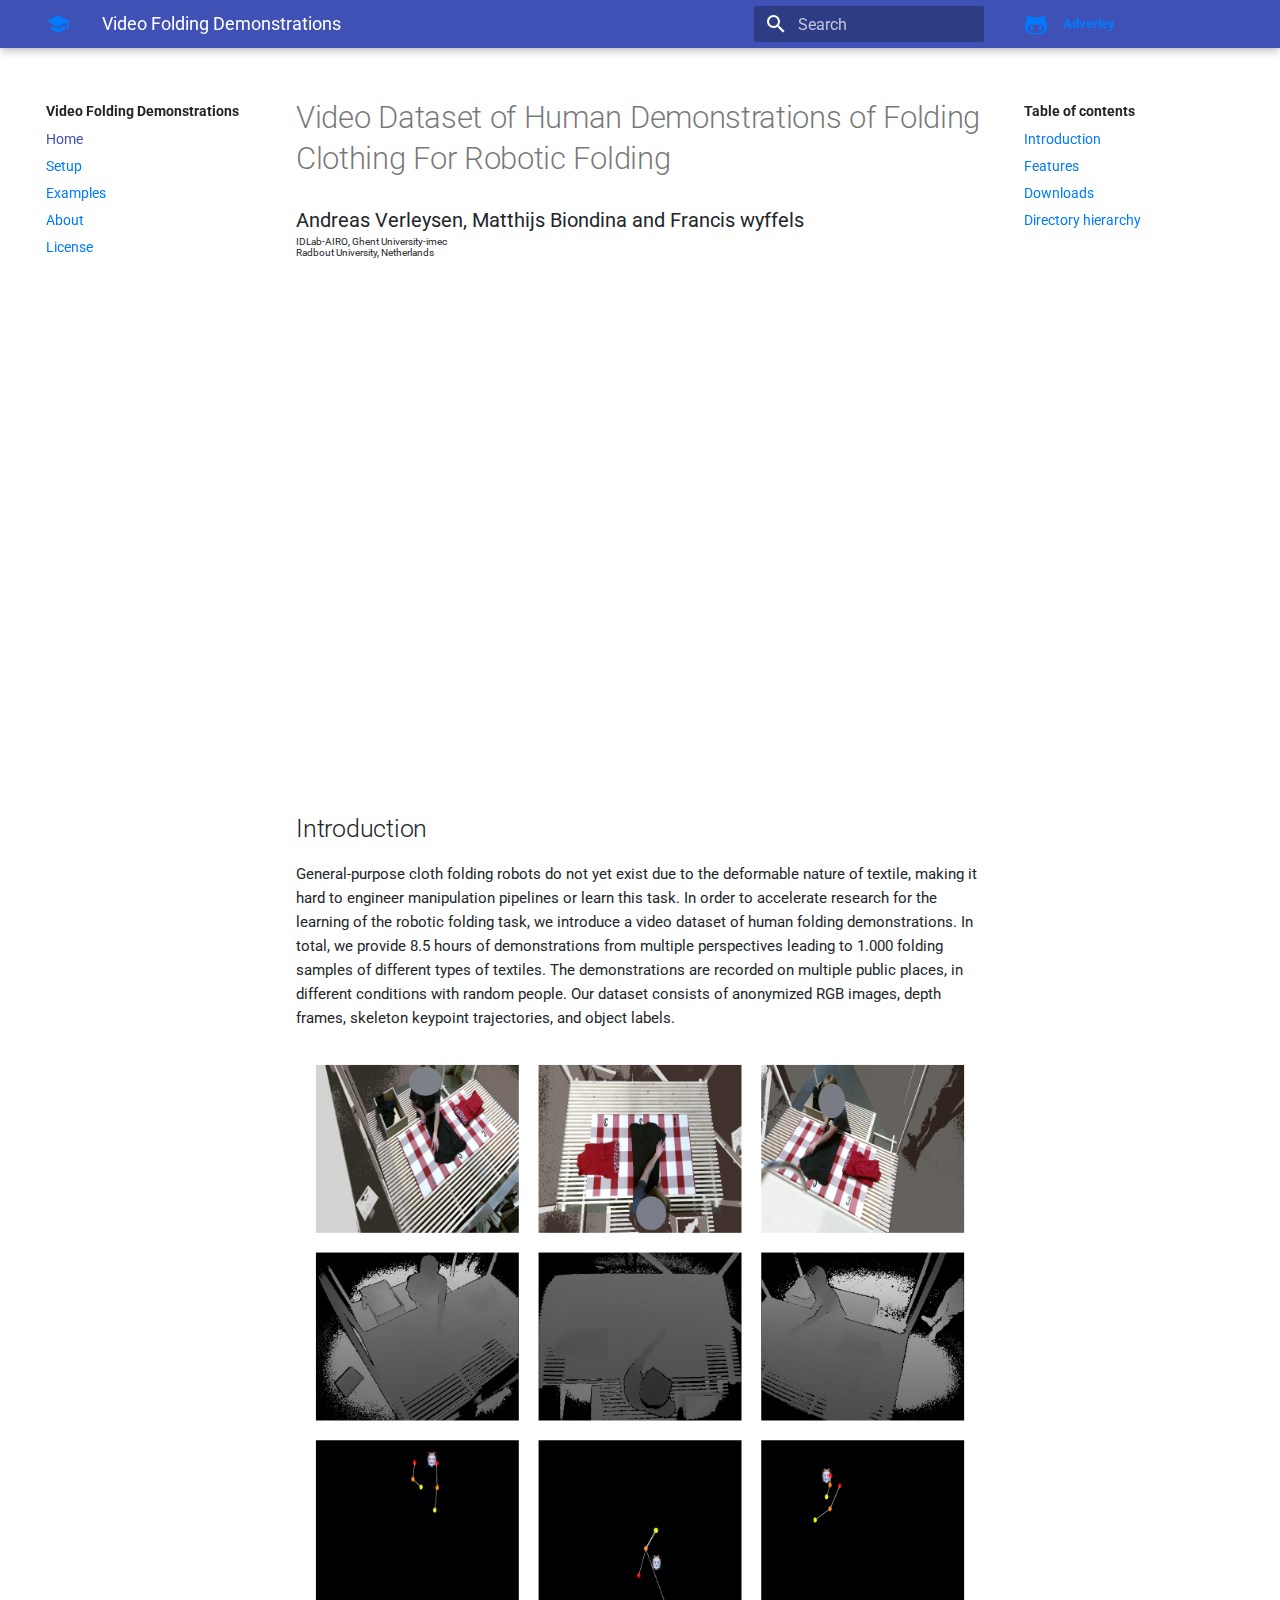
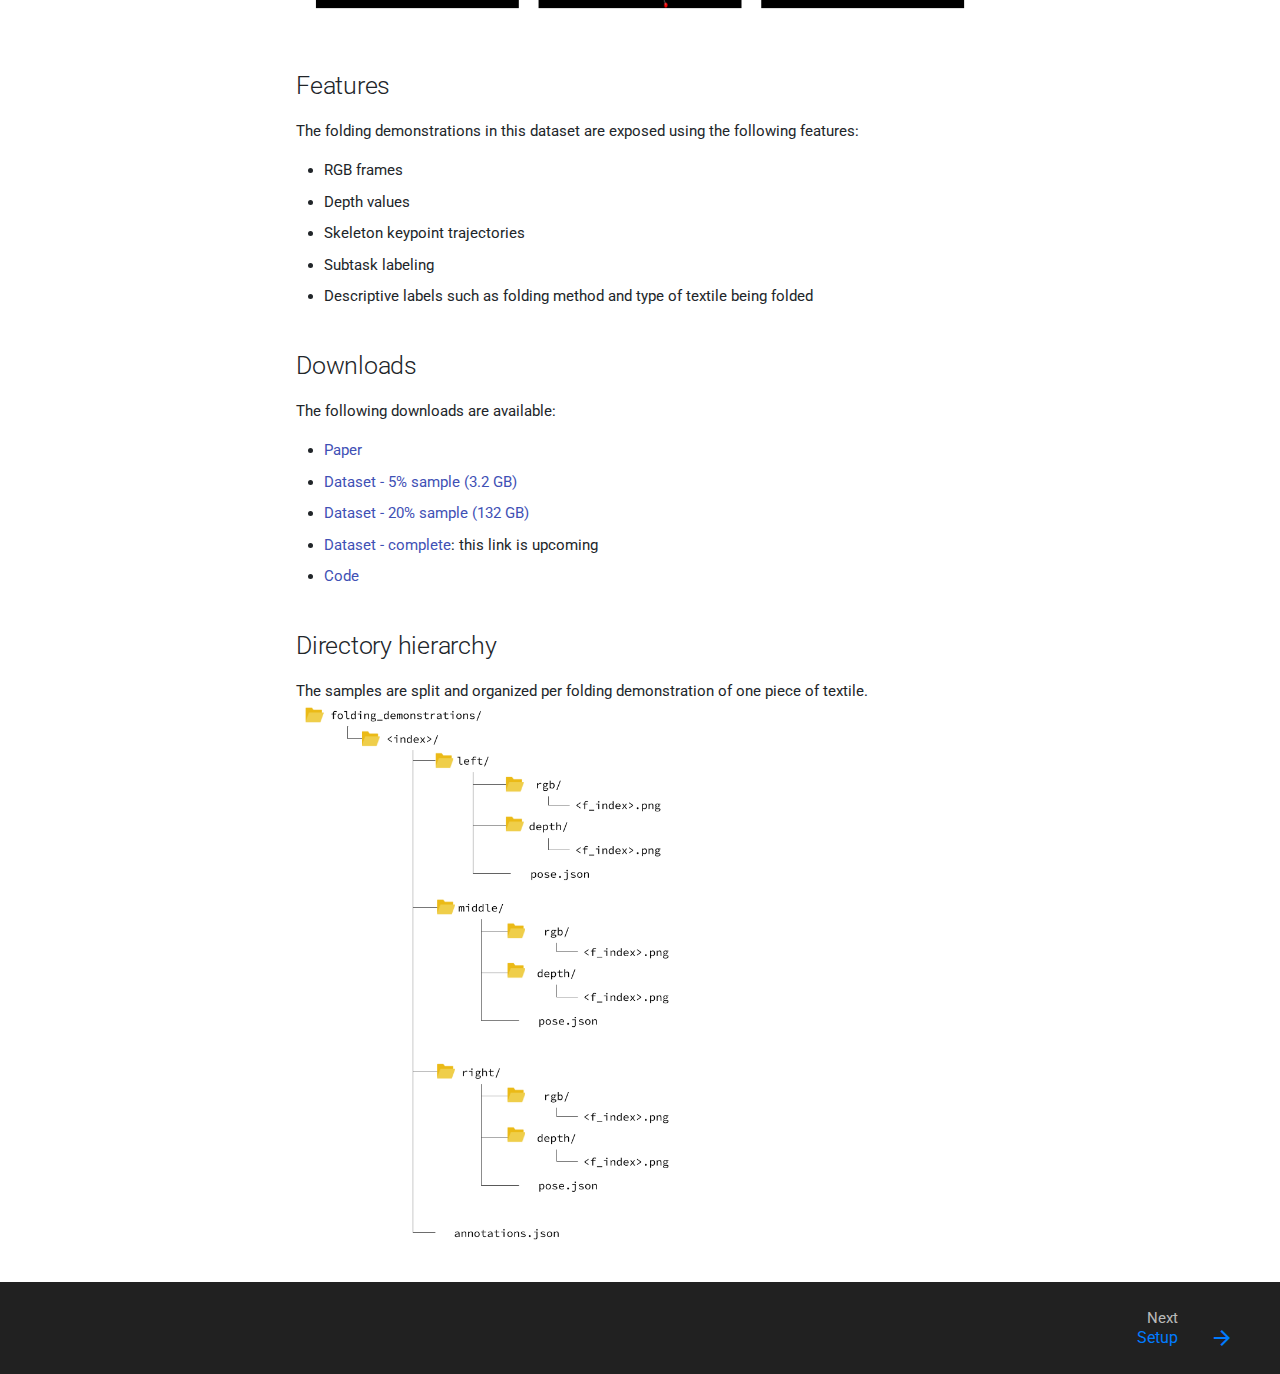
==== commit 85745408: "Deployed 59ab436 with MkDocs version: 1.0.4" ====
--- a/index.html
+++ b/index.html
@@ -32,7 +32,7 @@
         <meta name="lang:search.tokenizer" content="[\s\-]+">
       
       <link rel="shortcut icon" href="assets/images/favicon.png">
-      <meta name="generator" content="mkdocs-1.0.4, mkdocs-material-4.4.2">
+      <meta name="generator" content="mkdocs-1.0.4, mkdocs-material-4.4.3">
     
     
       
@@ -433,7 +433,8 @@
 <p>The following downloads are available:</p>
 <ul>
 <li><a href=":TODO">Paper</a></li>
-<li><a href="https://cloud.ilabt.imec.be/index.php/s/Grgwri7fa6iM4f6">Dataset - 20% sample</a></li>
+<li><a href="https://cloud.ilabt.imec.be/index.php/s/6nFYT4HdceKQeBZ">Dataset - 5% sample (3.2 GB)</a></li>
+<li><a href="https://cloud.ilabt.imec.be/index.php/s/Grgwri7fa6iM4f6">Dataset - 20% sample (132 GB)</a></li>
 <li><a href="">Dataset - complete</a>: this link is upcoming </li>
 <li><a href="https://github.com/adverley/folding-demonstrations">Code</a></li>
 </ul>
@@ -498,7 +499,7 @@
       
     </div>
     
-      <script src="assets/javascripts/application.c648116f.js"></script>
+      <script src="assets/javascripts/application.ac79c3b0.js"></script>
       
       <script>app.initialize({version:"1.0.4",url:{base:"."}})</script>
       
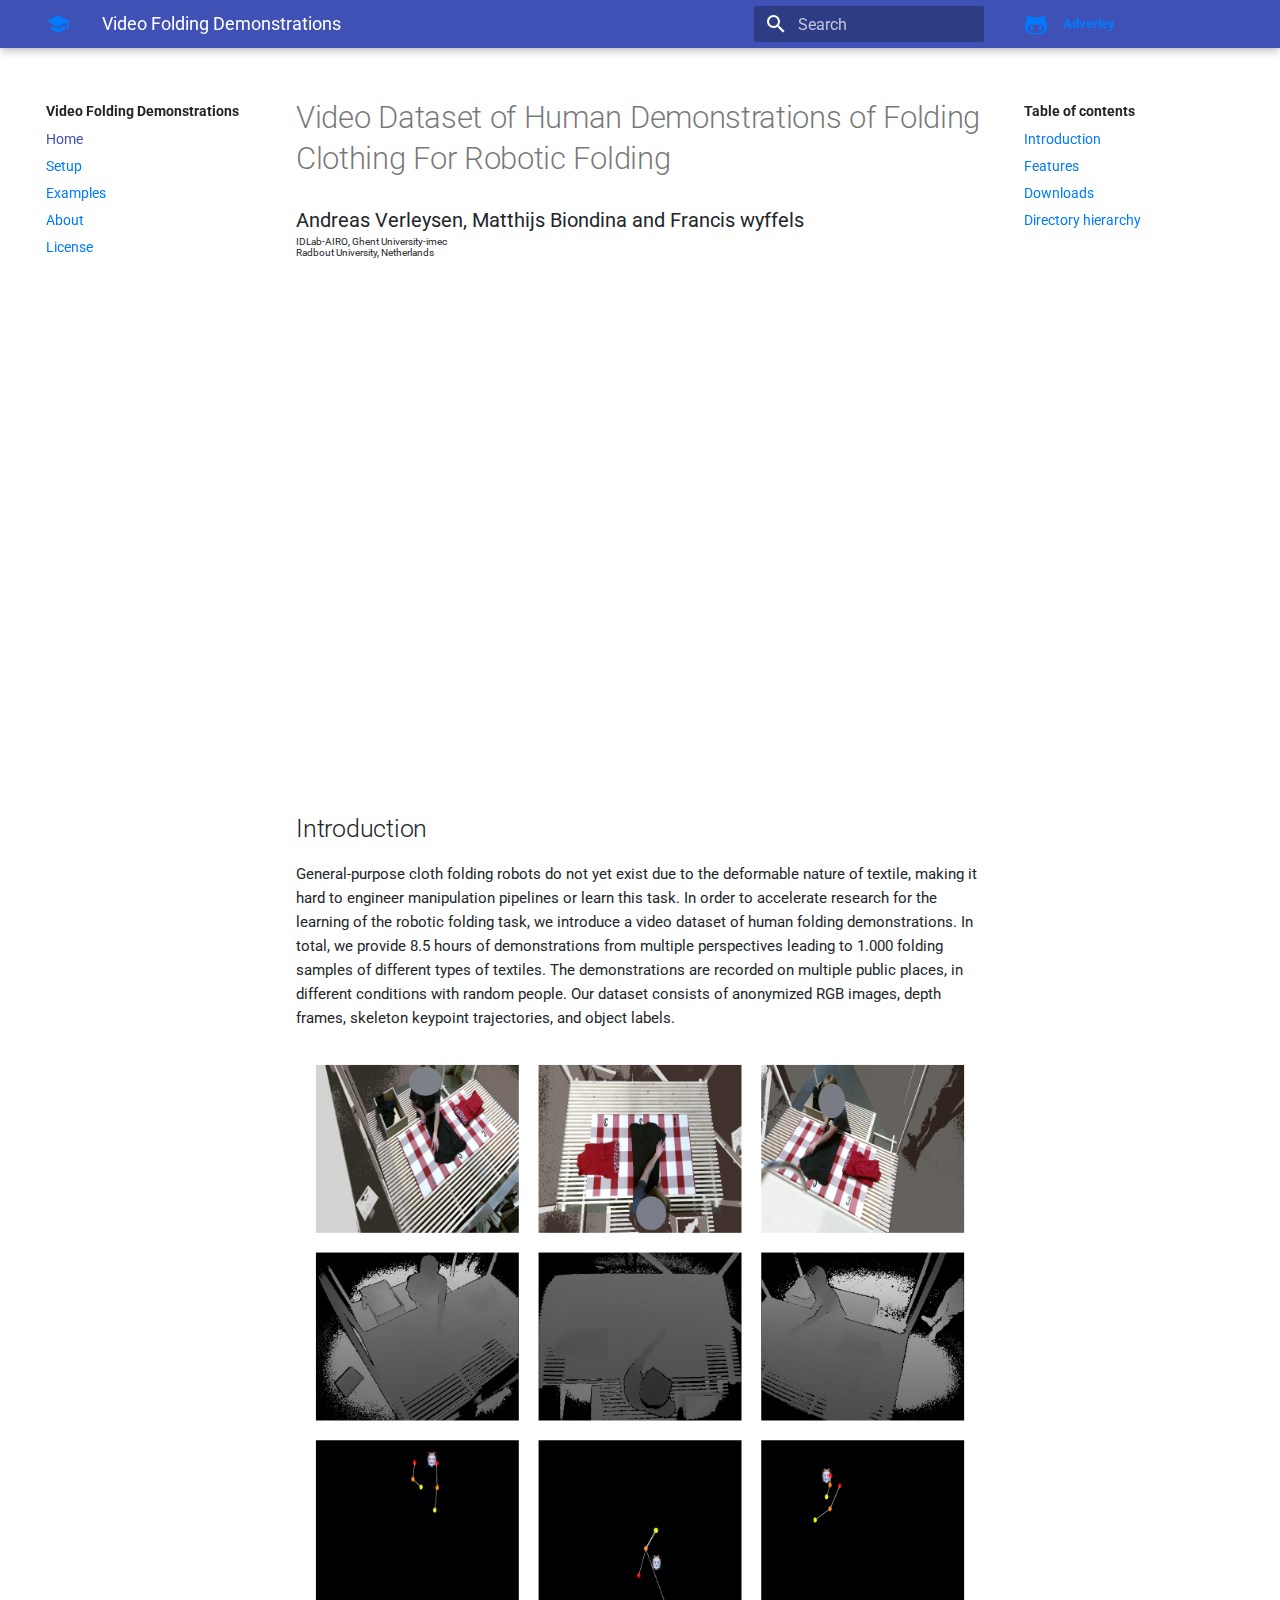
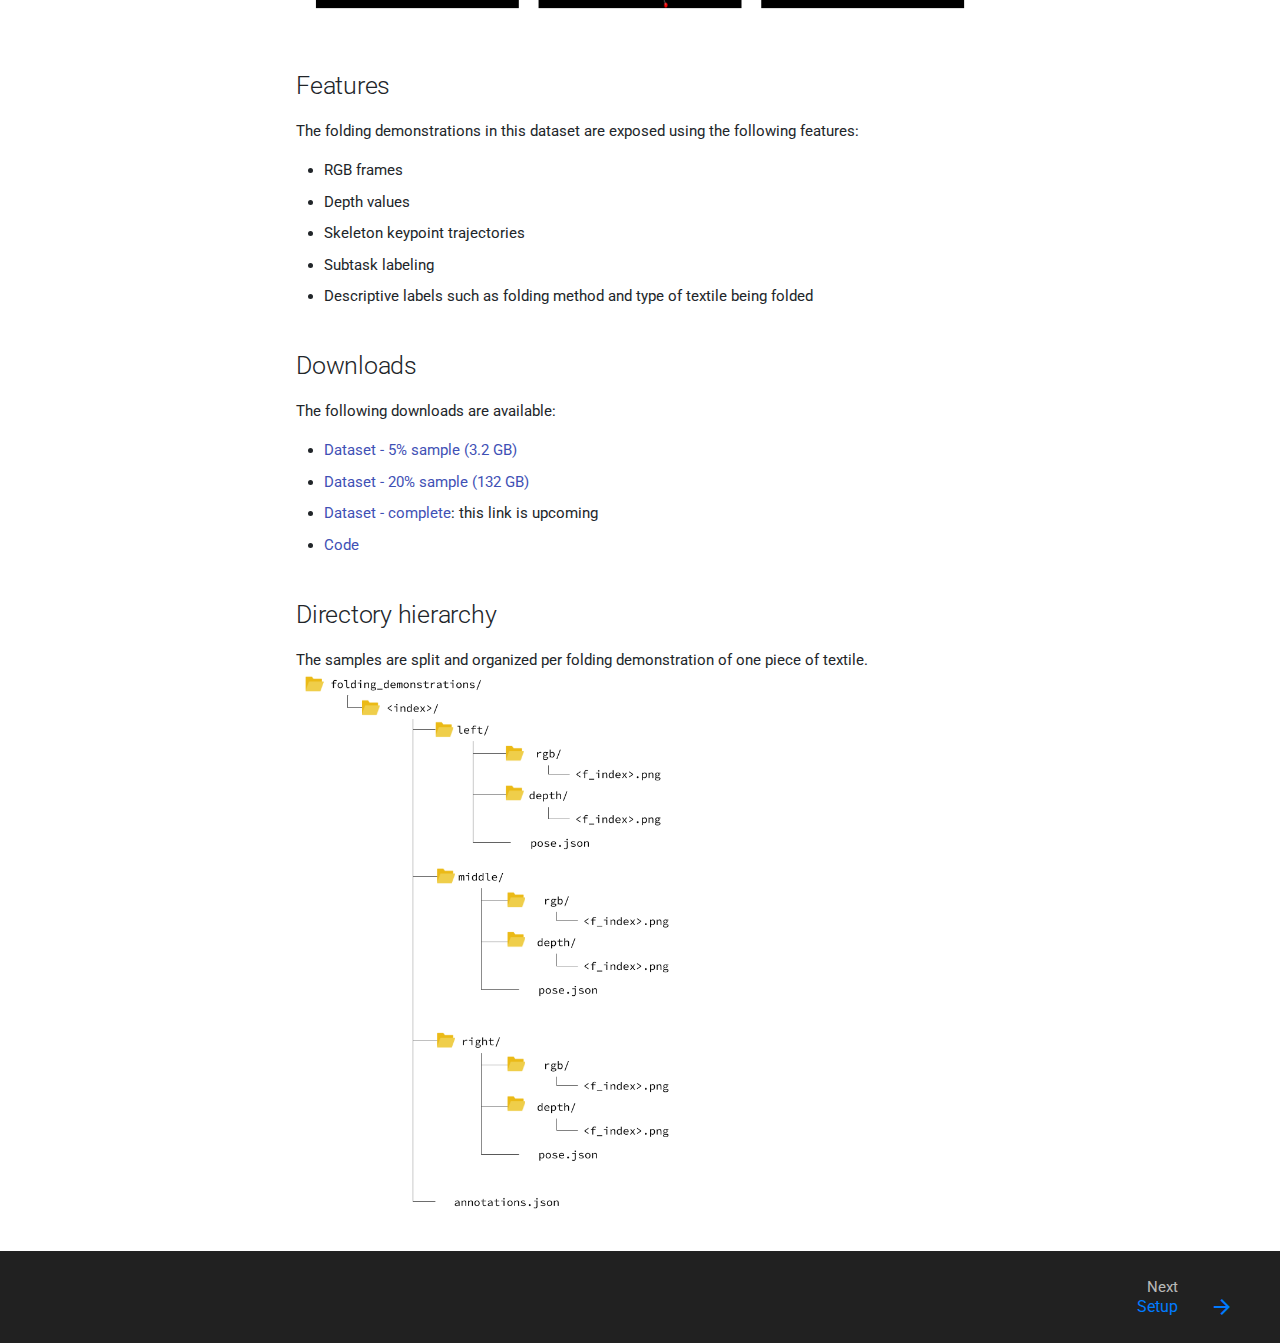
==== commit c2760d75: "Deployed bd82290 with MkDocs version: 1.0.4" ====
--- a/index.html
+++ b/index.html
@@ -432,9 +432,8 @@
 <h2 id="downloads">Downloads</h2>
 <p>The following downloads are available:</p>
 <ul>
-<li><a href=":TODO">Paper</a></li>
-<li><a href="https://cloud.ilabt.imec.be/index.php/s/6nFYT4HdceKQeBZ">Dataset - 5% sample (3.2 GB)</a></li>
-<li><a href="https://cloud.ilabt.imec.be/index.php/s/Grgwri7fa6iM4f6">Dataset - 20% sample (132 GB)</a></li>
+<li><a href="https://cloud.ilabt.imec.be/index.php/s/JLFNpSZ2YeRE7rE">Dataset - 5% sample (3.2 GB)</a></li>
+<li><a href="https://cloud.ilabt.imec.be/index.php/s/5T8BAr6TcJK64Yj">Dataset - 20% sample (132 GB)</a></li>
 <li><a href="">Dataset - complete</a>: this link is upcoming </li>
 <li><a href="https://github.com/adverley/folding-demonstrations">Code</a></li>
 </ul>
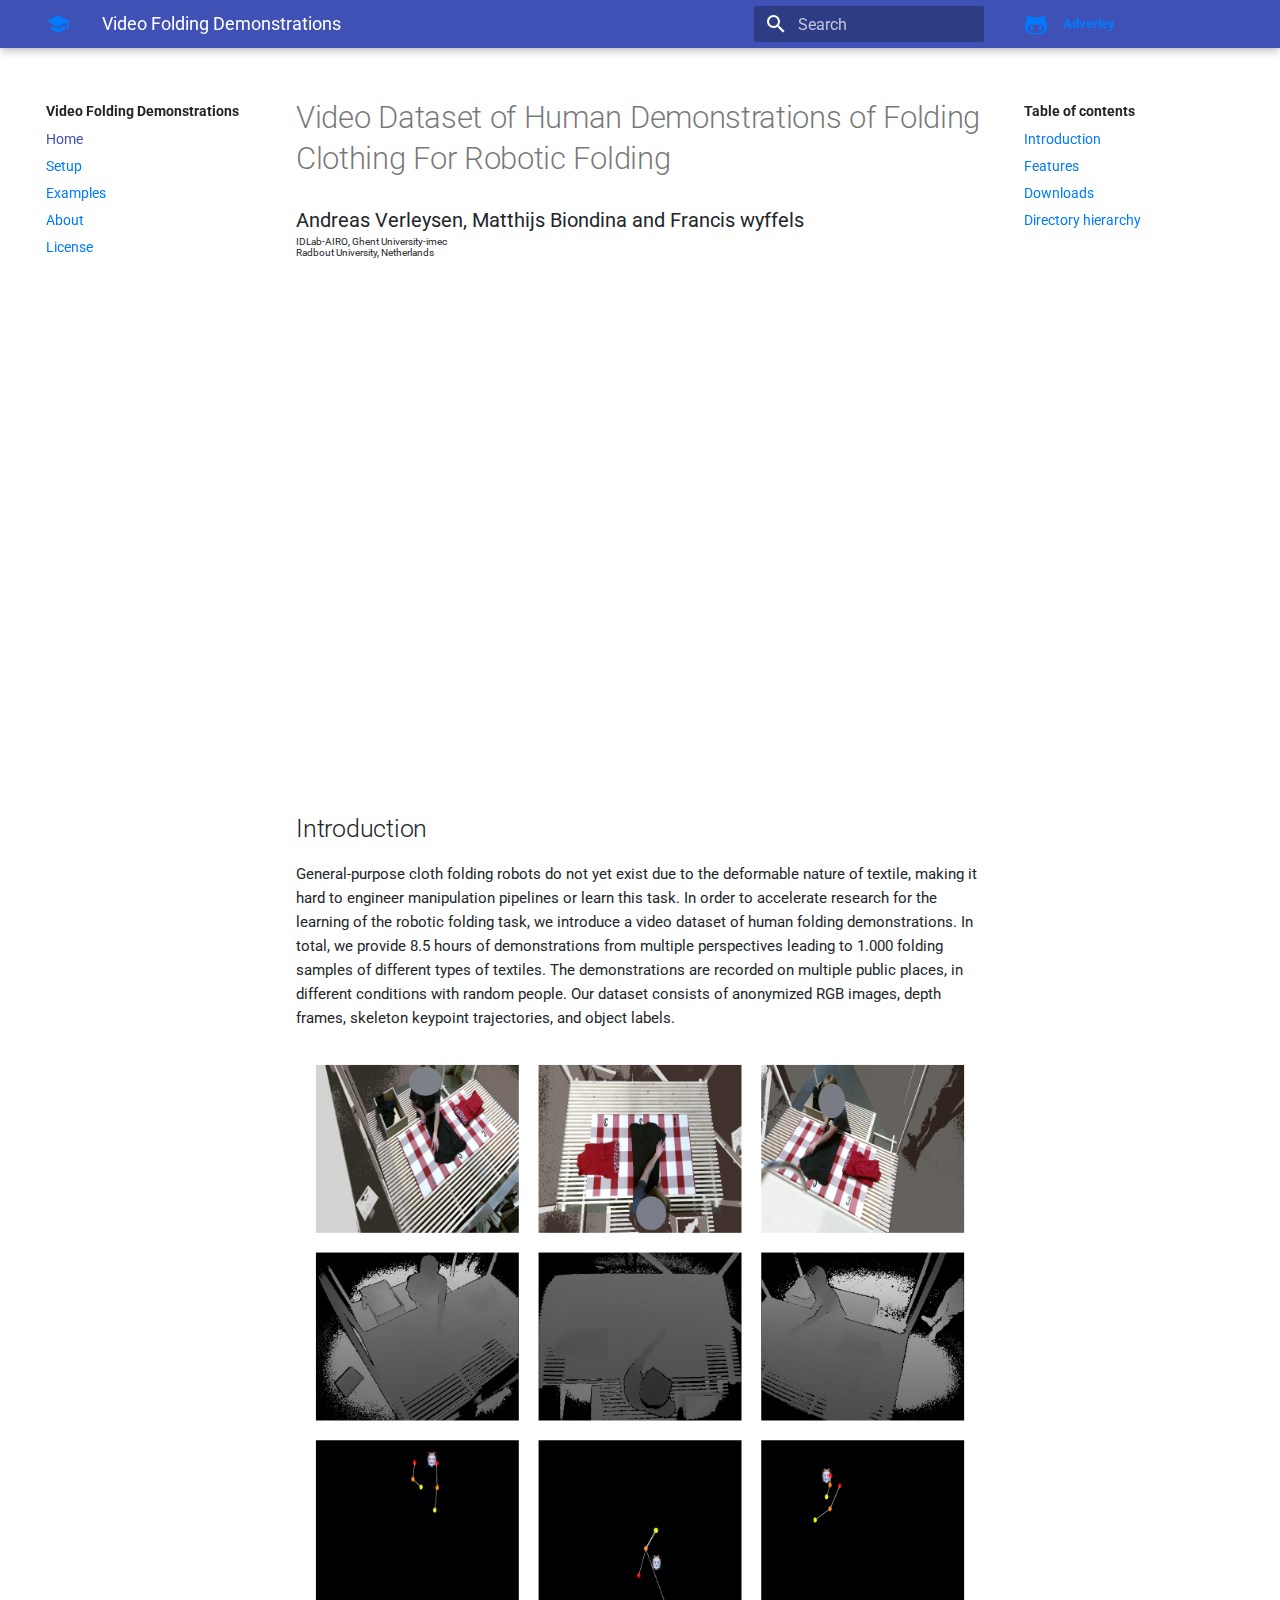
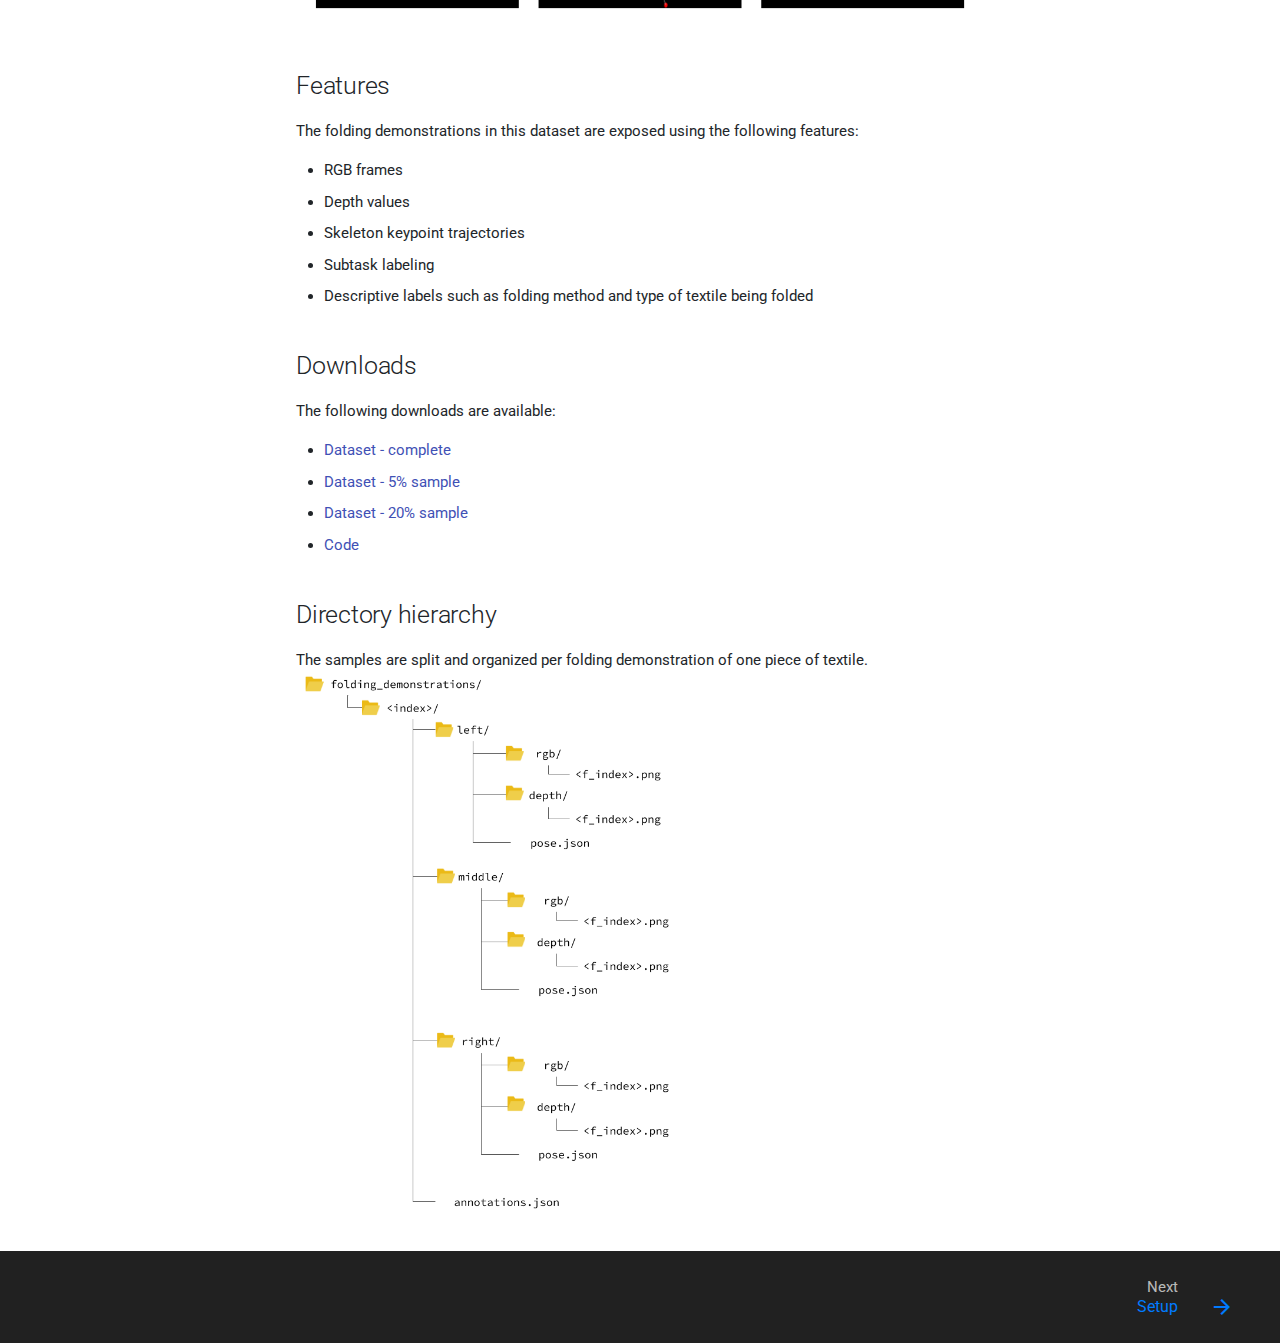
==== commit 3c073d3b: "Deployed cdb769d with MkDocs version: 1.0.4" ====
--- a/index.html
+++ b/index.html
@@ -32,7 +32,7 @@
         <meta name="lang:search.tokenizer" content="[\s\-]+">
       
       <link rel="shortcut icon" href="assets/images/favicon.png">
-      <meta name="generator" content="mkdocs-1.0.4, mkdocs-material-4.4.3">
+      <meta name="generator" content="mkdocs-1.0.4, mkdocs-material-4.4.2">
     
     
       
@@ -408,7 +408,7 @@
 <p style="font-size:20px;line-height:2.0px;">Andreas Verleysen, Matthijs Biondina and Francis wyffels</p>
 <p style="font-size:10px;line-height:1.6px;">IDLab-AIRO, Ghent University-imec </p>
 <p style="font-size:10px;line-height:0.8px;">Radbout University, Netherlands</p>
-<iframe width="785" height="500" src="https://www.youtube.com/embed/cvXWJV1rsok" frameborder="0" allow="accelerometer; autoplay; encrypted-media; gyroscope; picture-in-picture" allowfullscreen></iframe>
+<iframe width="785" height="500" src="https://www.youtube.com/embed/RGi5uFlUX-U" frameborder="0" allow="accelerometer; autoplay; encrypted-media; gyroscope; picture-in-picture" allowfullscreen></iframe>
 
 <h2 id="introduction">Introduction</h2>
 <p>General-purpose cloth folding robots do not yet exist due to the deformable nature of textile,
@@ -432,9 +432,9 @@
 <h2 id="downloads">Downloads</h2>
 <p>The following downloads are available:</p>
 <ul>
-<li><a href="https://cloud.ilabt.imec.be/index.php/s/JLFNpSZ2YeRE7rE">Dataset - 5% sample (3.2 GB)</a></li>
-<li><a href="https://cloud.ilabt.imec.be/index.php/s/5T8BAr6TcJK64Yj">Dataset - 20% sample (132 GB)</a></li>
-<li><a href="">Dataset - complete</a>: this link is upcoming </li>
+<li><a href="https://cloud.ilabt.imec.be/index.php/s/ZQbrpiHcRmosaHe">Dataset - complete</a></li>
+<li><a href="https://cloud.ilabt.imec.be/index.php/s/JLFNpSZ2YeRE7rE">Dataset - 5% sample</a></li>
+<li><a href="https://cloud.ilabt.imec.be/index.php/s/5T8BAr6TcJK64Yj">Dataset - 20% sample</a></li>
 <li><a href="https://github.com/adverley/folding-demonstrations">Code</a></li>
 </ul>
 <h2 id="directory-hierarchy">Directory hierarchy</h2>
@@ -498,7 +498,7 @@
       
     </div>
     
-      <script src="assets/javascripts/application.ac79c3b0.js"></script>
+      <script src="assets/javascripts/application.c648116f.js"></script>
       
       <script>app.initialize({version:"1.0.4",url:{base:"."}})</script>
       
